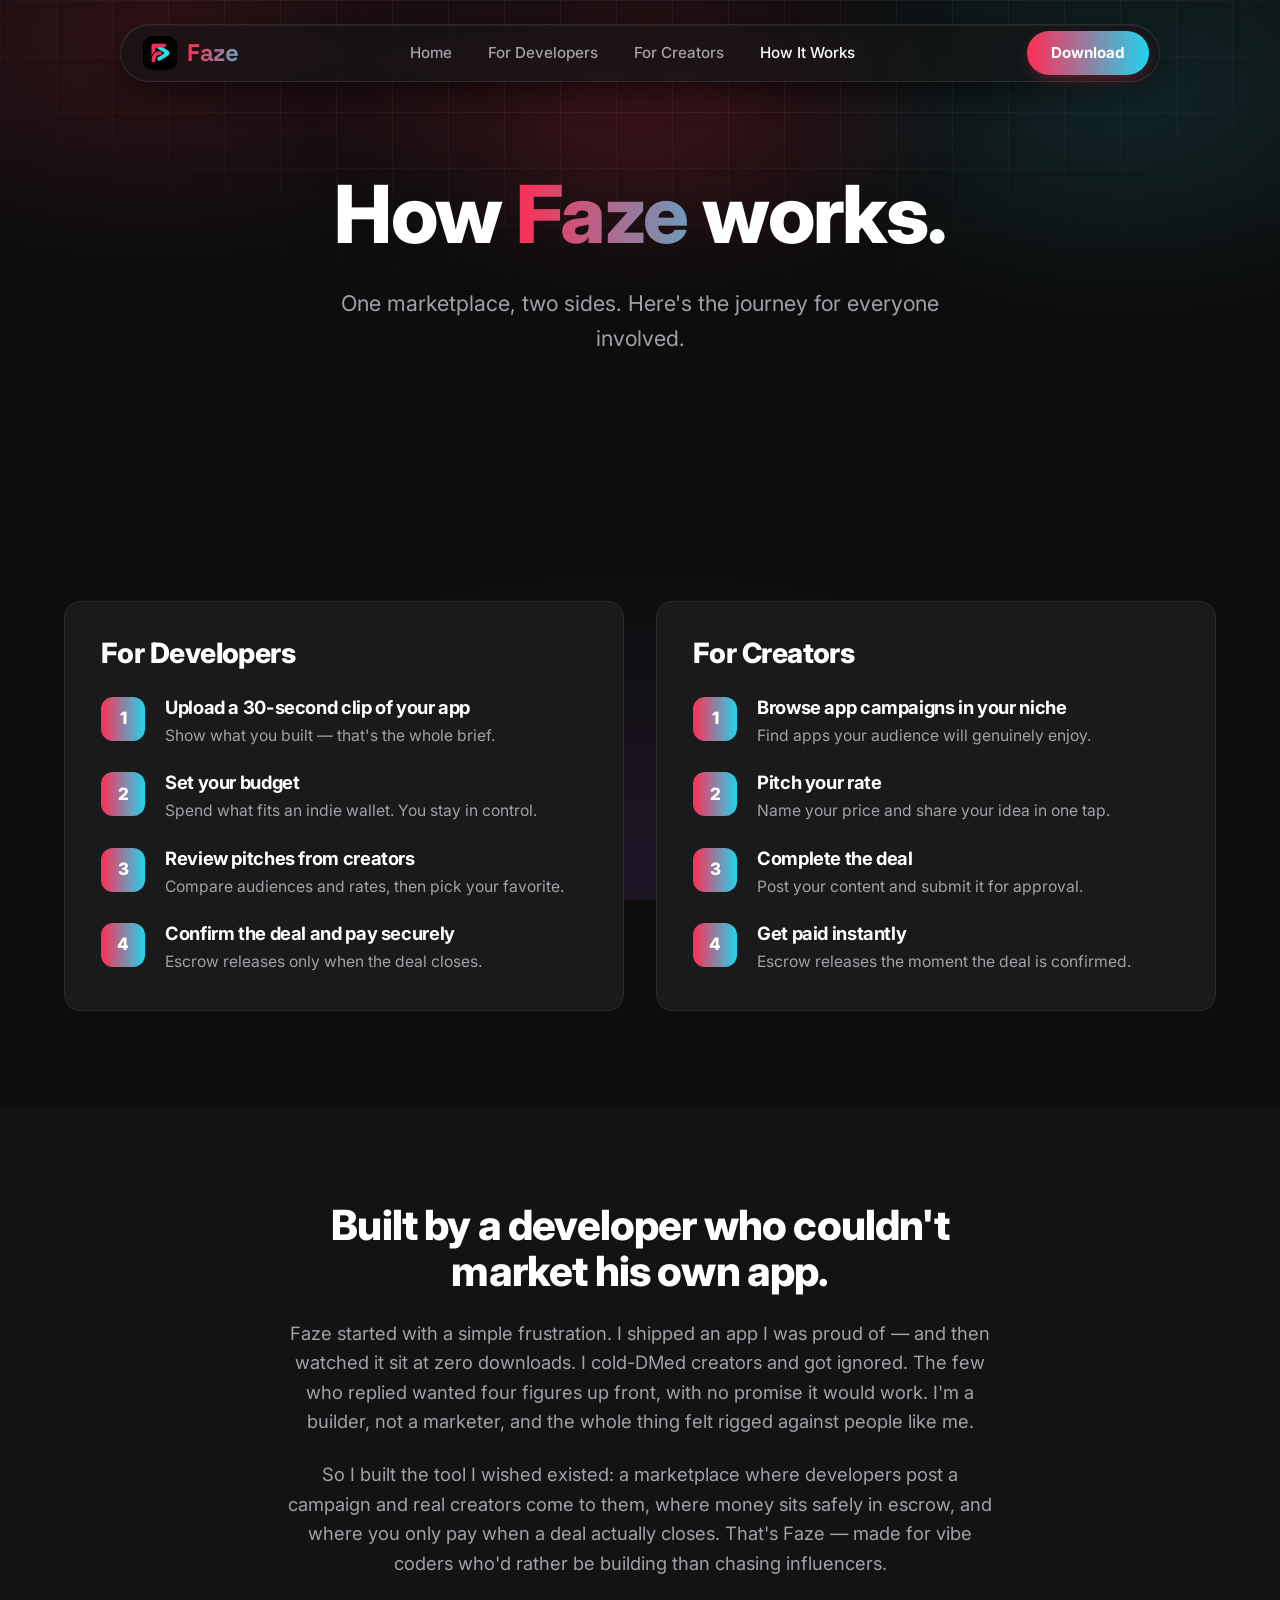
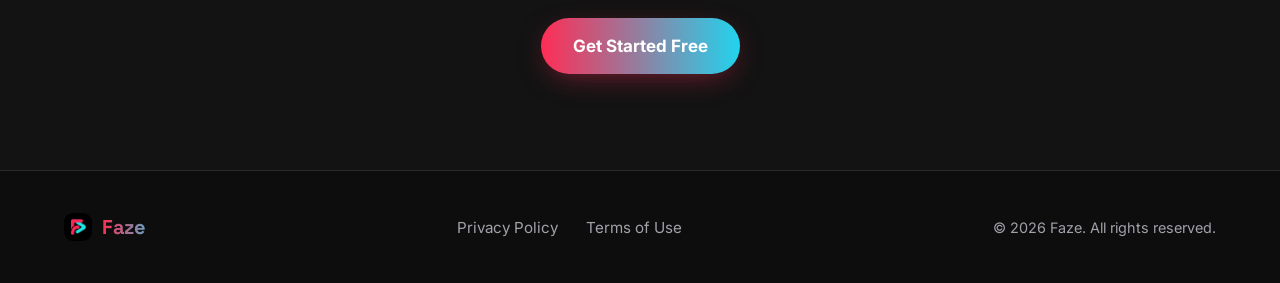
==== about.html @ 4c019688 "Link Download nav and App Store badges to the live iOS app. Send users directly to the Faze Marketin" ====
<!DOCTYPE html>
<html lang="en">
  <head>
    <meta charset="UTF-8" />
    <meta name="viewport" content="width=device-width, initial-scale=1" />
    <title>How Faze Works — For developers and creators</title>
    <meta
      name="description"
      content="See how Faze works for both sides of the marketplace, and read the story of why an indie developer built it."
    />
    <link rel="preconnect" href="https://fonts.googleapis.com" />
    <link rel="preconnect" href="https://fonts.gstatic.com" crossorigin />
    <link
      href="https://fonts.googleapis.com/css2?family=Inter:wght@400;500;600;700;800&family=Space+Grotesk:wght@500;600;700&display=swap"
      rel="stylesheet"
    />
    <link rel="icon" type="image/png" href="assets/logo.png" />
    <link rel="stylesheet" href="style.css" />
  </head>
  <body>
    <!-- ===== Nav ===== -->
    <header class="nav">
      <nav class="nav-inner" aria-label="Primary">
        <a href="index.html" class="logo"><img src="assets/logo.png" alt="Faze logo" class="logo-mark" /><span class="gradient-text">Faze</span></a>
        <ul class="nav-links">
          <li><a href="index.html">Home</a></li>
          <li><a href="for-developers.html">For Developers</a></li>
          <li><a href="for-creators.html">For Creators</a></li>
          <li><a href="about.html" class="active">How It Works</a></li>
        </ul>
        <div class="nav-right">
          <a href="https://apps.apple.com/us/app/faze-marketing/id6778672309" class="nav-cta" target="_blank" rel="noopener noreferrer">Download</a>
          <button
            class="hamburger"
            aria-label="Toggle navigation menu"
            aria-expanded="false"
          >
            <span></span><span></span><span></span>
          </button>
        </div>
      </nav>
    </header>

    <main>
      <!-- ===== Hero ===== -->
      <section class="hero">
        <div class="hero-grid" aria-hidden="true"></div>
        <div class="hero-glow" aria-hidden="true"></div>
        <div class="container">
          <h1 class="reveal">
            How <span class="gradient-text">Faze</span> works.
          </h1>
          <p class="sub reveal">
            One marketplace, two sides. Here's the journey for everyone
            involved.
          </p>
        </div>
      </section>

      <!-- ===== Two-column ===== -->
      <section>
        <div class="container">
          <div class="two-col">
            <!-- Developers -->
            <div class="col reveal">
              <h2>For Developers</h2>
              <div class="steps">
                <div class="step">
                  <span class="step-num">1</span>
                  <div>
                    <h3>Upload a 30-second clip of your app</h3>
                    <p>Show what you built — that's the whole brief.</p>
                  </div>
                </div>
                <div class="step">
                  <span class="step-num">2</span>
                  <div>
                    <h3>Set your budget</h3>
                    <p>Spend what fits an indie wallet. You stay in control.</p>
                  </div>
                </div>
                <div class="step">
                  <span class="step-num">3</span>
                  <div>
                    <h3>Review pitches from creators</h3>
                    <p>Compare audiences and rates, then pick your favorite.</p>
                  </div>
                </div>
                <div class="step">
                  <span class="step-num">4</span>
                  <div>
                    <h3>Confirm the deal and pay securely</h3>
                    <p>Escrow releases only when the deal closes.</p>
                  </div>
                </div>
              </div>
            </div>

            <!-- Creators -->
            <div class="col reveal">
              <h2>For Creators</h2>
              <div class="steps">
                <div class="step">
                  <span class="step-num">1</span>
                  <div>
                    <h3>Browse app campaigns in your niche</h3>
                    <p>Find apps your audience will genuinely enjoy.</p>
                  </div>
                </div>
                <div class="step">
                  <span class="step-num">2</span>
                  <div>
                    <h3>Pitch your rate</h3>
                    <p>Name your price and share your idea in one tap.</p>
                  </div>
                </div>
                <div class="step">
                  <span class="step-num">3</span>
                  <div>
                    <h3>Complete the deal</h3>
                    <p>Post your content and submit it for approval.</p>
                  </div>
                </div>
                <div class="step">
                  <span class="step-num">4</span>
                  <div>
                    <h3>Get paid instantly</h3>
                    <p>Escrow releases the moment the deal is confirmed.</p>
                  </div>
                </div>
              </div>
            </div>
          </div>
        </div>
      </section>

      <!-- ===== Origin story ===== -->
      <section style="background: var(--bg-elevated)">
        <div class="container origin reveal">
          <h2>Built by a developer who couldn't market his own app.</h2>
          <p>
            Faze started with a simple frustration. I shipped an app I was proud
            of — and then watched it sit at zero downloads. I cold-DMed
            creators and got ignored. The few who replied wanted four figures up
            front, with no promise it would work. I'm a builder, not a marketer,
            and the whole thing felt rigged against people like me.
          </p>
          <p>
            So I built the tool I wished existed: a marketplace where developers
            post a campaign and real creators come to them, where money sits
            safely in escrow, and where you only pay when a deal actually
            closes. That's Faze — made for vibe coders who'd rather be building
            than chasing influencers.
          </p>
          <div class="hero-actions">
            <a href="download.html" class="btn btn-primary">Get Started Free</a>
          </div>
        </div>
      </section>
    </main>

    <!-- ===== Footer ===== -->
    <footer class="footer">
      <div class="container footer-inner">
        <a href="index.html" class="logo"><img src="assets/logo.png" alt="Faze logo" class="logo-mark" /><span class="gradient-text">Faze</span></a>
        <ul class="footer-links">
          <li><a href="#">Privacy Policy</a></li>
          <li><a href="#">Terms of Use</a></li>
        </ul>
        <p class="footer-copy">© 2026 Faze. All rights reserved.</p>
      </div>
    </footer>

    <script src="script.js" defer></script>
  </body>
</html>
---- style.css ----
/* ============================================================
   Faze — shared styles
   Design system + MagicUI effects ported to vanilla CSS
   ============================================================ */

:root {
  /* Dark theme */
  --bg: #0d0d0d;
  /* translucent so the ambient body glow shows through elevated sections */
  --bg-elevated: rgba(255, 255, 255, 0.022);
  --card: #1a1a1a;
  --border: #2a2a2a;
  --text: #ffffff;
  --muted: #a1a1aa;
  --ring: #ffffff;
  --grad-from: #ff2d55;
  --grad-to: #22d3ee;
  /* gradient text endpoint — vivid cyan reads fine on dark */
  --grad-to-text: #22d3ee;
  --gradient: linear-gradient(90deg, #ff2d55, #22d3ee);
  /* soft shadows */
  --shadow-sm: 0 1px 2px 0 rgba(0, 0, 0, 0.4);
  --shadow: 0 1px 3px 0 rgba(0, 0, 0, 0.5);
  --shadow-lg: 0 20px 50px -25px rgba(0, 0, 0, 0.9);
  --shadow-xl: 0 30px 60px -20px rgba(0, 0, 0, 0.9);
  --maxw: 1200px;
  --nav-h: 72px;
  /* z-index scale */
  --z-nav: 50;
  --z-overlay: 40;
}

/* ---------- Reset ---------- */
*,
*::before,
*::after {
  box-sizing: border-box;
}

html {
  scroll-behavior: smooth;
  scroll-padding-top: calc(var(--nav-h) + 16px);
  -webkit-text-size-adjust: 100%;
}

body {
  margin: 0;
  background-color: var(--bg);
  /* ambient brand glows — keeps the dark theme but adds color depth */
  background-image: radial-gradient(
      ellipse 55% 45% at 12% 4%,
      rgba(255, 45, 85, 0.14),
      transparent 55%
    ),
    radial-gradient(
      ellipse 50% 45% at 88% 10%,
      rgba(34, 211, 238, 0.12),
      transparent 55%
    ),
    radial-gradient(
      ellipse 65% 50% at 50% 96%,
      rgba(168, 85, 247, 0.1),
      transparent 65%
    );
  background-attachment: fixed;
  color: var(--text);
  font-family: "Inter", system-ui, -apple-system, sans-serif;
  font-size: 17px;
  line-height: 1.6;
  -webkit-font-smoothing: antialiased;
  overflow-x: hidden;
}

img {
  max-width: 100%;
  display: block;
}

a {
  color: inherit;
  text-decoration: none;
}

h1,
h2,
h3 {
  line-height: 1.1;
  letter-spacing: -0.02em;
  margin: 0;
}

p {
  margin: 0;
}

/* ---------- Layout helpers ---------- */
.container {
  width: 100%;
  max-width: var(--maxw);
  margin-inline: auto;
  padding-inline: 24px;
}

section {
  padding-block: 96px;
}

.section-head {
  max-width: 680px;
  margin-inline: auto;
  text-align: center;
  margin-bottom: 56px;
}

.section-head h2 {
  font-size: clamp(2rem, 5vw, 3rem);
  font-weight: 800;
  letter-spacing: -0.03em;
}

.section-head p {
  margin-top: 16px;
  color: var(--muted);
  font-size: 1.125rem;
}

.eyebrow {
  display: inline-flex;
  align-items: center;
  gap: 8px;
  font-size: 0.72rem;
  font-weight: 600;
  letter-spacing: 0.1em;
  text-transform: uppercase;
  color: var(--muted);
  margin-bottom: 24px;
  padding: 7px 14px 7px 11px;
  border: 1px solid var(--border);
  border-radius: 999px;
  background: rgba(255, 255, 255, 0.025);
}

.eyebrow::before {
  content: "";
  width: 6px;
  height: 6px;
  border-radius: 999px;
  background: var(--gradient);
  flex: none;
}

/* ---------- Gradient text (MagicUI: animated-gradient-text) ---------- */
.gradient-text {
  background: linear-gradient(
    90deg,
    var(--grad-from),
    var(--grad-to-text),
    var(--grad-from)
  );
  background-size: 300% 100%;
  -webkit-background-clip: text;
  background-clip: text;
  -webkit-text-fill-color: transparent;
  color: transparent;
  animation: gradient-shift 6s linear infinite;
}

@keyframes gradient-shift {
  to {
    background-position: -300% 0;
  }
}

/* ---------- Buttons ---------- */
.btn {
  display: inline-flex;
  align-items: center;
  justify-content: center;
  gap: 10px;
  height: 56px;
  padding-inline: 32px;
  border-radius: 999px;
  font-weight: 700;
  font-size: 1.0625rem;
  font-family: inherit;
  cursor: pointer;
  border: none;
  white-space: nowrap;
  transition: transform 0.2s ease, box-shadow 0.25s ease, opacity 0.2s ease;
}

.btn:focus-visible {
  outline: 2px solid var(--ring);
  outline-offset: 3px;
}

/* Primary = gradient pill with MagicUI shimmer */
.btn-primary {
  position: relative;
  isolation: isolate;
  color: #fff;
  background: var(--gradient);
  overflow: hidden;
  box-shadow: 0 8px 30px -10px rgba(255, 45, 85, 0.55);
}

.btn-primary:hover {
  transform: translateY(-2px);
  box-shadow: 0 14px 40px -10px rgba(34, 211, 238, 0.6);
}

.btn-primary:active {
  transform: translateY(0);
}

/* Shimmer sweep (MagicUI: shimmer-button) */
.btn-primary::before {
  content: "";
  position: absolute;
  inset: 0;
  z-index: -1;
  background: linear-gradient(
    115deg,
    transparent 30%,
    rgba(255, 255, 255, 0.55) 50%,
    transparent 70%
  );
  transform: translateX(-100%);
  animation: shimmer-slide 3s linear infinite;
}

@keyframes shimmer-slide {
  to {
    transform: translateX(100%);
  }
}

/* Secondary = outlined pill */
.btn-secondary {
  color: var(--text);
  background: rgba(255, 255, 255, 0.04);
  border: 1px solid var(--border);
}

.btn-secondary:hover {
  background: rgba(255, 255, 255, 0.08);
  border-color: #3a3a3a;
  transform: translateY(-2px);
}

/* Liquid glass = frosted, light-bending pill (21st.dev liquid-glass-button) */
.btn-liquid-glass {
  position: relative;
  isolation: isolate;
  background: rgba(255, 255, 255, 0.03);
  color: var(--text);
  transition: transform 0.3s ease;
}

.btn-liquid-glass:hover {
  transform: scale(1.05);
}

.btn-liquid-glass:active {
  transform: scale(0.97);
}

.liquid-glass-shadow {
  position: absolute;
  inset: 0;
  z-index: 0;
  border-radius: inherit;
  pointer-events: none;
  box-shadow:
    0 0 8px rgba(0, 0, 0, 0.03),
    0 2px 6px rgba(0, 0, 0, 0.08),
    inset 3px 3px 0.5px -3.5px rgba(255, 255, 255, 0.09),
    inset -3px -3px 0.5px -3.5px rgba(255, 255, 255, 0.85),
    inset 1px 1px 1px -0.5px rgba(255, 255, 255, 0.6),
    inset -1px -1px 1px -0.5px rgba(255, 255, 255, 0.6),
    inset 0 0 6px 6px rgba(255, 255, 255, 0.12),
    inset 0 0 2px 2px rgba(255, 255, 255, 0.06),
    0 0 12px rgba(0, 0, 0, 0.15);
}

.liquid-glass-blur {
  position: absolute;
  inset: 0;
  z-index: -1;
  isolation: isolate;
  border-radius: inherit;
  overflow: hidden;
  backdrop-filter: url(#container-glass);
  -webkit-backdrop-filter: blur(6px);
}

@supports (backdrop-filter: url(#container-glass)) {
  .liquid-glass-blur {
    -webkit-backdrop-filter: url(#container-glass);
  }
}

.liquid-glass-label {
  position: relative;
  z-index: 1;
  pointer-events: none;
}

.btn-block {
  width: 100%;
}

/* App Store / Google Play download badge */
.store-badges {
  display: flex;
  flex-wrap: wrap;
  gap: 14px;
  justify-content: center;
  margin-top: 44px;
}

.store-badge {
  display: inline-flex;
  align-items: center;
  gap: 11px;
  height: 56px;
  padding: 0 22px;
  border-radius: 14px;
  background: #000000;
  color: #ffffff;
  border: 1px solid rgba(255, 255, 255, 0.2);
  transition: transform 0.2s ease, box-shadow 0.25s ease, background 0.2s ease;
}

.store-badge:hover {
  transform: translateY(-2px);
  background: #141414;
  box-shadow: 0 14px 34px -14px rgba(0, 0, 0, 0.8);
}

.store-badge--soon {
  cursor: default;
  opacity: 0.65;
}

.store-badge--soon:hover {
  transform: none;
  background: #000000;
  box-shadow: none;
}

.store-badge:focus-visible {
  outline: 2px solid var(--ring);
  outline-offset: 3px;
}

.store-badge svg {
  width: 27px;
  height: 27px;
  flex: none;
}

.store-badge small {
  display: block;
  font-size: 0.68rem;
  line-height: 1.1;
  opacity: 0.85;
  letter-spacing: 0.02em;
}

.store-badge strong {
  display: block;
  font-size: 1.15rem;
  line-height: 1.15;
  font-weight: 600;
  letter-spacing: 0.01em;
}

/* ---------- Navbar (floating glassmorphism pill) ---------- */
.nav {
  position: fixed;
  top: 0;
  left: 0;
  right: 0;
  z-index: var(--z-nav);
  padding: 24px 16px 0;
}

.nav-inner {
  width: 100%;
  max-width: 1040px;
  margin-inline: auto;
  height: 58px;
  padding: 0 10px 0 22px;
  display: flex;
  align-items: center;
  justify-content: space-between;
  gap: 24px;
  border-radius: 999px;
  background: rgba(22, 22, 22, 0.72);
  -webkit-backdrop-filter: saturate(160%) blur(14px);
  backdrop-filter: saturate(160%) blur(14px);
  border: 1px solid rgba(255, 255, 255, 0.1);
  box-shadow: 0 8px 30px rgba(0, 0, 0, 0.5),
    inset 0 1px 0 rgba(255, 255, 255, 0.06);
}

.logo {
  display: inline-flex;
  align-items: center;
  gap: 10px;
  font-family: "Space Grotesk", "Inter", system-ui, sans-serif;
  font-size: 1.5rem;
  font-weight: 700;
  letter-spacing: -0.02em;
}

.logo-mark {
  width: 34px;
  height: 34px;
  border-radius: 9px;
  flex: none;
}

.nav-links {
  display: flex;
  align-items: center;
  gap: 36px;
  list-style: none;
  margin: 0;
  padding: 0;
}

.nav-links a {
  font-size: 0.95rem;
  font-weight: 500;
  color: var(--muted);
  transition: color 0.2s ease;
}

.nav-links a:hover,
.nav-links a.active {
  color: var(--text);
}

.nav-cta {
  display: inline-flex;
  align-items: center;
  height: 44px;
  padding-inline: 24px;
  border-radius: 999px;
  font-weight: 700;
  font-size: 0.95rem;
  color: #fff;
  background: var(--gradient);
  box-shadow: 0 6px 20px -8px rgba(255, 45, 85, 0.6);
  transition: transform 0.2s ease, box-shadow 0.25s ease;
}

.nav-cta:hover {
  transform: translateY(-2px);
  box-shadow: 0 10px 26px -8px rgba(34, 211, 238, 0.6);
}

.nav-right {
  display: flex;
  align-items: center;
  gap: 16px;
}

/* Hamburger */
.hamburger {
  display: none;
  flex-direction: column;
  justify-content: center;
  gap: 5px;
  width: 44px;
  height: 44px;
  padding: 0;
  background: none;
  border: 1px solid var(--border);
  border-radius: 12px;
  cursor: pointer;
}

.hamburger span {
  display: block;
  width: 20px;
  height: 2px;
  margin-inline: auto;
  background: var(--text);
  border-radius: 2px;
  transition: transform 0.25s ease, opacity 0.25s ease;
}

.hamburger[aria-expanded="true"] span:nth-child(1) {
  transform: translateY(7px) rotate(45deg);
}

.hamburger[aria-expanded="true"] span:nth-child(2) {
  opacity: 0;
}

.hamburger[aria-expanded="true"] span:nth-child(3) {
  transform: translateY(-7px) rotate(-45deg);
}

/* ---------- Hero ---------- */
.hero {
  position: relative;
  padding: clamp(118px, 14vw, 170px) 0 clamp(80px, 13vw, 150px);
  text-align: center;
  overflow: hidden;
}

/* Animated grid backdrop (MagicUI: animated-grid-pattern) */
.hero-grid {
  position: absolute;
  inset: 0;
  z-index: 0;
  background-image: linear-gradient(
      to right,
      rgba(255, 255, 255, 0.05) 1px,
      transparent 1px
    ),
    linear-gradient(to bottom, rgba(255, 255, 255, 0.05) 1px, transparent 1px);
  background-size: 56px 56px;
  -webkit-mask-image: radial-gradient(
    ellipse 70% 60% at 50% 0%,
    #000 40%,
    transparent 100%
  );
  mask-image: radial-gradient(
    ellipse 70% 60% at 50% 0%,
    #000 40%,
    transparent 100%
  );
}

/* Soft gradient glow behind hero */
.hero-glow {
  position: absolute;
  top: -120px;
  left: 50%;
  transform: translateX(-50%);
  width: min(900px, 90vw);
  height: 460px;
  z-index: 0;
  background: radial-gradient(
    50% 50% at 50% 50%,
    rgba(255, 45, 85, 0.22),
    transparent 70%
  );
  filter: blur(40px);
  pointer-events: none;
}

.hero .container {
  position: relative;
  z-index: 1;
}

/* ---------- Video hero (full-bleed) ---------- */
.hero-video {
  display: flex;
  align-items: center;
  min-height: 100vh;
  padding-block: clamp(132px, 17vh, 200px);
}

.hero-video-bg {
  position: absolute;
  inset: 0;
  width: 100%;
  height: 100%;
  object-fit: cover;
  z-index: 0;
}

/* dark scrim for headline legibility */
.hero-scrim {
  position: absolute;
  inset: 0;
  z-index: 0;
  background: radial-gradient(
      ellipse 78% 70% at 50% 40%,
      rgba(10, 10, 10, 0.32),
      rgba(10, 10, 10, 0.62)
    ),
    linear-gradient(
      180deg,
      rgba(10, 10, 10, 0.5) 0%,
      rgba(10, 10, 10, 0.5) 55%,
      rgba(10, 10, 10, 0.45) 100%
    );
}

/* white text over the dark video */
.hero-video h1 {
  color: #ffffff;
}

.hero-video .sub {
  color: rgba(255, 255, 255, 0.85);
}

/* vivid gradient pops on the dark video */
.hero-video .gradient-text {
  background-image: linear-gradient(
    90deg,
    var(--grad-from),
    var(--grad-to),
    var(--grad-from)
  );
}

/* "Be the next…" block laid over the hero video */
.aspire-onhero {
  margin-top: clamp(72px, 11vh, 132px);
}

.aspire-onhero .aspire-headline {
  color: #ffffff;
}

.aspire-onhero p {
  max-width: 560px;
  margin: 22px auto 0;
  color: rgba(255, 255, 255, 0.85);
  font-size: 1.15rem;
}

.aspire-onhero .hero-actions {
  margin-top: 32px;
}

.hero h1 {
  font-size: clamp(2.6rem, 8vw, 5rem);
  font-weight: 800;
}

.hero .sub {
  max-width: 620px;
  margin: 28px auto 0;
  font-size: clamp(1.05rem, 2.5vw, 1.35rem);
  color: var(--muted);
}

.hero-actions {
  display: flex;
  flex-wrap: wrap;
  gap: 16px;
  justify-content: center;
  margin-top: 40px;
}

/* ---------- App showcase (phone mockup) ---------- */
.showcase {
  position: relative;
  text-align: center;
  overflow: hidden;
  padding-block: clamp(96px, 16vh, 200px);
}

.showcase .container {
  position: relative;
  z-index: 1;
}

/* Modern split layout: copy on the left, phones on the right */
.showcase-split {
  display: grid;
  grid-template-columns: 1.15fr 1fr;
  align-items: center;
  gap: clamp(32px, 5vw, 80px);
  text-align: left;
}

.showcase-split .showcase-frame {
  max-width: 420px;
  margin-left: auto;
}

.showcase-copy h2 {
  font-size: clamp(2.6rem, 5.2vw, 4.4rem);
  font-weight: 800;
  line-height: 1.04;
  letter-spacing: -0.02em;
  margin-top: 20px;
}

.showcase-copy p {
  max-width: 520px;
  margin: 26px 0 0;
  color: var(--muted);
  font-size: clamp(1.12rem, 1.4vw, 1.3rem);
  line-height: 1.6;
}

.showcase-copy .btn {
  margin-top: 38px;
}

/* warm glow behind the mockup that bleeds into the dark page */
.showcase-glow {
  position: absolute;
  top: 34%;
  left: 50%;
  transform: translateX(-50%);
  width: min(960px, 92vw);
  height: 540px;
  z-index: 0;
  background: radial-gradient(
    50% 50% at 50% 50%,
    rgba(255, 45, 85, 0.2),
    rgba(34, 211, 238, 0.12) 48%,
    transparent 72%
  );
  filter: blur(80px);
  pointer-events: none;
}

.showcase-frame {
  position: relative;
  max-width: 1040px;
  margin: 0 auto;
}

.showcase-frame img {
  width: 100%;
  display: block;
  filter: drop-shadow(0 40px 70px rgba(0, 0, 0, 0.55));
}

/* MagicUI: Dot Pattern — faint textured grid behind the mockup */
.showcase-dots {
  position: absolute;
  inset: 0;
  z-index: 0;
  pointer-events: none;
  background-image: radial-gradient(
    rgba(255, 255, 255, 0.11) 1px,
    transparent 1px
  );
  background-size: 22px 22px;
  -webkit-mask-image: radial-gradient(
    ellipse 58% 52% at 50% 46%,
    #000 28%,
    transparent 74%
  );
  mask-image: radial-gradient(
    ellipse 58% 52% at 50% 46%,
    #000 28%,
    transparent 74%
  );
}

/* MagicUI: Meteors — drifting streaks behind the mockup */
.showcase-meteors {
  position: absolute;
  inset: 0;
  z-index: 0;
  overflow: hidden;
  pointer-events: none;
}

.meteor {
  --angle: -215deg;
  position: absolute;
  top: -5%;
  width: 2px;
  height: 2px;
  border-radius: 9999px;
  background: #71717a;
  box-shadow: 0 0 0 1px rgba(255, 255, 255, 0.06);
  animation: meteor linear infinite;
}

/* meteor tail */
.meteor::before {
  content: "";
  position: absolute;
  top: 50%;
  transform: translateY(-50%);
  width: 50px;
  height: 1px;
  background: linear-gradient(90deg, #71717a, transparent);
}

@keyframes meteor {
  0% {
    transform: rotate(var(--angle)) translateX(0);
    opacity: 1;
  }
  70% {
    opacity: 1;
  }
  100% {
    transform: rotate(var(--angle)) translateX(-500px);
    opacity: 0;
  }
}

@media (prefers-reduced-motion: reduce) {
  .meteor {
    animation: none;
    opacity: 0;
  }
}

/* ---------- Cards / grids ---------- */
.grid {
  display: grid;
  gap: 24px;
}

.grid-3 {
  grid-template-columns: repeat(3, 1fr);
}

.grid-4 {
  grid-template-columns: repeat(4, 1fr);
}

.grid-2 {
  grid-template-columns: repeat(2, 1fr);
}

.card {
  position: relative;
  background: linear-gradient(180deg, #1c1c1e 0%, #161618 100%);
  border: 1px solid var(--border);
  border-radius: 18px;
  padding: 28px;
  overflow: hidden;
  transition: transform 0.3s cubic-bezier(0.4, 0, 0.2, 1),
    border-color 0.3s ease, box-shadow 0.3s ease;
}

/* subtle top highlight for depth */
.card::before {
  content: "";
  position: absolute;
  inset: 0;
  border-radius: inherit;
  background: linear-gradient(
    180deg,
    rgba(255, 255, 255, 0.05),
    transparent 38%
  );
  pointer-events: none;
}

.card > * {
  position: relative;
}

.card:hover {
  transform: translateY(-5px);
  border-color: rgba(255, 255, 255, 0.14);
  box-shadow: 0 24px 60px -28px rgba(0, 0, 0, 1);
}

/* Border beam (MagicUI: border-beam) — traveling highlight on hover */
.card-beam::after {
  content: "";
  position: absolute;
  inset: 0;
  border-radius: inherit;
  padding: 1px;
  background: conic-gradient(
    from var(--beam-angle, 0deg),
    transparent 0deg,
    var(--grad-from) 40deg,
    var(--grad-to) 80deg,
    transparent 120deg
  );
  -webkit-mask: linear-gradient(#000 0 0) content-box,
    linear-gradient(#000 0 0);
  -webkit-mask-composite: xor;
  mask: linear-gradient(#000 0 0) content-box, linear-gradient(#000 0 0);
  mask-composite: exclude;
  opacity: 0;
  transition: opacity 0.3s ease;
}

.card-beam:hover::after {
  opacity: 1;
  animation: beam-spin 4s linear infinite;
}

@property --beam-angle {
  syntax: "<angle>";
  inherits: false;
  initial-value: 0deg;
}

@keyframes beam-spin {
  to {
    --beam-angle: 360deg;
  }
}

.card-icon {
  display: inline-flex;
  align-items: center;
  justify-content: center;
  width: 46px;
  height: 46px;
  border-radius: 12px;
  background: linear-gradient(
    180deg,
    rgba(255, 255, 255, 0.08),
    rgba(255, 255, 255, 0.02)
  );
  border: 1px solid rgba(255, 255, 255, 0.08);
  box-shadow: inset 0 1px 0 rgba(255, 255, 255, 0.08);
  color: #fafafa;
  margin-bottom: 22px;
  transition: color 0.3s ease, border-color 0.3s ease;
}

/* brand reveal on hover */
.card:hover .card-icon {
  color: #ff6b8a;
  border-color: rgba(255, 45, 85, 0.35);
}

.card-icon svg {
  width: 22px;
  height: 22px;
}

.card h3 {
  font-size: 1.18rem;
  font-weight: 600;
  letter-spacing: -0.01em;
  margin-bottom: 9px;
}

.card p {
  color: var(--muted);
  font-size: 0.97rem;
  line-height: 1.65;
}

/* ---------- Section divider (between showcase & how-it-works) ---------- */
.section-divider {
  height: 1px;
  width: 100%;
  background: linear-gradient(
    90deg,
    transparent,
    rgba(255, 255, 255, 0.14) 50%,
    transparent
  );
}

/* ---------- Stats / social proof ---------- */
.stats {
  padding-block: clamp(72px, 12vh, 140px);
}

.stats-grid {
  display: grid;
  grid-template-columns: repeat(4, 1fr);
  gap: clamp(20px, 3vw, 40px);
}

.stat {
  text-align: center;
  padding: clamp(24px, 3vw, 36px) 20px;
  border: 1px solid var(--border);
  border-radius: 18px;
  background: var(--bg-elevated);
}

.stat-num {
  font-size: clamp(2.4rem, 4.5vw, 3.6rem);
  font-weight: 800;
  letter-spacing: -0.03em;
  line-height: 1;
}

.stat-label {
  margin-top: 12px;
  color: var(--muted);
  font-size: 1rem;
}

/* ---------- "How it works" — step carousel ---------- */
.hiw {
  overflow: hidden;
  padding-bottom: 80px;
}

.hiw-carousel {
  overflow-x: auto;
  scroll-snap-type: x mandatory;
  scroll-behavior: smooth;
  scrollbar-width: none;
  -ms-overflow-style: none;
}
.hiw-carousel::-webkit-scrollbar {
  display: none;
}

.hiw-track {
  display: flex;
}

.hiw-slide {
  flex: 0 0 100%;
  scroll-snap-align: center;
  display: grid;
  grid-template-columns: 1fr 1fr;
  align-items: center;
  gap: 56px;
  padding-block: 16px;
  padding-inline: max(24px, (100% - var(--maxw)) / 2);
}

/* alternate which side the phone sits on */
.hiw-slide--reverse .hiw-visual {
  order: 2;
}

/* ----- visual / phone ----- */
.hiw-visual {
  position: relative;
  display: flex;
  justify-content: center;
}

.hiw-glow {
  position: absolute;
  top: 50%;
  left: 50%;
  width: 340px;
  height: 340px;
  transform: translate(-50%, -50%);
  border-radius: 50%;
  background: radial-gradient(
    50% 50% at 50% 50%,
    rgba(255, 45, 85, 0.22),
    rgba(34, 211, 238, 0.12) 50%,
    transparent 72%
  );
  filter: blur(70px);
  z-index: 0;
  pointer-events: none;
}

.phone {
  position: relative;
  z-index: 1;
  width: 264px;
  height: 540px;
  padding: 12px;
  border-radius: 40px;
  background: #0c0c0e;
  border: 1px solid rgba(255, 255, 255, 0.12);
  box-shadow: 0 40px 80px -30px rgba(0, 0, 0, 0.9),
    inset 0 1px 0 rgba(255, 255, 255, 0.06);
}

.phone-notch {
  position: absolute;
  top: 14px;
  left: 50%;
  transform: translateX(-50%);
  width: 104px;
  height: 24px;
  border-radius: 14px;
  background: #000;
  z-index: 2;
}

.phone-screen {
  height: 100%;
  padding: 42px 18px 18px;
  border-radius: 30px;
  background: linear-gradient(180deg, #18181b, #0f0f11);
  border: 1px solid rgba(255, 255, 255, 0.05);
  display: flex;
  flex-direction: column;
  gap: 12px;
  overflow: hidden;
}

/* screen UI primitives */
.scr-head {
  font-size: 0.9rem;
  font-weight: 600;
  color: #fff;
}
.scr-media {
  height: 132px;
  border-radius: 14px;
  display: flex;
  align-items: center;
  justify-content: center;
  color: rgba(255, 255, 255, 0.92);
  background: linear-gradient(140deg, rgba(255, 45, 85, 0.45), rgba(34, 211, 238, 0.32));
}
.scr-media svg {
  width: 34px;
  height: 34px;
}
.scr-row {
  display: flex;
  align-items: center;
  justify-content: space-between;
}
.scr-label {
  font-size: 0.82rem;
  color: var(--muted);
}
.scr-pill {
  font-size: 0.8rem;
  font-weight: 600;
  color: #fff;
  padding: 4px 11px;
  border-radius: 999px;
  background: rgba(255, 255, 255, 0.08);
  border: 1px solid rgba(255, 255, 255, 0.1);
}
.scr-line {
  display: block;
  height: 9px;
  border-radius: 5px;
  background: rgba(255, 255, 255, 0.09);
}
.scr-line.short {
  width: 58%;
}
.scr-btn {
  margin-top: auto;
  padding: 12px;
  text-align: center;
  font-size: 0.85rem;
  font-weight: 600;
  color: #fff;
  border-radius: 12px;
  background: var(--gradient);
}

/* creator rows (step 02) */
.scr-creator {
  display: flex;
  align-items: center;
  gap: 10px;
  padding: 10px;
  border-radius: 12px;
  background: rgba(255, 255, 255, 0.03);
  border: 1px solid rgba(255, 255, 255, 0.05);
}
.scr-creator.is-active {
  border-color: rgba(255, 45, 85, 0.5);
  background: rgba(255, 45, 85, 0.08);
}
.scr-avatar {
  flex: none;
  width: 34px;
  height: 34px;
  border-radius: 50%;
  background: linear-gradient(140deg, #ff2d55, #22d3ee);
}
.scr-stack {
  flex: 1;
  display: flex;
  flex-direction: column;
  gap: 6px;
}
.scr-creator .scr-line {
  height: 8px;
}

/* payment confirm (step 03) */
.scr-center {
  align-items: center;
  justify-content: center;
  text-align: center;
  gap: 14px;
}
.scr-check {
  display: inline-flex;
  align-items: center;
  justify-content: center;
  width: 64px;
  height: 64px;
  border-radius: 50%;
  color: #fff;
  background: linear-gradient(140deg, #ff2d55, #22d3ee);
  box-shadow: 0 12px 30px -8px rgba(255, 45, 85, 0.6);
}
.scr-check svg {
  width: 30px;
  height: 30px;
}
.scr-amount {
  font-size: 1.7rem;
  font-weight: 800;
  letter-spacing: -0.02em;
  color: #fff;
}
.scr-sub {
  font-size: 0.82rem;
  color: var(--muted);
}
.scr-center .scr-btn {
  margin-top: 6px;
  width: 100%;
}

/* ----- text content ----- */
.hiw-content {
  position: relative;
  max-width: 30rem;
}
.hiw-num {
  display: block;
  font-size: clamp(4.5rem, 8vw, 7rem);
  font-weight: 800;
  line-height: 0.9;
  letter-spacing: -0.04em;
  margin-bottom: 0.08em;
  background: linear-gradient(
    180deg,
    rgba(255, 255, 255, 0.18),
    rgba(255, 255, 255, 0.03)
  );
  -webkit-background-clip: text;
  background-clip: text;
  color: transparent;
}
.hiw-content h3 {
  font-size: clamp(1.6rem, 3vw, 2.3rem);
  font-weight: 700;
  letter-spacing: -0.02em;
  line-height: 1.1;
  margin-bottom: 14px;
}
.hiw-content p {
  margin: 0;
  font-size: 1.02rem;
  line-height: 1.7;
  color: var(--muted);
}

/* ----- pagination dots ----- */
.hiw-dots {
  display: flex;
  justify-content: center;
  gap: 10px;
  margin-top: 36px;
}
.hiw-dot {
  width: 9px;
  height: 9px;
  padding: 0;
  border: none;
  border-radius: 999px;
  background: rgba(255, 255, 255, 0.2);
  cursor: pointer;
  transition: width 0.3s ease, background 0.3s ease;
}
.hiw-dot.is-active {
  width: 28px;
  background: var(--gradient);
}

@media (max-width: 820px) {
  .hiw-slide {
    grid-template-columns: 1fr;
    gap: 30px;
    justify-items: center;
    text-align: center;
  }
  .hiw-slide--reverse .hiw-visual {
    order: 0;
  }
  .hiw-content {
    margin-inline: auto;
  }
}

/* Numbered step cards */
.step {
  display: flex;
  gap: 20px;
  align-items: flex-start;
}

.step-num {
  flex: none;
  display: inline-flex;
  align-items: center;
  justify-content: center;
  width: 44px;
  height: 44px;
  border-radius: 12px;
  font-weight: 800;
  color: #fff;
  background: var(--gradient);
}

.step h3 {
  font-size: 1.15rem;
  font-weight: 700;
  margin-bottom: 6px;
}

.step p {
  color: var(--muted);
  font-size: 0.98rem;
}

.steps {
  display: grid;
  gap: 28px;
  max-width: 760px;
  margin-inline: auto;
}

/* ---------- Marquee (MagicUI: marquee) ---------- */
.marquee {
  display: flex;
  overflow: hidden;
  user-select: none;
  gap: 0;
  background: var(--bg-elevated);
  border-block: 1px solid var(--border);
  padding-block: 22px;
}

.marquee:hover .marquee-track {
  animation-play-state: paused;
}

.marquee-track {
  flex-shrink: 0;
  display: flex;
  align-items: center;
  gap: 0;
  min-width: 100%;
  animation: marquee 28s linear infinite;
}

.marquee-track span {
  padding-inline: 28px;
  font-size: 1.1rem;
  font-weight: 700;
  white-space: nowrap;
}

@keyframes marquee {
  to {
    transform: translateX(-100%);
  }
}

/* ---------- Pricing ---------- */
.pricing {
  text-align: center;
}

.pricing .price {
  font-size: clamp(5rem, 18vw, 9rem);
  font-weight: 800;
  line-height: 1;
}

.pricing p {
  max-width: 480px;
  margin: 20px auto 0;
  font-size: 1.15rem;
  color: var(--muted);
}

/* "Powered by Stripe" badge */
.stripe-badge {
  display: inline-flex;
  align-items: center;
  gap: 9px;
  margin-top: 26px;
  padding: 9px 16px;
  border-radius: 999px;
  font-size: 0.82rem;
  font-weight: 500;
  color: var(--muted);
  background: rgba(255, 255, 255, 0.04);
  border: 1px solid rgba(255, 255, 255, 0.1);
}

.stripe-badge::before {
  content: "Powered by";
}

.stripe-badge svg {
  height: 22px;
  width: auto;
  color: #fff;
}

/* ---------- Two-column (about) ---------- */
.two-col {
  display: grid;
  grid-template-columns: 1fr 1fr;
  gap: 32px;
}

.col {
  background: var(--card);
  border: 1px solid var(--border);
  border-radius: 16px;
  padding: 36px;
}

.col > h2 {
  font-size: 1.75rem;
  font-weight: 800;
  margin-bottom: 28px;
}

.col .steps {
  gap: 24px;
}

/* ---------- Origin story ---------- */
.origin {
  max-width: 760px;
  margin-inline: auto;
  text-align: center;
}

.origin h2 {
  font-size: clamp(1.8rem, 4.5vw, 2.6rem);
  font-weight: 800;
}

.origin p {
  margin-top: 24px;
  color: var(--muted);
  font-size: 1.15rem;
}

/* ---------- CTA band ---------- */
.cta-band {
  text-align: center;
}

.cta-band h2 {
  font-size: clamp(2rem, 5vw, 3.25rem);
  font-weight: 800;
  margin-bottom: 32px;
}

/* ---------- Aspire rotator (MagicUI: word-rotate) ---------- */
.aspire {
  text-align: center;
  background: var(--bg-elevated);
}

.aspire .eyebrow {
  margin-bottom: 24px;
}

.aspire-headline {
  display: flex;
  flex-wrap: wrap;
  align-items: center;
  justify-content: center;
  gap: 0.2em 0.35em;
  font-size: clamp(2rem, 6vw, 3.75rem);
  font-weight: 800;
  letter-spacing: -0.02em;
}

.aspire-rotator {
  display: inline-flex;
  align-items: center;
  gap: 0.3em;
}

.aspire-avatar {
  display: inline-flex;
  align-items: center;
  justify-content: center;
  width: 1.1em;
  height: 1.1em;
  border-radius: 999px;
  overflow: hidden;
  flex: none;
  box-shadow: 0 0 0 4px rgba(255, 45, 85, 0.08);
  transition: opacity 0.4s ease, transform 0.4s ease;
}

.aspire-avatar .aspire-logo {
  width: 100%;
  height: 100%;
  object-fit: cover;
  display: block;
}

.aspire-name {
  transition: opacity 0.4s ease, transform 0.4s ease;
}

.aspire-rotator.swap .aspire-avatar,
.aspire-rotator.swap .aspire-name {
  opacity: 0;
  transform: translateY(-12px);
}

.aspire p {
  max-width: 560px;
  margin: 24px auto 0;
  color: var(--muted);
  font-size: 1.15rem;
}

.aspire .hero-actions {
  margin-top: 36px;
}

/* ---------- Download page ---------- */
.email-capture {
  display: flex;
  gap: 12px;
  max-width: 480px;
  margin: 40px auto 0;
}

.email-capture input {
  flex: 1;
  height: 56px;
  padding-inline: 20px;
  border-radius: 999px;
  border: 1px solid var(--border);
  background: var(--card);
  color: var(--text);
  font-family: inherit;
  font-size: 1rem;
  box-shadow: var(--shadow-sm);
}

.email-capture input::placeholder {
  color: var(--muted);
}

.email-capture input:focus {
  outline: none;
  border-color: var(--grad-to);
}

.visually-hidden {
  position: absolute;
  width: 1px;
  height: 1px;
  padding: 0;
  margin: -1px;
  overflow: hidden;
  clip: rect(0, 0, 0, 0);
  white-space: nowrap;
  border: 0;
}

/* ---------- Footer ---------- */
.footer {
  border-top: 1px solid var(--border);
  padding-block: 40px;
}

.footer-inner {
  display: flex;
  align-items: center;
  justify-content: space-between;
  flex-wrap: wrap;
  gap: 16px;
}

.footer .logo {
  font-size: 1.25rem;
}

.footer .logo-mark {
  width: 28px;
  height: 28px;
}

.footer-links {
  display: flex;
  gap: 28px;
  list-style: none;
  margin: 0;
  padding: 0;
}

.footer-links a {
  color: var(--muted);
  font-size: 0.95rem;
  transition: color 0.2s ease;
}

.footer-links a:hover {
  color: var(--text);
}

.footer-copy {
  color: var(--muted);
  font-size: 0.9rem;
}

/* ---------- Scroll reveal (MagicUI: blur-fade) ---------- */
.reveal {
  opacity: 0;
  transform: translateY(24px);
  filter: blur(6px);
  transition: opacity 0.6s ease, transform 0.6s ease, filter 0.6s ease;
}

.reveal.is-visible {
  opacity: 1;
  transform: none;
  filter: blur(0);
}

/* ---------- Responsive ---------- */
@media (max-width: 900px) {
  .grid-3,
  .grid-4 {
    grid-template-columns: repeat(2, 1fr);
  }

  .stats-grid {
    grid-template-columns: repeat(2, 1fr);
  }

  .two-col {
    grid-template-columns: 1fr;
  }

  .showcase-split {
    grid-template-columns: 1fr;
    text-align: center;
    gap: 40px;
  }

  .showcase-copy p {
    margin-left: auto;
    margin-right: auto;
  }

  .showcase-split .showcase-frame {
    max-width: 460px;
    transform: none;
    margin-inline: auto;
  }
}

@media (max-width: 720px) {
  body {
    font-size: 16px;
  }

  section {
    padding-block: 72px;
  }

  .stats-grid {
    grid-template-columns: 1fr;
  }

  .hamburger {
    display: flex;
  }

  .nav-links {
    position: fixed;
    top: 94px;
    left: 16px;
    right: 16px;
    flex-direction: column;
    align-items: stretch;
    gap: 2px;
    padding: 10px;
    border-radius: 22px;
    background: rgba(18, 18, 18, 0.92);
    -webkit-backdrop-filter: saturate(160%) blur(16px);
    backdrop-filter: saturate(160%) blur(16px);
    border: 1px solid rgba(255, 255, 255, 0.1);
    box-shadow: 0 16px 40px rgba(0, 0, 0, 0.55);
    transform: translateY(-12px) scale(0.98);
    transform-origin: top center;
    opacity: 0;
    pointer-events: none;
    transition: opacity 0.25s ease, transform 0.25s ease;
    z-index: var(--z-overlay);
  }

  .nav-links.open {
    transform: none;
    opacity: 1;
    pointer-events: auto;
  }

  .nav-links a {
    padding: 14px 16px;
    font-size: 1.05rem;
    border-radius: 14px;
    transition: background 0.2s ease, color 0.2s ease;
  }

  .nav-links a:hover,
  .nav-links a.active {
    background: rgba(255, 255, 255, 0.06);
  }

  .grid-3,
  .grid-4 {
    grid-template-columns: 1fr;
  }

  .hero-actions,
  .store-badges,
  .email-capture {
    flex-direction: column;
  }

  .email-capture {
    width: 100%;
  }

  .footer-inner {
    flex-direction: column;
    text-align: center;
  }
}

/* ---------- Reduced motion ---------- */
@media (prefers-reduced-motion: reduce) {
  *,
  *::before,
  *::after {
    animation-duration: 0.001ms !important;
    animation-iteration-count: 1 !important;
    transition-duration: 0.001ms !important;
    scroll-behavior: auto !important;
  }

  .gradient-text {
    background-position: 0 0;
  }

  .reveal {
    opacity: 1;
    transform: none;
    filter: none;
  }
}
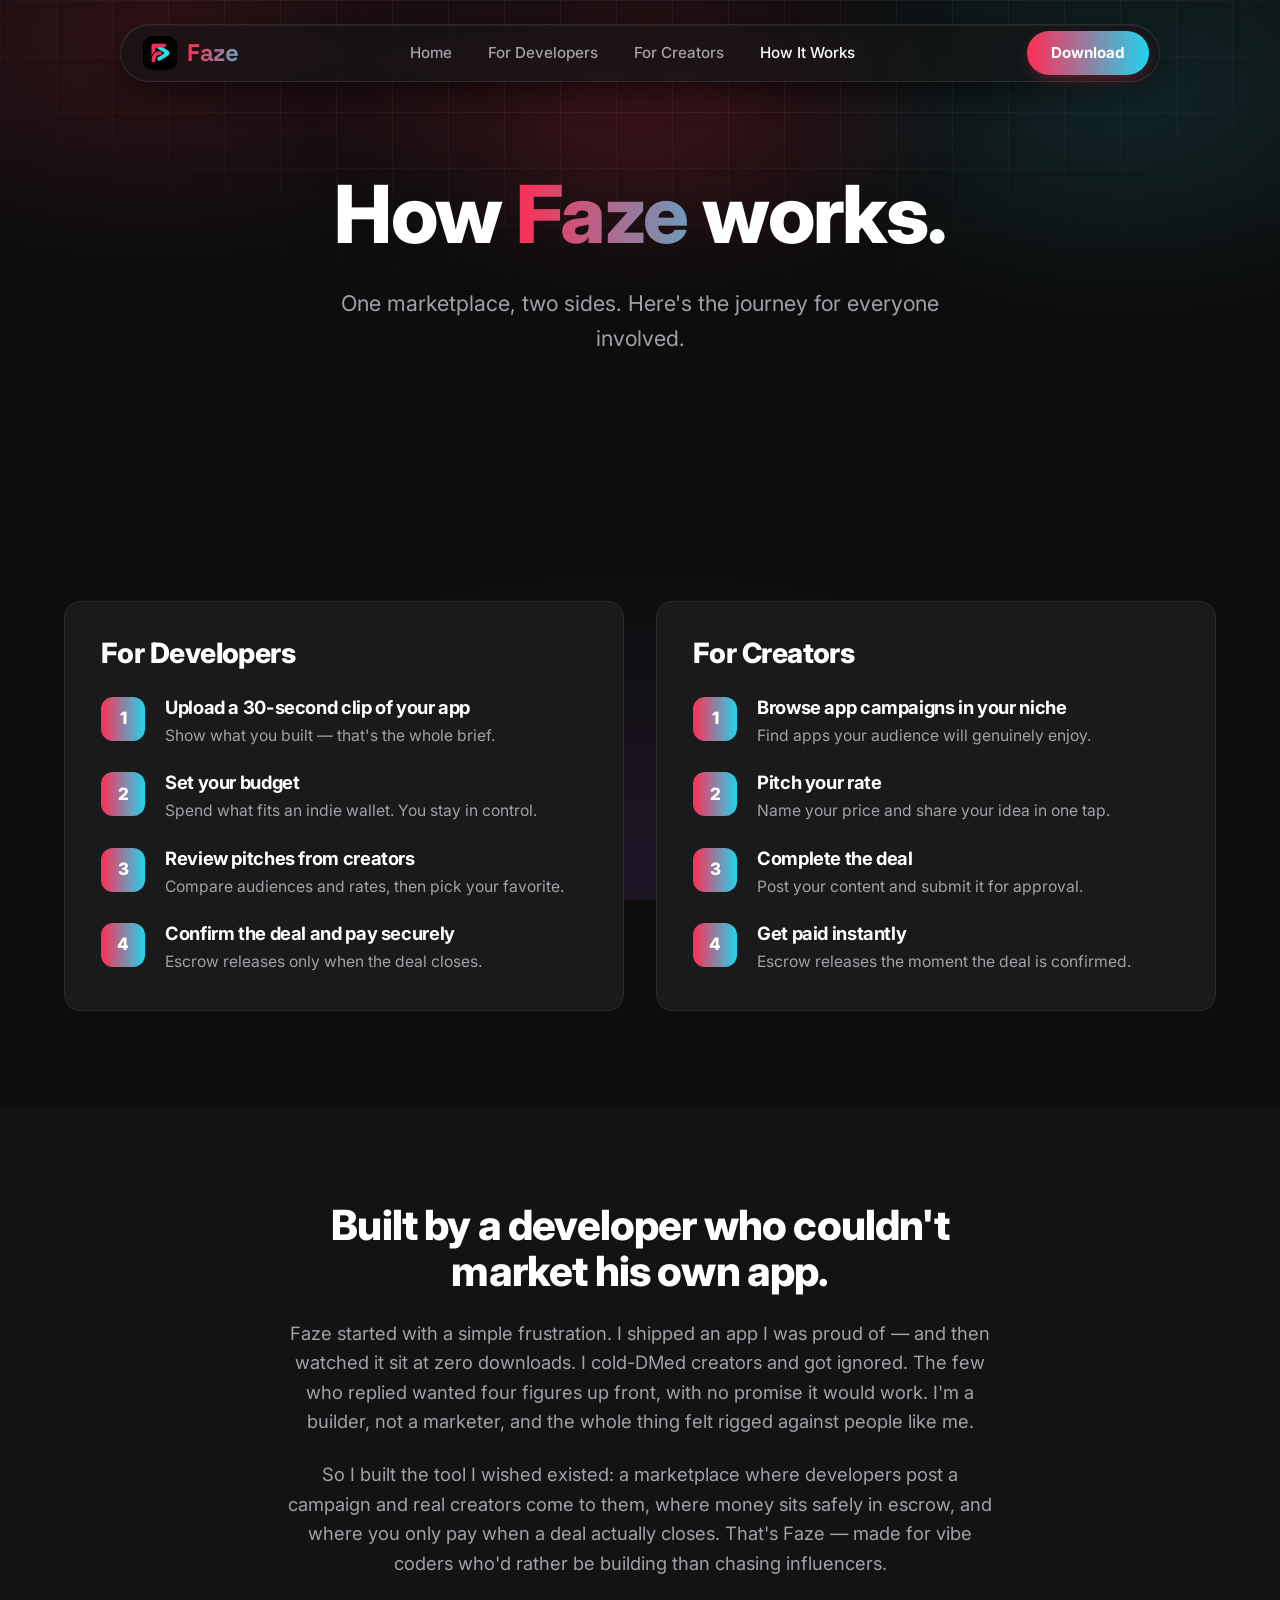
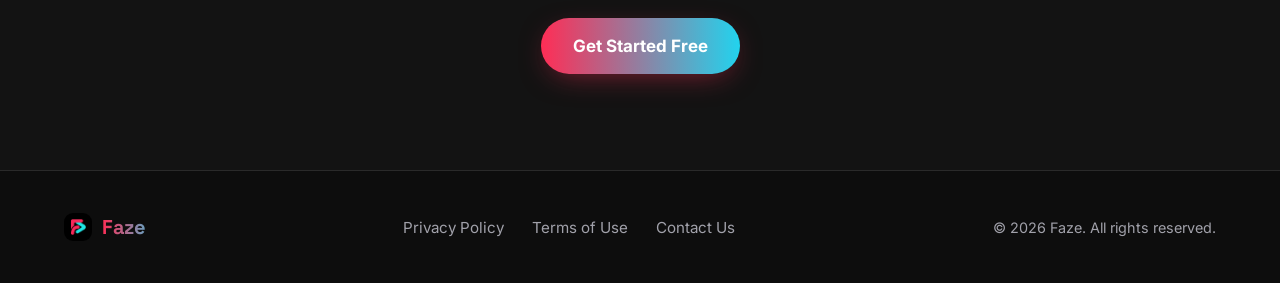
==== commit ac336d93: "Remove stats/marquee and add Contact Us across the site. Add mailto contact button on homepage and f" ====
--- a/about.html
+++ b/about.html
@@ -166,6 +166,7 @@
         <ul class="footer-links">
           <li><a href="#">Privacy Policy</a></li>
           <li><a href="#">Terms of Use</a></li>
+          <li><a href="mailto:fazeappmarketing@gmail.com">Contact Us</a></li>
         </ul>
         <p class="footer-copy">© 2026 Faze. All rights reserved.</p>
       </div>
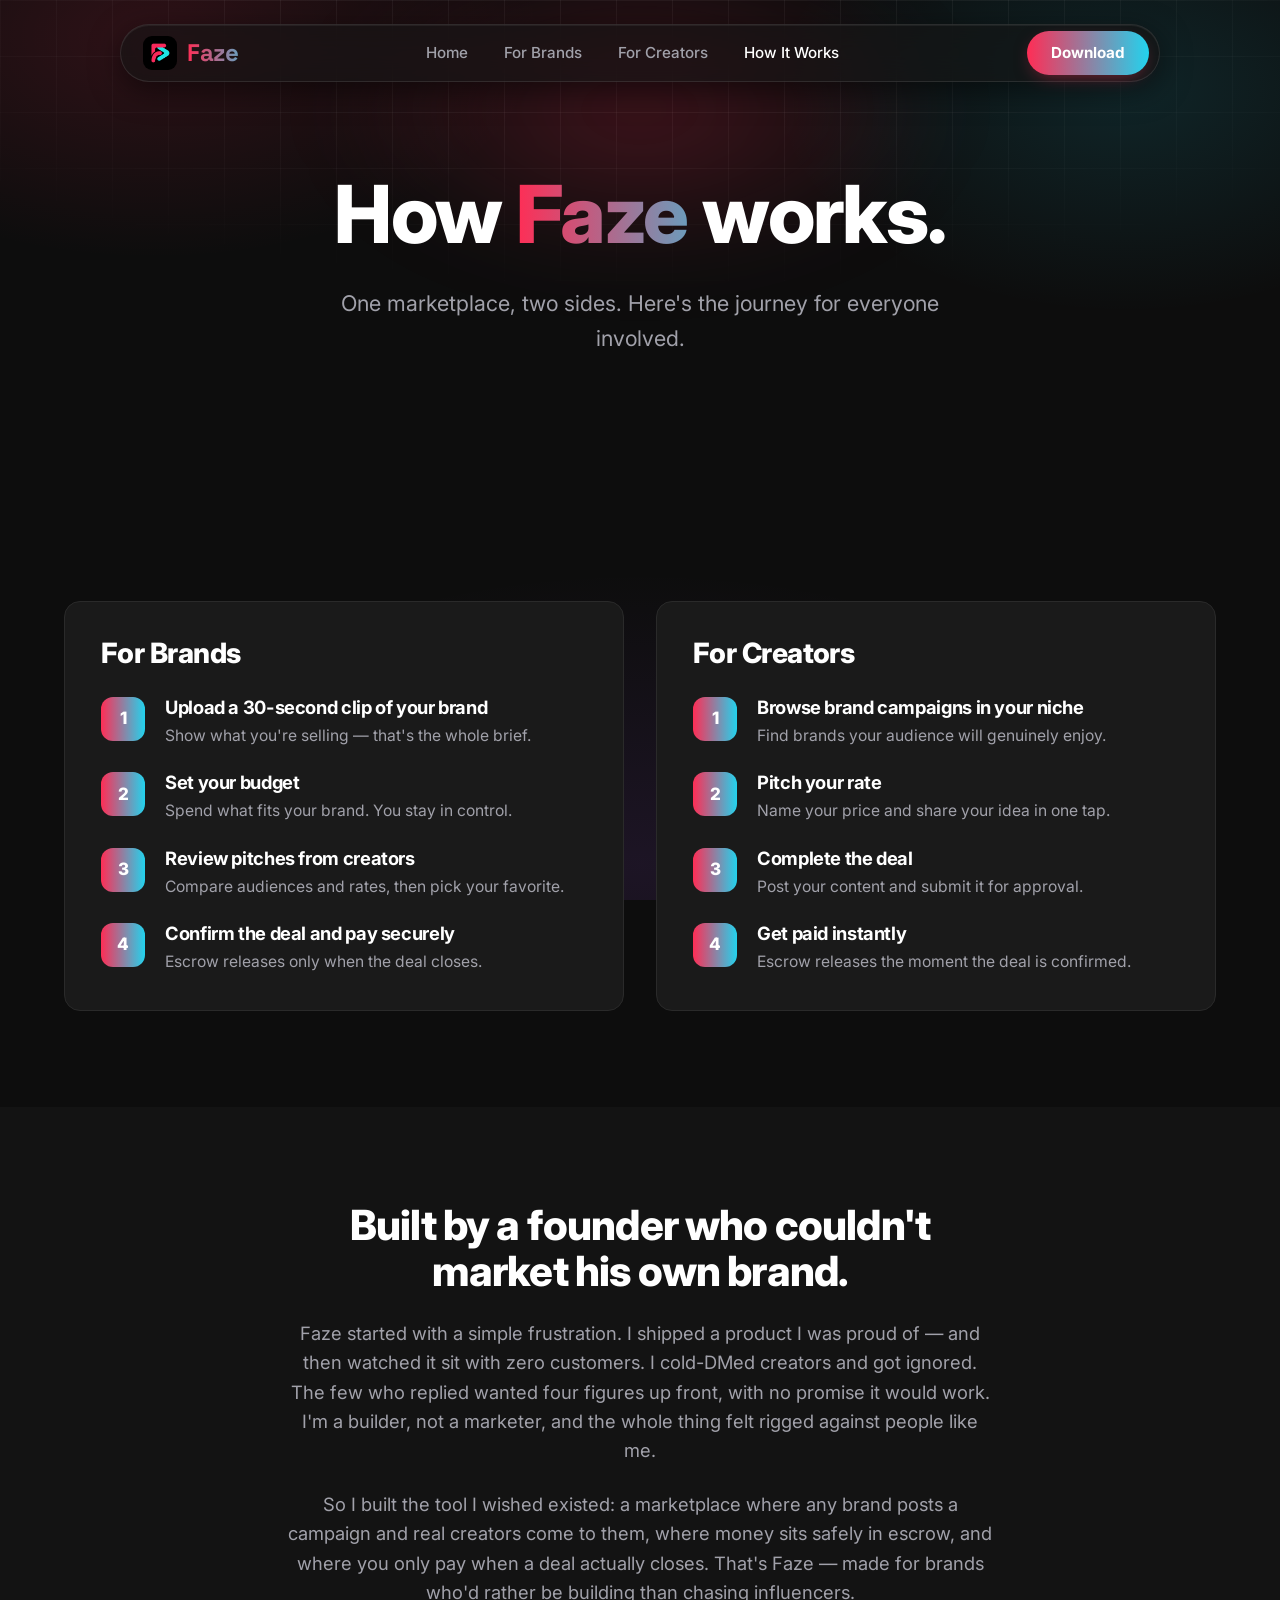
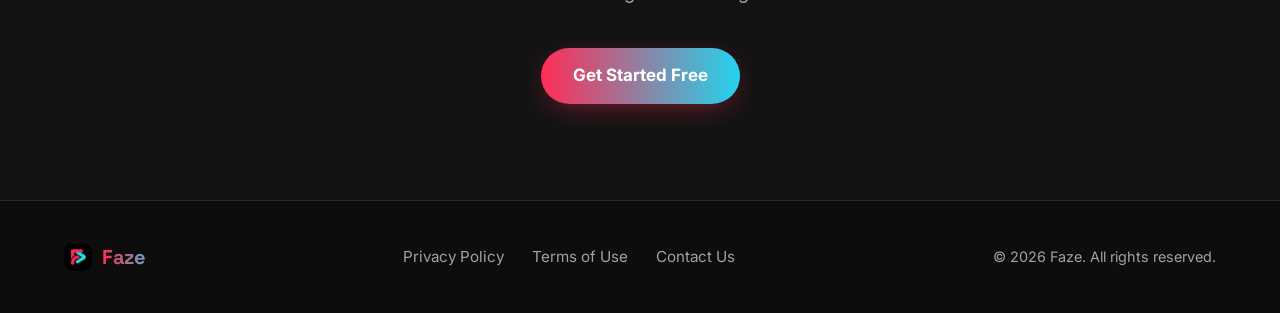
==== commit 03bcec91: "Reposition Faze as a marketplace for any brand, not just apps. Update hero, nav, and page copy so br" ====
--- a/about.html
+++ b/about.html
@@ -3,10 +3,10 @@
   <head>
     <meta charset="UTF-8" />
     <meta name="viewport" content="width=device-width, initial-scale=1" />
-    <title>How Faze Works — For developers and creators</title>
+    <title>How Faze Works — For brands and creators</title>
     <meta
       name="description"
-      content="See how Faze works for both sides of the marketplace, and read the story of why an indie developer built it."
+      content="See how Faze works for both sides of the marketplace, and read the story of why it was built for brands of every kind."
     />
     <link rel="preconnect" href="https://fonts.googleapis.com" />
     <link rel="preconnect" href="https://fonts.gstatic.com" crossorigin />
@@ -24,7 +24,7 @@
         <a href="index.html" class="logo"><img src="assets/logo.png" alt="Faze logo" class="logo-mark" /><span class="gradient-text">Faze</span></a>
         <ul class="nav-links">
           <li><a href="index.html">Home</a></li>
-          <li><a href="for-developers.html">For Developers</a></li>
+          <li><a href="for-developers.html">For Brands</a></li>
           <li><a href="for-creators.html">For Creators</a></li>
           <li><a href="about.html" class="active">How It Works</a></li>
         </ul>
@@ -61,22 +61,22 @@
       <section>
         <div class="container">
           <div class="two-col">
-            <!-- Developers -->
+            <!-- Brands -->
             <div class="col reveal">
-              <h2>For Developers</h2>
+              <h2>For Brands</h2>
               <div class="steps">
                 <div class="step">
                   <span class="step-num">1</span>
                   <div>
-                    <h3>Upload a 30-second clip of your app</h3>
-                    <p>Show what you built — that's the whole brief.</p>
+                    <h3>Upload a 30-second clip of your brand</h3>
+                    <p>Show what you're selling — that's the whole brief.</p>
                   </div>
                 </div>
                 <div class="step">
                   <span class="step-num">2</span>
                   <div>
                     <h3>Set your budget</h3>
-                    <p>Spend what fits an indie wallet. You stay in control.</p>
+                    <p>Spend what fits your brand. You stay in control.</p>
                   </div>
                 </div>
                 <div class="step">
@@ -103,8 +103,8 @@
                 <div class="step">
                   <span class="step-num">1</span>
                   <div>
-                    <h3>Browse app campaigns in your niche</h3>
-                    <p>Find apps your audience will genuinely enjoy.</p>
+                    <h3>Browse brand campaigns in your niche</h3>
+                    <p>Find brands your audience will genuinely enjoy.</p>
                   </div>
                 </div>
                 <div class="step">
@@ -137,19 +137,19 @@
       <!-- ===== Origin story ===== -->
       <section style="background: var(--bg-elevated)">
         <div class="container origin reveal">
-          <h2>Built by a developer who couldn't market his own app.</h2>
+          <h2>Built by a founder who couldn't market his own brand.</h2>
           <p>
-            Faze started with a simple frustration. I shipped an app I was proud
-            of — and then watched it sit at zero downloads. I cold-DMed
+            Faze started with a simple frustration. I shipped a product I was proud
+            of — and then watched it sit with zero customers. I cold-DMed
             creators and got ignored. The few who replied wanted four figures up
             front, with no promise it would work. I'm a builder, not a marketer,
             and the whole thing felt rigged against people like me.
           </p>
           <p>
-            So I built the tool I wished existed: a marketplace where developers
-            post a campaign and real creators come to them, where money sits
+            So I built the tool I wished existed: a marketplace where any brand
+            posts a campaign and real creators come to them, where money sits
             safely in escrow, and where you only pay when a deal actually
-            closes. That's Faze — made for vibe coders who'd rather be building
+            closes. That's Faze — made for brands who'd rather be building
             than chasing influencers.
           </p>
           <div class="hero-actions">
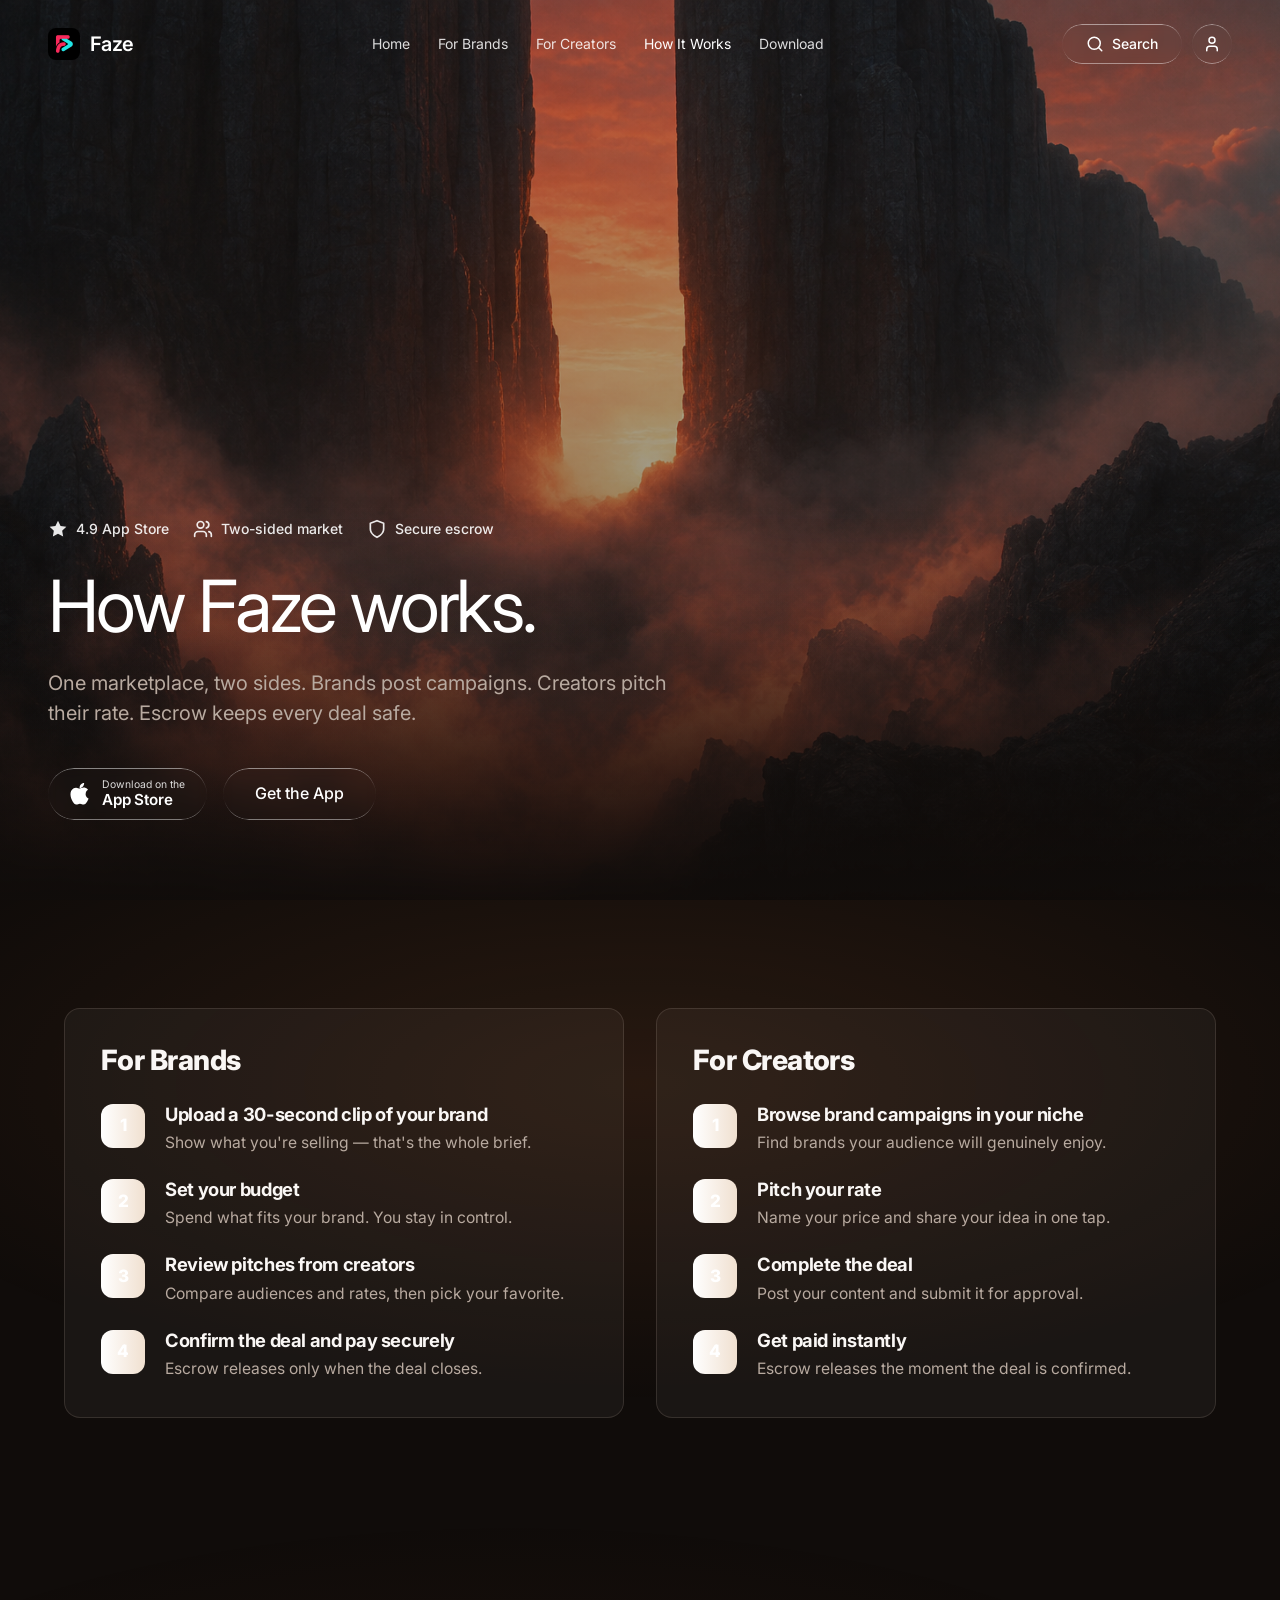
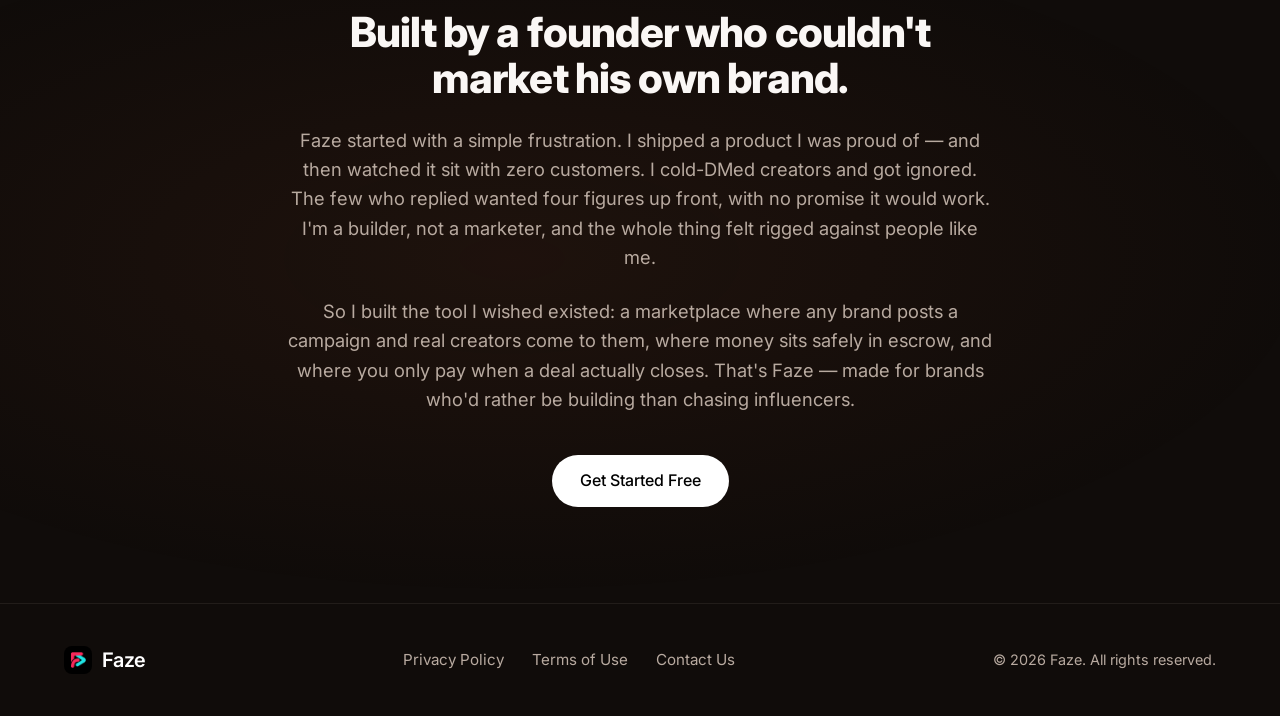
==== commit b150dbe6: "Restyle the site with a cinematic liquid-glass hero and continuous atmosphere. Bring every page onto" ====
--- a/about.html
+++ b/about.html
@@ -11,54 +11,100 @@
     <link rel="preconnect" href="https://fonts.googleapis.com" />
     <link rel="preconnect" href="https://fonts.gstatic.com" crossorigin />
     <link
-      href="https://fonts.googleapis.com/css2?family=Inter:wght@400;500;600;700;800&family=Space+Grotesk:wght@500;600;700&display=swap"
+      href="https://fonts.googleapis.com/css2?family=Inter:wght@300;400;500;600;700&display=swap"
       rel="stylesheet"
     />
     <link rel="icon" type="image/png" href="assets/logo.png" />
     <link rel="stylesheet" href="style.css" />
   </head>
   <body>
-    <!-- ===== Nav ===== -->
-    <header class="nav">
-      <nav class="nav-inner" aria-label="Primary">
-        <a href="index.html" class="logo"><img src="assets/logo.png" alt="Faze logo" class="logo-mark" /><span class="gradient-text">Faze</span></a>
-        <ul class="nav-links">
-          <li><a href="index.html">Home</a></li>
-          <li><a href="for-developers.html">For Brands</a></li>
-          <li><a href="for-creators.html">For Creators</a></li>
-          <li><a href="about.html" class="active">How It Works</a></li>
+    <!-- ===== Cinematic hero ===== -->
+    <div class="cine-hero">
+      <video class="cine-video" autoplay muted loop playsinline aria-hidden="true">
+        <source src="https://d8j0ntlcm91z4.cloudfront.net/user_38xzZboKViGWJOttwIXH07lWA1P/hf_20260406_094145_4a271a6c-3869-4f1c-8aa7-aeb0cb227994.mp4" type="video/mp4" />
+      </video>
+      <div class="cine-blur-mask" aria-hidden="true"></div>
+
+      <header class="cine-nav">
+        <a href="index.html" class="cine-logo animate-blur-fade-up" style="animation-delay: 0ms">
+          <img src="assets/logo.png" alt="" class="cine-logo-mark" />
+          <span>Faze</span>
+        </a>
+
+        <ul class="nav-links cine-nav-links" id="nav-links">
+          <li><a href="index.html" class="animate-blur-fade-up" style="animation-delay: 100ms">Home</a></li>
+          <li><a href="for-developers.html" class="animate-blur-fade-up" style="animation-delay: 150ms">For Brands</a></li>
+          <li><a href="for-creators.html" class="animate-blur-fade-up" style="animation-delay: 200ms">For Creators</a></li>
+          <li><a href="about.html" class="active animate-blur-fade-up" style="animation-delay: 250ms">How It Works</a></li>
+          <li><a href="download.html" class="animate-blur-fade-up" style="animation-delay: 300ms">Download</a></li>
+          <li class="cine-mobile-tools">
+            <a href="download.html" class="liquid-glass cine-pill">Search</a>
+            <a href="https://apps.apple.com/us/app/faze-marketing/id6778672309" class="liquid-glass cine-icon-btn" target="_blank" rel="noopener noreferrer" aria-label="Get the app">
+              <svg width="18" height="18" viewBox="0 0 24 24" fill="none" stroke="currentColor" stroke-width="2" stroke-linecap="round" stroke-linejoin="round" aria-hidden="true"><path d="M19 21v-2a4 4 0 0 0-4-4H9a4 4 0 0 0-4 4v2"/><circle cx="12" cy="7" r="4"/></svg>
+            </a>
+          </li>
         </ul>
-        <div class="nav-right">
-          <a href="https://apps.apple.com/us/app/faze-marketing/id6778672309" class="nav-cta" target="_blank" rel="noopener noreferrer">Download</a>
-          <button
-            class="hamburger"
-            aria-label="Toggle navigation menu"
-            aria-expanded="false"
-          >
+
+        <div class="cine-nav-right">
+          <a href="download.html" class="liquid-glass cine-pill animate-blur-fade-up" style="animation-delay: 350ms">
+            <svg width="18" height="18" viewBox="0 0 24 24" fill="none" stroke="currentColor" stroke-width="2" stroke-linecap="round" stroke-linejoin="round" aria-hidden="true"><circle cx="11" cy="11" r="8"/><path d="m21 21-4.3-4.3"/></svg>
+            Search
+          </a>
+          <a href="https://apps.apple.com/us/app/faze-marketing/id6778672309" class="liquid-glass cine-icon-btn animate-blur-fade-up" style="animation-delay: 400ms" target="_blank" rel="noopener noreferrer" aria-label="Get the app">
+            <svg width="18" height="18" viewBox="0 0 24 24" fill="none" stroke="currentColor" stroke-width="2" stroke-linecap="round" stroke-linejoin="round" aria-hidden="true"><path d="M19 21v-2a4 4 0 0 0-4-4H9a4 4 0 0 0-4 4v2"/><circle cx="12" cy="7" r="4"/></svg>
+          </a>
+          <button class="liquid-glass cine-icon-btn hamburger animate-blur-fade-up" style="animation-delay: 350ms" aria-label="Toggle navigation menu" aria-expanded="false" aria-controls="nav-links">
             <span></span><span></span><span></span>
           </button>
         </div>
-      </nav>
-    </header>
+      </header>
+
+      <div class="cine-content">
+        <div class="cine-content-inner">
+          <div class="cine-copy">
+            <div class="cine-meta animate-blur-fade-up" style="animation-delay: 300ms">
+              <span class="cine-meta-item">
+                <svg width="16" height="16" viewBox="0 0 24 24" fill="currentColor" aria-hidden="true"><path d="M12 2l3.09 6.26L22 9.27l-5 4.87 1.18 6.88L12 17.77l-6.18 3.25L7 14.14 2 9.27l6.91-1.01L12 2z"/></svg>
+                <span>4.9 App Store</span>
+              </span>
+              <span class="cine-meta-item">
+                <svg width="16" height="16" viewBox="0 0 24 24" fill="none" stroke="currentColor" stroke-width="2" stroke-linecap="round" stroke-linejoin="round" aria-hidden="true"><path d="M16 21v-2a4 4 0 0 0-4-4H6a4 4 0 0 0-4 4v2"/><circle cx="9" cy="7" r="4"/><path d="M22 21v-2a4 4 0 0 0-3-3.87"/><path d="M16 3.13a4 4 0 0 1 0 7.75"/></svg>
+                <span>Two-sided market</span>
+              </span>
+              <span class="cine-meta-item">
+                <svg width="16" height="16" viewBox="0 0 24 24" fill="none" stroke="currentColor" stroke-width="2" stroke-linecap="round" stroke-linejoin="round" aria-hidden="true"><path d="M12 22s8-4 8-10V5l-8-3-8 3v7c0 6 8 10 8 10z"/></svg>
+                <span>Secure escrow</span>
+              </span>
+            </div>
+
+            <h1 class="cine-title animate-blur-fade-up" style="animation-delay: 400ms">
+              How Faze works.
+            </h1>
+
+            <p class="cine-desc animate-blur-fade-up" style="animation-delay: 500ms">
+              One marketplace, two sides. Brands post campaigns. Creators pitch their rate. Escrow keeps every deal safe.
+            </p>
+
+            <div class="cine-actions">
+              <a href="https://apps.apple.com/us/app/faze-marketing/id6778672309" class="liquid-glass cine-btn-glass store-badge--glass animate-blur-fade-up" style="animation-delay: 600ms" target="_blank" rel="noopener noreferrer" aria-label="Download on the App Store">
+                <svg viewBox="0 0 24 24" fill="currentColor" aria-hidden="true"><path d="M17.05 12.04c-.03-3.07 2.5-4.54 2.62-4.62-1.43-2.09-3.65-2.38-4.44-2.41-1.89-.19-3.69 1.11-4.65 1.11-.96 0-2.44-1.08-4.02-1.05-2.07.03-3.98 1.2-5.04 3.06-2.15 3.73-.55 9.25 1.54 12.28 1.02 1.48 2.24 3.15 3.83 3.09 1.54-.06 2.12-.99 3.98-.99 1.86 0 2.38.99 4.01.96 1.66-.03 2.71-1.51 3.72-3 1.17-1.72 1.66-3.39 1.68-3.48-.04-.02-3.22-1.24-3.26-4.9zM14.13 3.78c.85-1.03 1.42-2.46 1.26-3.88-1.22.05-2.7.81-3.58 1.84-.79.91-1.48 2.37-1.29 3.76 1.36.11 2.75-.69 3.61-1.72z"/></svg>
+                <span>
+                  <small>Download on the</small>
+                  <strong>App Store</strong>
+                </span>
+              </a>
+              <a href="download.html" class="liquid-glass cine-btn-glass animate-blur-fade-up" style="animation-delay: 700ms">
+                Get the App
+              </a>
+            </div>
+          </div>
+        </div>
+      </div>
+    </div>
 
     <main>
-      <!-- ===== Hero ===== -->
-      <section class="hero">
-        <div class="hero-grid" aria-hidden="true"></div>
-        <div class="hero-glow" aria-hidden="true"></div>
-        <div class="container">
-          <h1 class="reveal">
-            How <span class="gradient-text">Faze</span> works.
-          </h1>
-          <p class="sub reveal">
-            One marketplace, two sides. Here's the journey for everyone
-            involved.
-          </p>
-        </div>
-      </section>
-
       <!-- ===== Two-column ===== -->
-      <section>
+      <section class="scene-bg scene-bg--mist">
         <div class="container">
           <div class="two-col">
             <!-- Brands -->
@@ -135,7 +181,7 @@
       </section>
 
       <!-- ===== Origin story ===== -->
-      <section style="background: var(--bg-elevated)">
+      <section class="section-surface scene-bg scene-bg--canyon">
         <div class="container origin reveal">
           <h2>Built by a founder who couldn't market his own brand.</h2>
           <p>
@@ -162,7 +208,7 @@
     <!-- ===== Footer ===== -->
     <footer class="footer">
       <div class="container footer-inner">
-        <a href="index.html" class="logo"><img src="assets/logo.png" alt="Faze logo" class="logo-mark" /><span class="gradient-text">Faze</span></a>
+        <a href="index.html" class="logo"><img src="assets/logo.png" alt="Faze logo" class="logo-mark" /><span>Faze</span></a>
         <ul class="footer-links">
           <li><a href="#">Privacy Policy</a></li>
           <li><a href="#">Terms of Use</a></li>
--- a/style.css
+++ b/style.css
@@ -1,33 +1,30 @@
 /* ============================================================
    Faze — shared styles
-   Design system + MagicUI effects ported to vanilla CSS
+   Cinematic black + liquid glass theme
    ============================================================ */
 
 :root {
-  /* Dark theme */
-  --bg: #0d0d0d;
-  /* translucent so the ambient body glow shows through elevated sections */
-  --bg-elevated: rgba(255, 255, 255, 0.022);
-  --card: #1a1a1a;
-  --border: #2a2a2a;
-  --text: #ffffff;
-  --muted: #a1a1aa;
-  --ring: #ffffff;
-  --grad-from: #ff2d55;
-  --grad-to: #22d3ee;
-  /* gradient text endpoint — vivid cyan reads fine on dark */
-  --grad-to-text: #22d3ee;
-  --gradient: linear-gradient(90deg, #ff2d55, #22d3ee);
-  /* soft shadows */
-  --shadow-sm: 0 1px 2px 0 rgba(0, 0, 0, 0.4);
-  --shadow: 0 1px 3px 0 rgba(0, 0, 0, 0.5);
-  --shadow-lg: 0 20px 50px -25px rgba(0, 0, 0, 0.9);
-  --shadow-xl: 0 30px 60px -20px rgba(0, 0, 0, 0.9);
+  /* Warm dusk — softer than pure black */
+  --bg: #1c1714;
+  --bg-elevated: #241e1a;
+  --card: rgba(255, 245, 235, 0.045);
+  --border: rgba(255, 230, 210, 0.12);
+  --text: #faf7f5;
+  --muted: #b8aaa0;
+  --ring: #f5e6d8;
+  --grad-from: #ffffff;
+  --grad-to: #f0e0d0;
+  --grad-to-text: #ffffff;
+  --gradient: linear-gradient(90deg, #fff, #f0e0d0);
+  --shadow-sm: 0 1px 2px 0 rgba(0, 0, 0, 0.25);
+  --shadow: 0 1px 3px 0 rgba(0, 0, 0, 0.3);
+  --shadow-lg: 0 20px 50px -25px rgba(40, 20, 10, 0.5);
+  --shadow-xl: 0 30px 60px -20px rgba(40, 20, 10, 0.55);
   --maxw: 1200px;
-  --nav-h: 72px;
-  /* z-index scale */
+  --nav-h: 80px;
   --z-nav: 50;
   --z-overlay: 40;
+  --glow: rgba(255, 130, 60, 0.16);
 }
 
 /* ---------- Reset ---------- */
@@ -45,30 +42,37 @@
 
 body {
   margin: 0;
-  background-color: var(--bg);
-  /* ambient brand glows — keeps the dark theme but adds color depth */
-  background-image: radial-gradient(
-      ellipse 55% 45% at 12% 4%,
-      rgba(255, 45, 85, 0.14),
-      transparent 55%
-    ),
-    radial-gradient(
-      ellipse 50% 45% at 88% 10%,
-      rgba(34, 211, 238, 0.12),
-      transparent 55%
-    ),
-    radial-gradient(
-      ellipse 65% 50% at 50% 96%,
-      rgba(168, 85, 247, 0.1),
-      transparent 65%
-    );
-  background-attachment: fixed;
+  background-color: #100c0a;
+  background-image: none;
   color: var(--text);
   font-family: "Inter", system-ui, -apple-system, sans-serif;
   font-size: 17px;
   line-height: 1.6;
+  font-weight: 400;
   -webkit-font-smoothing: antialiased;
   overflow-x: hidden;
+  position: relative;
+}
+
+/* One continuous cinematic sky behind the whole site — no section seams */
+body::before {
+  content: "";
+  position: fixed;
+  inset: 0;
+  z-index: -1;
+  pointer-events: none;
+  background-color: #100c0a;
+  background-image:
+    linear-gradient(
+      180deg,
+      rgba(16, 12, 10, 0.25) 0%,
+      rgba(16, 12, 10, 0.35) 40%,
+      rgba(16, 12, 10, 0.55) 100%
+    ),
+    url("assets/section-bg-mist.png");
+  background-size: cover;
+  background-position: center top;
+  background-repeat: no-repeat;
 }
 
 img {
@@ -149,20 +153,14 @@
   flex: none;
 }
 
-/* ---------- Gradient text (MagicUI: animated-gradient-text) ---------- */
+/* ---------- Gradient text (subtle white now) ---------- */
 .gradient-text {
-  background: linear-gradient(
-    90deg,
-    var(--grad-from),
-    var(--grad-to-text),
-    var(--grad-from)
-  );
-  background-size: 300% 100%;
-  -webkit-background-clip: text;
-  background-clip: text;
-  -webkit-text-fill-color: transparent;
-  color: transparent;
-  animation: gradient-shift 6s linear infinite;
+  background: none;
+  -webkit-background-clip: unset;
+  background-clip: unset;
+  -webkit-text-fill-color: unset;
+  color: var(--text);
+  animation: none;
 }
 
 @keyframes gradient-shift {
@@ -171,22 +169,83 @@
   }
 }
 
+/* ---------- Liquid glass ---------- */
+.liquid-glass {
+  position: relative;
+  overflow: hidden;
+  background: rgba(255, 255, 255, 0.01);
+  background-blend-mode: luminosity;
+  -webkit-backdrop-filter: blur(4px);
+  backdrop-filter: blur(4px);
+  border: none;
+  box-shadow: inset 0 1px 1px rgba(255, 255, 255, 0.1);
+  color: #fff;
+}
+
+.liquid-glass::before {
+  content: "";
+  position: absolute;
+  inset: 0;
+  border-radius: inherit;
+  padding: 1.4px;
+  background: linear-gradient(
+    180deg,
+    rgba(255, 255, 255, 0.45) 0%,
+    rgba(255, 255, 255, 0.15) 20%,
+    rgba(255, 255, 255, 0) 40%,
+    rgba(255, 255, 255, 0) 60%,
+    rgba(255, 255, 255, 0.15) 80%,
+    rgba(255, 255, 255, 0.45) 100%
+  );
+  -webkit-mask: linear-gradient(#fff 0 0) content-box, linear-gradient(#fff 0 0);
+  -webkit-mask-composite: xor;
+  mask: linear-gradient(#fff 0 0) content-box, linear-gradient(#fff 0 0);
+  mask-composite: exclude;
+  pointer-events: none;
+}
+
+/* ---------- Blur fade up ---------- */
+/* No filter:blur — Safari leaves residual blur on text/nav */
+@keyframes blurFadeUp {
+  from {
+    opacity: 0;
+    transform: translateY(28px);
+  }
+  to {
+    opacity: 1;
+    transform: translateY(0);
+  }
+}
+
+.animate-blur-fade-up {
+  opacity: 0;
+  animation: blurFadeUp 0.9s ease-out forwards;
+}
+
+@media (prefers-reduced-motion: reduce) {
+  .animate-blur-fade-up {
+    opacity: 1;
+    animation: none;
+    transform: none;
+  }
+}
+
 /* ---------- Buttons ---------- */
 .btn {
   display: inline-flex;
   align-items: center;
   justify-content: center;
   gap: 10px;
-  height: 56px;
-  padding-inline: 32px;
+  height: 52px;
+  padding-inline: 28px;
   border-radius: 999px;
-  font-weight: 700;
-  font-size: 1.0625rem;
+  font-weight: 500;
+  font-size: 1rem;
   font-family: inherit;
   cursor: pointer;
   border: none;
   white-space: nowrap;
-  transition: transform 0.2s ease, box-shadow 0.25s ease, opacity 0.2s ease;
+  transition: background 0.2s ease, transform 0.2s ease, opacity 0.2s ease;
 }
 
 .btn:focus-visible {
@@ -194,71 +253,62 @@
   outline-offset: 3px;
 }
 
-/* Primary = gradient pill with MagicUI shimmer */
-.btn-primary {
-  position: relative;
-  isolation: isolate;
-  color: #fff;
-  background: var(--gradient);
-  overflow: hidden;
-  box-shadow: 0 8px 30px -10px rgba(255, 45, 85, 0.55);
-}
-
-.btn-primary:hover {
-  transform: translateY(-2px);
-  box-shadow: 0 14px 40px -10px rgba(34, 211, 238, 0.6);
-}
-
-.btn-primary:active {
-  transform: translateY(0);
-}
-
-/* Shimmer sweep (MagicUI: shimmer-button) */
+.btn-primary,
+.cine-btn-solid {
+  color: #000;
+  background: #fff;
+  box-shadow: none;
+}
+
+.btn-primary:hover,
+.cine-btn-solid:hover {
+  background: #e5e5e5;
+  transform: none;
+  box-shadow: none;
+}
+
 .btn-primary::before {
-  content: "";
-  position: absolute;
-  inset: 0;
-  z-index: -1;
-  background: linear-gradient(
-    115deg,
-    transparent 30%,
-    rgba(255, 255, 255, 0.55) 50%,
-    transparent 70%
-  );
-  transform: translateX(-100%);
-  animation: shimmer-slide 3s linear infinite;
-}
-
-@keyframes shimmer-slide {
-  to {
-    transform: translateX(100%);
-  }
-}
-
-/* Secondary = outlined pill */
+  display: none;
+}
+
 .btn-secondary {
   color: var(--text);
-  background: rgba(255, 255, 255, 0.04);
-  border: 1px solid var(--border);
+  background: rgba(255, 255, 255, 0.01);
+  border: none;
+  box-shadow: inset 0 1px 1px rgba(255, 255, 255, 0.1);
+  -webkit-backdrop-filter: blur(4px);
+  backdrop-filter: blur(4px);
 }
 
 .btn-secondary:hover {
-  background: rgba(255, 255, 255, 0.08);
-  border-color: #3a3a3a;
-  transform: translateY(-2px);
-}
-
-/* Liquid glass = frosted, light-bending pill (21st.dev liquid-glass-button) */
+  background: rgba(255, 255, 255, 0.06);
+  transform: none;
+}
+
+.cine-btn-solid {
+  display: inline-flex;
+  align-items: center;
+  justify-content: center;
+  gap: 10px;
+  height: auto;
+  padding: 12px 32px;
+  border-radius: 999px;
+  font-weight: 500;
+  font-size: 1rem;
+  text-decoration: none;
+}
+
+/* Liquid glass = frosted pill (legacy class kept) */
 .btn-liquid-glass {
   position: relative;
   isolation: isolate;
-  background: rgba(255, 255, 255, 0.03);
+  background: rgba(255, 255, 255, 0.01);
   color: var(--text);
   transition: transform 0.3s ease;
 }
 
 .btn-liquid-glass:hover {
-  transform: scale(1.05);
+  transform: scale(1.02);
 }
 
 .btn-liquid-glass:active {
@@ -271,33 +321,17 @@
   z-index: 0;
   border-radius: inherit;
   pointer-events: none;
-  box-shadow:
-    0 0 8px rgba(0, 0, 0, 0.03),
-    0 2px 6px rgba(0, 0, 0, 0.08),
-    inset 3px 3px 0.5px -3.5px rgba(255, 255, 255, 0.09),
-    inset -3px -3px 0.5px -3.5px rgba(255, 255, 255, 0.85),
-    inset 1px 1px 1px -0.5px rgba(255, 255, 255, 0.6),
-    inset -1px -1px 1px -0.5px rgba(255, 255, 255, 0.6),
-    inset 0 0 6px 6px rgba(255, 255, 255, 0.12),
-    inset 0 0 2px 2px rgba(255, 255, 255, 0.06),
-    0 0 12px rgba(0, 0, 0, 0.15);
+  box-shadow: inset 0 1px 1px rgba(255, 255, 255, 0.1);
 }
 
 .liquid-glass-blur {
   position: absolute;
   inset: 0;
   z-index: -1;
-  isolation: isolate;
   border-radius: inherit;
   overflow: hidden;
-  backdrop-filter: url(#container-glass);
-  -webkit-backdrop-filter: blur(6px);
-}
-
-@supports (backdrop-filter: url(#container-glass)) {
-  .liquid-glass-blur {
-    -webkit-backdrop-filter: url(#container-glass);
-  }
+  -webkit-backdrop-filter: blur(4px);
+  backdrop-filter: blur(4px);
 }
 
 .liquid-glass-label {
@@ -376,90 +410,92 @@
   letter-spacing: 0.01em;
 }
 
-/* ---------- Navbar (floating glassmorphism pill) ---------- */
+/* ---------- Navbar (inner pages — cinematic flat bar) ---------- */
 .nav {
   position: fixed;
   top: 0;
   left: 0;
   right: 0;
   z-index: var(--z-nav);
-  padding: 24px 16px 0;
+  padding: 16px 16px 0;
 }
 
 .nav-inner {
   width: 100%;
-  max-width: 1040px;
+  max-width: 1200px;
   margin-inline: auto;
-  height: 58px;
-  padding: 0 10px 0 22px;
+  height: 56px;
+  padding: 0 8px 0 16px;
   display: flex;
   align-items: center;
   justify-content: space-between;
   gap: 24px;
   border-radius: 999px;
-  background: rgba(22, 22, 22, 0.72);
-  -webkit-backdrop-filter: saturate(160%) blur(14px);
-  backdrop-filter: saturate(160%) blur(14px);
-  border: 1px solid rgba(255, 255, 255, 0.1);
-  box-shadow: 0 8px 30px rgba(0, 0, 0, 0.5),
-    inset 0 1px 0 rgba(255, 255, 255, 0.06);
+  background: rgba(255, 255, 255, 0.01);
+  background-blend-mode: luminosity;
+  -webkit-backdrop-filter: blur(8px);
+  backdrop-filter: blur(8px);
+  border: 1px solid rgba(255, 255, 255, 0.08);
+  box-shadow: inset 0 1px 1px rgba(255, 255, 255, 0.08);
 }
 
 .logo {
   display: inline-flex;
   align-items: center;
   gap: 10px;
-  font-family: "Space Grotesk", "Inter", system-ui, sans-serif;
-  font-size: 1.5rem;
-  font-weight: 700;
-  letter-spacing: -0.02em;
+  font-family: "Inter", system-ui, sans-serif;
+  font-size: 1.25rem;
+  font-weight: 600;
+  letter-spacing: -0.03em;
+  color: #fff;
 }
 
 .logo-mark {
-  width: 34px;
-  height: 34px;
-  border-radius: 9px;
+  width: 28px;
+  height: 28px;
+  border-radius: 8px;
   flex: none;
 }
 
 .nav-links {
   display: flex;
   align-items: center;
-  gap: 36px;
+  gap: 28px;
   list-style: none;
   margin: 0;
   padding: 0;
 }
 
 .nav-links a {
-  font-size: 0.95rem;
-  font-weight: 500;
-  color: var(--muted);
+  font-size: 0.875rem;
+  font-weight: 400;
+  color: rgba(255, 255, 255, 0.7);
   transition: color 0.2s ease;
 }
 
 .nav-links a:hover,
 .nav-links a.active {
-  color: var(--text);
+  color: #fff;
 }
 
 .nav-cta {
   display: inline-flex;
   align-items: center;
-  height: 44px;
-  padding-inline: 24px;
+  height: 40px;
+  padding-inline: 20px;
   border-radius: 999px;
-  font-weight: 700;
-  font-size: 0.95rem;
-  color: #fff;
-  background: var(--gradient);
-  box-shadow: 0 6px 20px -8px rgba(255, 45, 85, 0.6);
-  transition: transform 0.2s ease, box-shadow 0.25s ease;
+  font-weight: 500;
+  font-size: 0.875rem;
+  color: #000;
+  background: #fff;
+  box-shadow: none;
+  transition: background 0.2s ease;
 }
 
 .nav-cta:hover {
-  transform: translateY(-2px);
-  box-shadow: 0 10px 26px -8px rgba(34, 211, 238, 0.6);
+  transform: none;
+  background: #e5e5e5;
+  box-shadow: none;
 }
 
 .nav-right {
@@ -922,7 +958,7 @@
 
 /* brand reveal on hover */
 .card:hover .card-icon {
-  color: #ff6b8a;
+  color: #fff;
   border-color: rgba(255, 45, 85, 0.35);
 }
 
@@ -1101,7 +1137,7 @@
   align-items: center;
   justify-content: center;
   color: rgba(255, 255, 255, 0.92);
-  background: linear-gradient(140deg, rgba(255, 45, 85, 0.45), rgba(34, 211, 238, 0.32));
+  background: linear-gradient(140deg, rgba(255, 255, 255, 0.18), rgba(255, 255, 255, 0.04));
 }
 .scr-media svg {
   width: 34px;
@@ -1156,15 +1192,15 @@
   border: 1px solid rgba(255, 255, 255, 0.05);
 }
 .scr-creator.is-active {
-  border-color: rgba(255, 45, 85, 0.5);
-  background: rgba(255, 45, 85, 0.08);
+  border-color: rgba(255, 255, 255, 0.28);
+  background: rgba(255, 255, 255, 0.08);
 }
 .scr-avatar {
   flex: none;
   width: 34px;
   height: 34px;
   border-radius: 50%;
-  background: linear-gradient(140deg, #ff2d55, #22d3ee);
+  background: linear-gradient(140deg, rgba(255, 255, 255, 0.35), rgba(255, 255, 255, 0.08));
 }
 .scr-stack {
   flex: 1;
@@ -1190,9 +1226,9 @@
   width: 64px;
   height: 64px;
   border-radius: 50%;
-  color: #fff;
-  background: linear-gradient(140deg, #ff2d55, #22d3ee);
-  box-shadow: 0 12px 30px -8px rgba(255, 45, 85, 0.6);
+  color: #000;
+  background: #fff;
+  box-shadow: 0 12px 30px -8px rgba(255, 255, 255, 0.25);
 }
 .scr-check svg {
   width: 30px;
@@ -1612,18 +1648,16 @@
   font-size: 0.9rem;
 }
 
-/* ---------- Scroll reveal (MagicUI: blur-fade) ---------- */
+/* ---------- Scroll reveal (no filter blur — Safari-safe) ---------- */
 .reveal {
   opacity: 0;
-  transform: translateY(24px);
-  filter: blur(6px);
-  transition: opacity 0.6s ease, transform 0.6s ease, filter 0.6s ease;
+  transform: translateY(20px);
+  transition: opacity 0.6s ease, transform 0.6s ease;
 }
 
 .reveal.is-visible {
   opacity: 1;
   transform: none;
-  filter: blur(0);
 }
 
 /* ---------- Responsive ---------- */
@@ -1672,11 +1706,11 @@
     grid-template-columns: 1fr;
   }
 
-  .hamburger {
+  .hamburger:not(.cine-icon-btn) {
     display: flex;
   }
 
-  .nav-links {
+  .nav-links:not(.cine-nav-links) {
     position: fixed;
     top: 94px;
     left: 16px;
@@ -1699,21 +1733,21 @@
     z-index: var(--z-overlay);
   }
 
-  .nav-links.open {
+  .nav-links:not(.cine-nav-links).open {
     transform: none;
     opacity: 1;
     pointer-events: auto;
   }
 
-  .nav-links a {
+  .nav-links:not(.cine-nav-links) a {
     padding: 14px 16px;
     font-size: 1.05rem;
     border-radius: 14px;
     transition: background 0.2s ease, color 0.2s ease;
   }
 
-  .nav-links a:hover,
-  .nav-links a.active {
+  .nav-links:not(.cine-nav-links) a:hover,
+  .nav-links:not(.cine-nav-links) a.active {
     background: rgba(255, 255, 255, 0.06);
   }
 
@@ -1758,4 +1792,734 @@
     transform: none;
     filter: none;
   }
-}
+
+  .animate-blur-fade-up {
+    opacity: 1 !important;
+    filter: none !important;
+    transform: none !important;
+    animation: none !important;
+  }
+}
+
+/* ============================================================
+   Cinematic homepage hero
+   ============================================================ */
+
+.cine-hero {
+  position: relative;
+  z-index: 2;
+  width: 100%;
+  height: 100svh;
+  height: 100dvh;
+  min-height: 100svh;
+  min-height: 100dvh;
+  display: flex;
+  flex-direction: column;
+  background: transparent;
+  overflow: hidden;
+  border-radius: 0;
+}
+
+/* Dissolve hero into the shared page atmosphere (no hard cut) */
+.cine-hero::after {
+  content: "";
+  position: absolute;
+  left: 0;
+  right: 0;
+  bottom: 0;
+  height: 45%;
+  z-index: 2;
+  pointer-events: none;
+  background: linear-gradient(
+    to bottom,
+    rgba(16, 12, 10, 0) 0%,
+    rgba(16, 12, 10, 0.15) 35%,
+    rgba(16, 12, 10, 0.55) 70%,
+    rgba(16, 12, 10, 0.92) 100%
+  );
+}
+
+.cine-video {
+  position: absolute;
+  inset: 0;
+  z-index: 0;
+  width: 100%;
+  height: 100%;
+  object-fit: cover;
+  pointer-events: none;
+  -webkit-mask-image: linear-gradient(
+    to bottom,
+    #000 0%,
+    #000 50%,
+    rgba(0, 0, 0, 0.85) 68%,
+    rgba(0, 0, 0, 0.4) 85%,
+    transparent 100%
+  );
+  mask-image: linear-gradient(
+    to bottom,
+    #000 0%,
+    #000 50%,
+    rgba(0, 0, 0, 0.85) 68%,
+    rgba(0, 0, 0, 0.4) 85%,
+    transparent 100%
+  );
+}
+
+/* Soft mist wash only — kept behind UI (z below content) */
+.cine-blur-mask {
+  position: absolute;
+  left: 0;
+  right: 0;
+  bottom: 0;
+  height: 36%;
+  z-index: 1;
+  pointer-events: none;
+  background: linear-gradient(
+    to top,
+    rgba(16, 12, 10, 0.35) 0%,
+    rgba(16, 12, 10, 0.1) 55%,
+    transparent 100%
+  );
+}
+
+.cine-nav {
+  position: relative;
+  z-index: 50;
+  isolation: isolate;
+  display: flex;
+  align-items: center;
+  justify-content: space-between;
+  gap: 24px;
+  padding: 16px 16px;
+}
+
+@media (min-width: 640px) {
+  .cine-nav {
+    padding: 20px 24px;
+  }
+}
+
+@media (min-width: 768px) {
+  .cine-nav {
+    padding: 24px 48px;
+  }
+}
+
+.cine-logo {
+  display: inline-flex;
+  align-items: center;
+  gap: 10px;
+  height: 40px;
+  font-size: 1.25rem;
+  font-weight: 600;
+  letter-spacing: -0.03em;
+  color: #fff;
+  text-decoration: none;
+}
+
+.cine-logo-mark {
+  width: 32px;
+  height: 32px;
+  border-radius: 8px;
+}
+
+.cine-nav-links {
+  display: none;
+  align-items: center;
+  gap: 28px;
+  list-style: none;
+  margin: 0;
+  padding: 0;
+}
+
+@media (min-width: 1024px) {
+  .cine-nav-links {
+    display: flex;
+  }
+}
+
+.cine-nav-links a {
+  font-size: 0.875rem;
+  color: rgba(255, 255, 255, 0.85);
+  transition: color 0.2s ease;
+}
+
+.cine-nav-links a:hover,
+.cine-nav-links a.active {
+  color: #fff;
+}
+
+.cine-nav-right {
+  display: flex;
+  align-items: center;
+  gap: 10px;
+}
+
+.cine-pill {
+  display: none;
+  align-items: center;
+  gap: 8px;
+  height: 40px;
+  padding: 0 16px;
+  border-radius: 999px;
+  font-size: 0.875rem;
+  font-weight: 500;
+  text-decoration: none;
+  color: #fff;
+}
+
+@media (min-width: 640px) {
+  .cine-pill {
+    display: inline-flex;
+    padding: 0 24px;
+  }
+}
+
+.cine-icon-btn {
+  display: none;
+  width: 40px;
+  height: 40px;
+  border-radius: 999px;
+  align-items: center;
+  justify-content: center;
+  color: #fff;
+  text-decoration: none;
+  border: none;
+  cursor: pointer;
+  padding: 0;
+  flex: none;
+}
+
+@media (min-width: 640px) {
+  .cine-icon-btn:not(.hamburger) {
+    display: inline-flex;
+  }
+}
+
+.cine-icon-btn.hamburger {
+  display: inline-flex;
+  position: relative;
+}
+
+@media (min-width: 1024px) {
+  .cine-icon-btn.hamburger {
+    display: none;
+  }
+}
+
+.cine-icon-btn.hamburger span {
+  display: block;
+  width: 16px;
+  height: 1.5px;
+  background: #fff;
+  border-radius: 2px;
+  position: absolute;
+  left: 50%;
+  margin-left: -8px;
+  transition: transform 0.35s ease, opacity 0.35s ease;
+}
+
+.cine-icon-btn.hamburger span:nth-child(1) {
+  transform: translateY(-5px);
+}
+.cine-icon-btn.hamburger span:nth-child(3) {
+  transform: translateY(5px);
+}
+
+.cine-icon-btn.hamburger[aria-expanded="true"] span:nth-child(1) {
+  transform: rotate(45deg);
+}
+.cine-icon-btn.hamburger[aria-expanded="true"] span:nth-child(2) {
+  opacity: 0;
+}
+.cine-icon-btn.hamburger[aria-expanded="true"] span:nth-child(3) {
+  transform: rotate(-45deg);
+}
+
+.cine-mobile-tools {
+  display: none;
+}
+
+/* Mobile menu for cine nav */
+@media (max-width: 1023px) {
+  .cine-nav-links {
+    position: absolute;
+    top: 72px;
+    left: 16px;
+    right: 16px;
+    z-index: 40;
+    display: flex;
+    flex-direction: column;
+    align-items: stretch;
+    gap: 4px;
+    padding: 16px;
+    border-radius: 16px;
+    background: rgba(17, 17, 17, 0.95);
+    -webkit-backdrop-filter: blur(16px);
+    backdrop-filter: blur(16px);
+    border: 1px solid rgba(255, 255, 255, 0.08);
+    box-shadow: 0 24px 48px rgba(0, 0, 0, 0.5);
+    opacity: 0;
+    transform: translateY(-12px);
+    pointer-events: none;
+    transition: opacity 0.4s ease, transform 0.4s ease;
+  }
+
+  .cine-nav-links.open {
+    opacity: 1;
+    transform: translateY(0);
+    pointer-events: auto;
+  }
+
+  .cine-nav-links a {
+    display: block;
+    padding: 12px;
+    border-radius: 10px;
+  }
+
+  .cine-nav-links a:hover {
+    background: rgba(255, 255, 255, 0.06);
+  }
+
+  .cine-mobile-tools {
+    display: flex;
+    align-items: center;
+    gap: 10px;
+    margin-top: 8px;
+    padding-top: 14px;
+    border-top: 1px solid rgba(255, 255, 255, 0.08);
+  }
+
+  .cine-mobile-tools .cine-pill,
+  .cine-mobile-tools .cine-icon-btn {
+    display: inline-flex !important;
+  }
+}
+
+@media (min-width: 640px) and (max-width: 1023px) {
+  .cine-mobile-tools {
+    display: none;
+  }
+}
+
+@media (min-width: 1024px) {
+  .cine-mobile-tools {
+    display: none;
+  }
+}
+
+.cine-content {
+  position: relative;
+  z-index: 10;
+  isolation: isolate;
+  flex: 1;
+  display: flex;
+  flex-direction: column;
+  justify-content: flex-end;
+  padding: 32px 16px 64px;
+}
+
+@media (min-width: 640px) {
+  .cine-content {
+    padding: 32px 24px 72px;
+  }
+}
+
+@media (min-width: 768px) {
+  .cine-content {
+    padding: 32px 48px 80px;
+  }
+}
+
+.cine-content-inner {
+  width: 100%;
+  max-width: 1200px;
+  margin-inline: auto;
+}
+
+.cine-copy {
+  flex: 1;
+  min-width: 0;
+}
+
+.cine-meta {
+  display: flex;
+  flex-wrap: wrap;
+  align-items: center;
+  gap: 12px;
+  margin-bottom: 24px;
+  font-size: 0.75rem;
+  font-weight: 500;
+  color: rgba(255, 255, 255, 0.9);
+}
+
+@media (min-width: 640px) {
+  .cine-meta {
+    gap: 24px;
+    margin-bottom: 28px;
+    font-size: 0.875rem;
+  }
+}
+
+.cine-meta-item {
+  display: inline-flex;
+  align-items: center;
+  gap: 8px;
+}
+
+.cine-meta-item svg {
+  flex: none;
+  width: 16px;
+  height: 16px;
+}
+
+@media (min-width: 640px) {
+  .cine-meta-item svg {
+    width: 20px;
+    height: 20px;
+  }
+}
+
+.cine-title {
+  margin: 0 0 16px;
+  font-size: clamp(1.875rem, 6vw, 4.5rem);
+  font-weight: 400;
+  letter-spacing: -0.04em;
+  line-height: 1.05;
+  color: #fff;
+}
+
+@media (min-width: 768px) {
+  .cine-title {
+    margin-bottom: 24px;
+  }
+}
+
+.cine-desc {
+  margin: 0 0 28px;
+  max-width: 40rem;
+  font-size: clamp(1rem, 2vw, 1.25rem);
+  font-weight: 400;
+  line-height: 1.5;
+  color: var(--muted);
+}
+
+@media (min-width: 768px) {
+  .cine-desc {
+    margin-bottom: 40px;
+  }
+}
+
+.cine-actions {
+  display: flex;
+  flex-wrap: wrap;
+  gap: 12px;
+}
+
+@media (min-width: 640px) {
+  .cine-actions {
+    gap: 16px;
+  }
+}
+
+.cine-btn-solid {
+  display: inline-flex;
+  align-items: center;
+  justify-content: center;
+  gap: 8px;
+  padding: 10px 24px;
+  border-radius: 999px;
+  font-weight: 500;
+  font-size: 0.95rem;
+  text-decoration: none;
+  color: #000;
+  background: #fff;
+  transition: background 0.2s ease;
+}
+
+.cine-btn-solid:hover {
+  background: #e5e5e5;
+}
+
+.cine-btn-glass {
+  display: inline-flex;
+  align-items: center;
+  justify-content: center;
+  padding: 10px 24px;
+  border-radius: 999px;
+  font-weight: 500;
+  font-size: 0.95rem;
+  text-decoration: none;
+  color: #fff;
+  transition: transform 0.35s cubic-bezier(0.22, 1, 0.36, 1),
+    box-shadow 0.35s ease, background 0.25s ease;
+}
+
+.cine-btn-glass:hover {
+  transform: translateY(-6px);
+  background: rgba(255, 255, 255, 0.08);
+  box-shadow:
+    0 14px 28px rgba(0, 0, 0, 0.35),
+    0 0 0 1px rgba(255, 255, 255, 0.08),
+    inset 0 1px 1px rgba(255, 255, 255, 0.18);
+}
+
+.cine-btn-glass:active {
+  transform: translateY(-2px);
+}
+
+@media (min-width: 640px) {
+  .cine-btn-solid,
+  .cine-btn-glass {
+    padding: 12px 32px;
+    font-size: 1rem;
+  }
+}
+
+/* Floating hover for glass CTAs / pills / store badge */
+.liquid-glass.cine-pill,
+.liquid-glass.cine-icon-btn,
+.liquid-glass.cine-btn-glass,
+.liquid-glass.store-badge--glass,
+.btn-secondary {
+  transition: transform 0.35s cubic-bezier(0.22, 1, 0.36, 1),
+    box-shadow 0.35s ease, background 0.25s ease;
+}
+
+.liquid-glass.cine-pill:hover,
+.liquid-glass.cine-icon-btn:hover,
+.liquid-glass.store-badge--glass:hover,
+.btn-secondary:hover {
+  transform: translateY(-6px);
+  background: rgba(255, 255, 255, 0.08);
+  box-shadow:
+    0 14px 28px rgba(0, 0, 0, 0.35),
+    inset 0 1px 1px rgba(255, 255, 255, 0.18);
+}
+
+.cine-btn-solid {
+  transition: transform 0.35s cubic-bezier(0.22, 1, 0.36, 1),
+    box-shadow 0.35s ease, background 0.25s ease;
+}
+
+.cine-btn-solid:hover {
+  transform: translateY(-6px);
+  background: #f2f2f2;
+  box-shadow: 0 14px 28px rgba(0, 0, 0, 0.35);
+}
+
+.cine-copy.is-switching {
+  opacity: 0;
+  transform: translateY(12px);
+  transition: opacity 0.3s ease, transform 0.3s ease;
+}
+
+.cine-copy.is-visible {
+  opacity: 1;
+  transform: translateY(0);
+  transition: opacity 0.4s ease, transform 0.4s ease;
+}
+
+/* Soften remaining site chrome to match cinematic theme */
+.hero,
+main,
+main > section,
+.footer {
+  background: transparent !important;
+}
+
+/*
+  Sections no longer carry their own full-bleed images.
+  That was causing the hard horizontal seams.
+  They sit on the shared body atmosphere instead.
+*/
+.scene-bg {
+  position: relative;
+  overflow: visible;
+  isolation: auto;
+  background: transparent !important;
+  background-image: none !important;
+  background-color: transparent !important;
+  margin-top: 0;
+  border: none;
+  box-shadow: none;
+}
+
+/* Soft local glow only — no rectangular image edge */
+.scene-bg::before {
+  content: "";
+  position: absolute;
+  inset: 0;
+  z-index: 0;
+  pointer-events: none;
+  background: radial-gradient(
+    ellipse 90% 70% at 50% 40%,
+    rgba(255, 120, 50, 0.08),
+    transparent 70%
+  );
+}
+
+.scene-bg::after {
+  display: none;
+}
+
+.scene-bg > * {
+  position: relative;
+  z-index: 1;
+}
+
+.scene-bg--mist::before {
+  background: radial-gradient(
+    ellipse 100% 80% at 50% 30%,
+    rgba(255, 140, 70, 0.1),
+    transparent 65%
+  );
+}
+
+.scene-bg--canyon::before {
+  background: radial-gradient(
+    ellipse 90% 70% at 40% 50%,
+    rgba(180, 80, 40, 0.09),
+    transparent 70%
+  );
+}
+
+.scene-bg--glow::before {
+  background: radial-gradient(
+    ellipse 80% 60% at 50% 60%,
+    rgba(255, 100, 40, 0.12),
+    transparent 65%
+  );
+}
+
+.showcase.scene-bg,
+main > .scene-bg:first-of-type {
+  padding-top: clamp(80px, 12vh, 140px);
+}
+
+.hiw.scene-bg,
+.cta-band.scene-bg,
+.section-surface.scene-bg {
+  margin-top: 0;
+  padding-top: 96px;
+  padding-bottom: 96px;
+}
+
+.section-surface {
+  border-block: none;
+}
+
+/* App Store CTA — same liquid glass as How It Works */
+.store-badge--glass {
+  gap: 10px;
+  height: auto;
+  min-height: 52px;
+  padding: 8px 22px;
+  border-radius: 999px;
+  background: rgba(255, 255, 255, 0.01);
+  border: none;
+  box-shadow: inset 0 1px 1px rgba(255, 255, 255, 0.1);
+  color: #fff;
+  text-align: left;
+}
+
+.store-badge--glass svg {
+  width: 22px;
+  height: 22px;
+  flex: none;
+}
+
+.store-badge--glass span {
+  display: flex;
+  flex-direction: column;
+  line-height: 1.15;
+}
+
+.store-badge--glass small {
+  font-size: 0.65rem;
+  font-weight: 400;
+  opacity: 0.85;
+}
+
+.store-badge--glass strong {
+  font-size: 0.95rem;
+  font-weight: 600;
+  letter-spacing: -0.01em;
+}
+
+@media (prefers-reduced-motion: reduce) {
+  .cine-btn-glass:hover,
+  .cine-btn-solid:hover,
+  .liquid-glass.cine-pill:hover,
+  .liquid-glass.cine-icon-btn:hover,
+  .liquid-glass.store-badge--glass:hover,
+  .btn-secondary:hover {
+    transform: none;
+  }
+}
+
+.showcase-glow,
+.hero-glow,
+.showcase-dots,
+.showcase-meteors,
+.hero-grid {
+  display: none !important;
+}
+
+.card {
+  background: rgba(255, 245, 235, 0.045);
+  border-color: rgba(255, 230, 210, 0.1);
+}
+
+.section-head h2,
+.hiw-content h3,
+.showcase-copy h2 {
+  font-weight: 500;
+  letter-spacing: -0.03em;
+}
+
+.scr-pill,
+.scr-btn,
+.scr-amount,
+.stat-num,
+.price {
+  background: rgba(255, 255, 255, 0.12) !important;
+  color: #fff !important;
+  -webkit-text-fill-color: #fff !important;
+}
+
+.scr-btn {
+  background: #fff !important;
+  color: #000 !important;
+}
+
+.hiw-dot.is-active {
+  background: #fff !important;
+}
+
+.footer {
+  border-top-color: rgba(255, 230, 210, 0.08);
+  background: transparent;
+}
+
+/* Inner pages: glass download pill in sticky nav */
+.page-nav-pill {
+  display: inline-flex !important;
+  height: 40px;
+  padding: 0 20px;
+  text-decoration: none;
+  color: #fff;
+}
+
+.hero h1 {
+  font-weight: 400;
+  letter-spacing: -0.04em;
+}
+
+.hero .sub {
+  color: #9ca3af;
+}
+
+.btn-primary {
+  border-radius: 999px;
+}
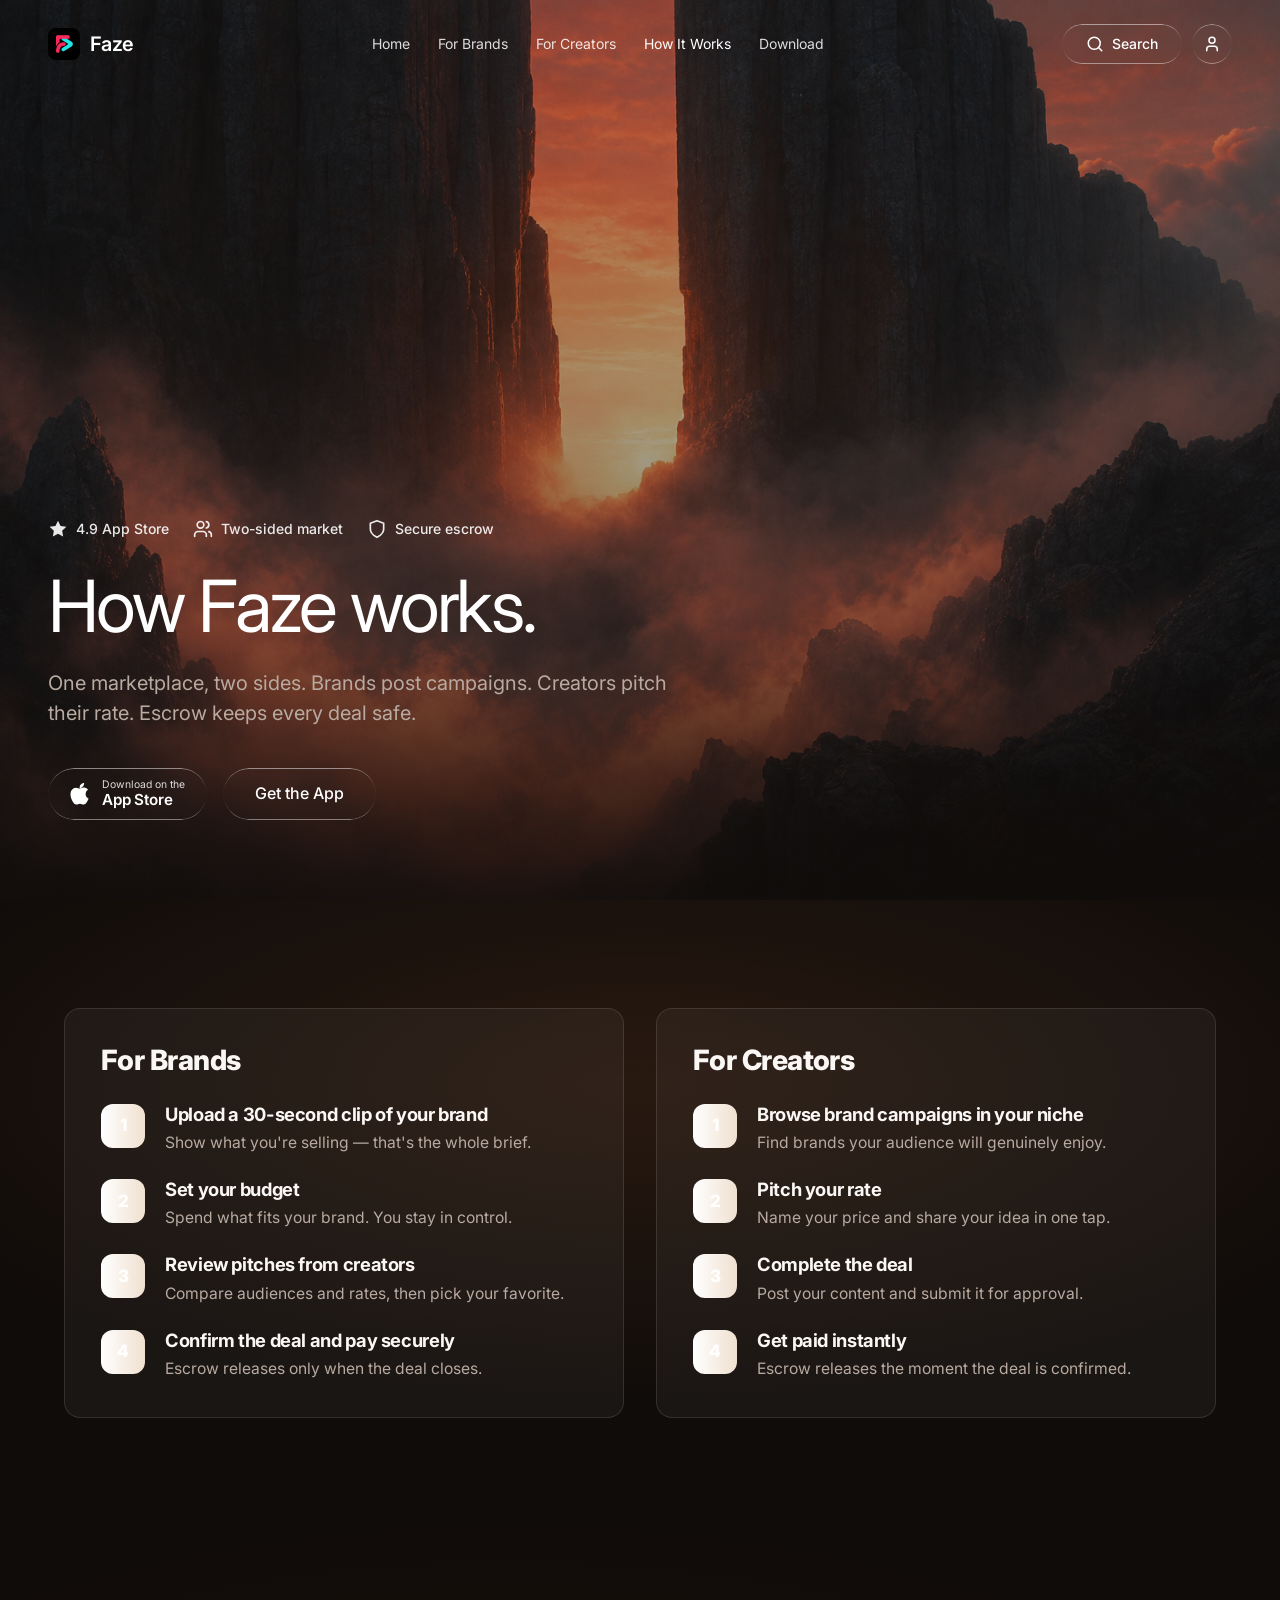
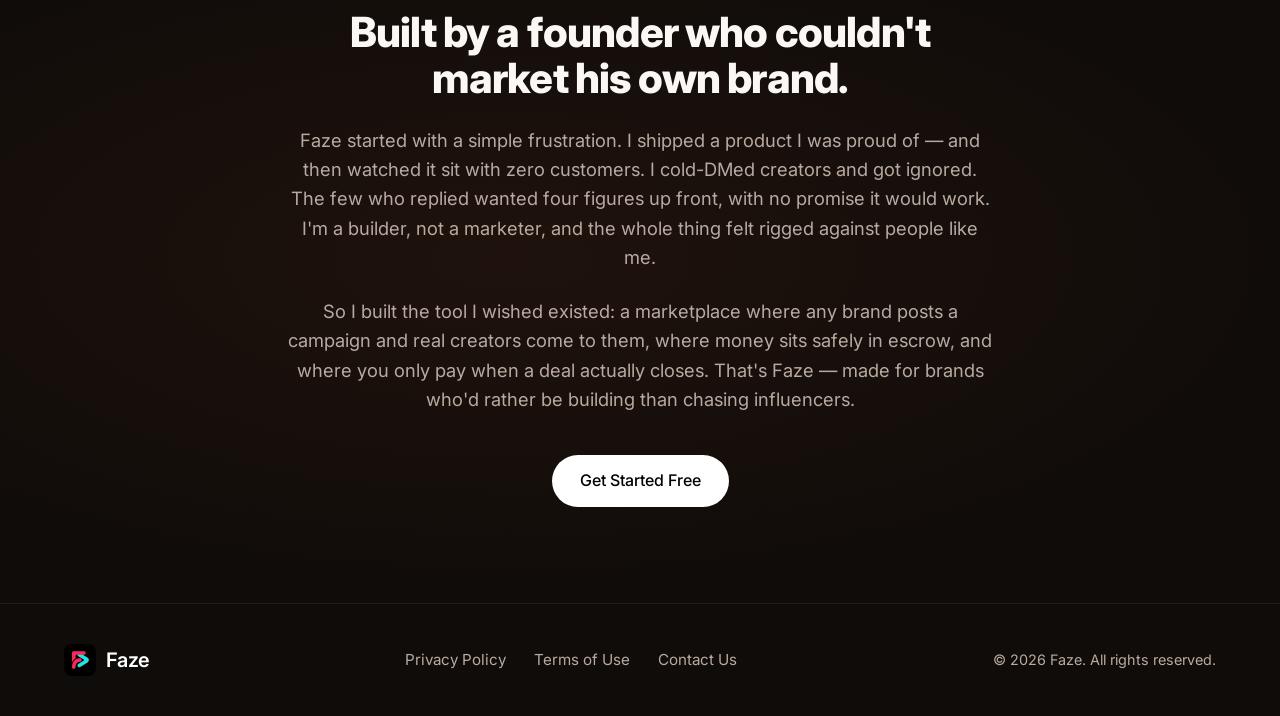
==== commit 29c04117: "Fix live Safari layout: pin logo size and bust CSS cache. Safari was showing an oversized logo and b" ====
--- a/about.html
+++ b/about.html
@@ -15,7 +15,7 @@
       rel="stylesheet"
     />
     <link rel="icon" type="image/png" href="assets/logo.png" />
-    <link rel="stylesheet" href="style.css" />
+    <link rel="stylesheet" href="style.css?v=20260722b" />
   </head>
   <body>
     <!-- ===== Cinematic hero ===== -->
@@ -27,7 +27,7 @@
 
       <header class="cine-nav">
         <a href="index.html" class="cine-logo animate-blur-fade-up" style="animation-delay: 0ms">
-          <img src="assets/logo.png" alt="" class="cine-logo-mark" />
+          <img src="assets/logo.png" alt="" class="cine-logo-mark" width="32" height="32" />
           <span>Faze</span>
         </a>
 
@@ -208,7 +208,7 @@
     <!-- ===== Footer ===== -->
     <footer class="footer">
       <div class="container footer-inner">
-        <a href="index.html" class="logo"><img src="assets/logo.png" alt="Faze logo" class="logo-mark" /><span>Faze</span></a>
+        <a href="index.html" class="logo"><img src="assets/logo.png" alt="Faze logo" class="logo-mark" width="32" height="32" /><span>Faze</span></a>
         <ul class="footer-links">
           <li><a href="#">Privacy Policy</a></li>
           <li><a href="#">Terms of Use</a></li>
@@ -218,6 +218,6 @@
       </div>
     </footer>
 
-    <script src="script.js" defer></script>
+    <script src="script.js?v=20260722b" defer></script>
   </body>
 </html>
--- a/style.css
+++ b/style.css
@@ -40,27 +40,12 @@
   -webkit-text-size-adjust: 100%;
 }
 
+html {
+  background-color: #100c0a;
+}
+
 body {
   margin: 0;
-  background-color: #100c0a;
-  background-image: none;
-  color: var(--text);
-  font-family: "Inter", system-ui, -apple-system, sans-serif;
-  font-size: 17px;
-  line-height: 1.6;
-  font-weight: 400;
-  -webkit-font-smoothing: antialiased;
-  overflow-x: hidden;
-  position: relative;
-}
-
-/* One continuous cinematic sky behind the whole site — no section seams */
-body::before {
-  content: "";
-  position: fixed;
-  inset: 0;
-  z-index: -1;
-  pointer-events: none;
   background-color: #100c0a;
   background-image:
     linear-gradient(
@@ -73,10 +58,19 @@
   background-size: cover;
   background-position: center top;
   background-repeat: no-repeat;
+  background-attachment: fixed;
+  color: var(--text);
+  font-family: "Inter", system-ui, -apple-system, sans-serif;
+  font-size: 17px;
+  line-height: 1.6;
+  font-weight: 400;
+  -webkit-font-smoothing: antialiased;
+  overflow-x: hidden;
 }
 
 img {
   max-width: 100%;
+  height: auto;
   display: block;
 }
 
@@ -205,11 +199,11 @@
 }
 
 /* ---------- Blur fade up ---------- */
-/* No filter:blur — Safari leaves residual blur on text/nav */
+/* Never leave UI at opacity:0 — that broke the live site when animations stalled */
 @keyframes blurFadeUp {
   from {
-    opacity: 0;
-    transform: translateY(28px);
+    opacity: 0.01;
+    transform: translateY(20px);
   }
   to {
     opacity: 1;
@@ -218,15 +212,15 @@
 }
 
 .animate-blur-fade-up {
-  opacity: 0;
-  animation: blurFadeUp 0.9s ease-out forwards;
+  opacity: 1;
+  animation: blurFadeUp 0.9s ease-out both;
 }
 
 @media (prefers-reduced-motion: reduce) {
   .animate-blur-fade-up {
-    opacity: 1;
-    animation: none;
-    transform: none;
+    opacity: 1 !important;
+    animation: none !important;
+    transform: none !important;
   }
 }
 
@@ -1648,16 +1642,30 @@
   font-size: 0.9rem;
 }
 
-/* ---------- Scroll reveal (no filter blur — Safari-safe) ---------- */
+/* ---------- Scroll reveal ---------- */
+/* Visible by default so a failed/slow script never blanks the page */
 .reveal {
-  opacity: 0;
-  transform: translateY(20px);
-  transition: opacity 0.6s ease, transform 0.6s ease;
-}
-
-.reveal.is-visible {
   opacity: 1;
   transform: none;
+}
+
+html.js-ready .reveal:not(.is-visible) {
+  opacity: 0;
+  transform: translateY(16px);
+  transition: opacity 0.6s ease, transform 0.6s ease;
+}
+
+html.js-ready .reveal.is-visible {
+  opacity: 1;
+  transform: none;
+}
+
+@media (prefers-reduced-motion: reduce) {
+  html.js-ready .reveal:not(.is-visible),
+  html.js-ready .reveal.is-visible {
+    opacity: 1 !important;
+    transform: none !important;
+  }
 }
 
 /* ---------- Responsive ---------- */
@@ -1820,25 +1828,6 @@
   border-radius: 0;
 }
 
-/* Dissolve hero into the shared page atmosphere (no hard cut) */
-.cine-hero::after {
-  content: "";
-  position: absolute;
-  left: 0;
-  right: 0;
-  bottom: 0;
-  height: 45%;
-  z-index: 2;
-  pointer-events: none;
-  background: linear-gradient(
-    to bottom,
-    rgba(16, 12, 10, 0) 0%,
-    rgba(16, 12, 10, 0.15) 35%,
-    rgba(16, 12, 10, 0.55) 70%,
-    rgba(16, 12, 10, 0.92) 100%
-  );
-}
-
 .cine-video {
   position: absolute;
   inset: 0;
@@ -1847,25 +1836,27 @@
   height: 100%;
   object-fit: cover;
   pointer-events: none;
-  -webkit-mask-image: linear-gradient(
+}
+
+/* Soft dissolve into page atmosphere — keep CTAs readable */
+.cine-hero::after {
+  content: "";
+  position: absolute;
+  left: 0;
+  right: 0;
+  bottom: 0;
+  height: 28%;
+  z-index: 1;
+  pointer-events: none;
+  background: linear-gradient(
     to bottom,
-    #000 0%,
-    #000 50%,
-    rgba(0, 0, 0, 0.85) 68%,
-    rgba(0, 0, 0, 0.4) 85%,
-    transparent 100%
+    rgba(16, 12, 10, 0) 0%,
+    rgba(16, 12, 10, 0.35) 55%,
+    rgba(16, 12, 10, 0.7) 100%
   );
-  mask-image: linear-gradient(
-    to bottom,
-    #000 0%,
-    #000 50%,
-    rgba(0, 0, 0, 0.85) 68%,
-    rgba(0, 0, 0, 0.4) 85%,
-    transparent 100%
-  );
-}
-
-/* Soft mist wash only — kept behind UI (z below content) */
+}
+
+/* Soft mist wash only — kept behind UI */
 .cine-blur-mask {
   position: absolute;
   left: 0;
@@ -1885,7 +1876,6 @@
 .cine-nav {
   position: relative;
   z-index: 50;
-  isolation: isolate;
   display: flex;
   align-items: center;
   justify-content: space-between;
@@ -1915,12 +1905,19 @@
   letter-spacing: -0.03em;
   color: #fff;
   text-decoration: none;
-}
-
-.cine-logo-mark {
-  width: 32px;
-  height: 32px;
+  flex: none;
+  max-width: 100%;
+}
+
+.cine-logo-mark,
+.logo-mark {
+  width: 32px !important;
+  height: 32px !important;
+  max-width: 32px !important;
+  max-height: 32px !important;
   border-radius: 8px;
+  object-fit: contain;
+  flex: none;
 }
 
 .cine-nav-links {
@@ -2111,7 +2108,6 @@
 .cine-content {
   position: relative;
   z-index: 10;
-  isolation: isolate;
   flex: 1;
   display: flex;
   flex-direction: column;
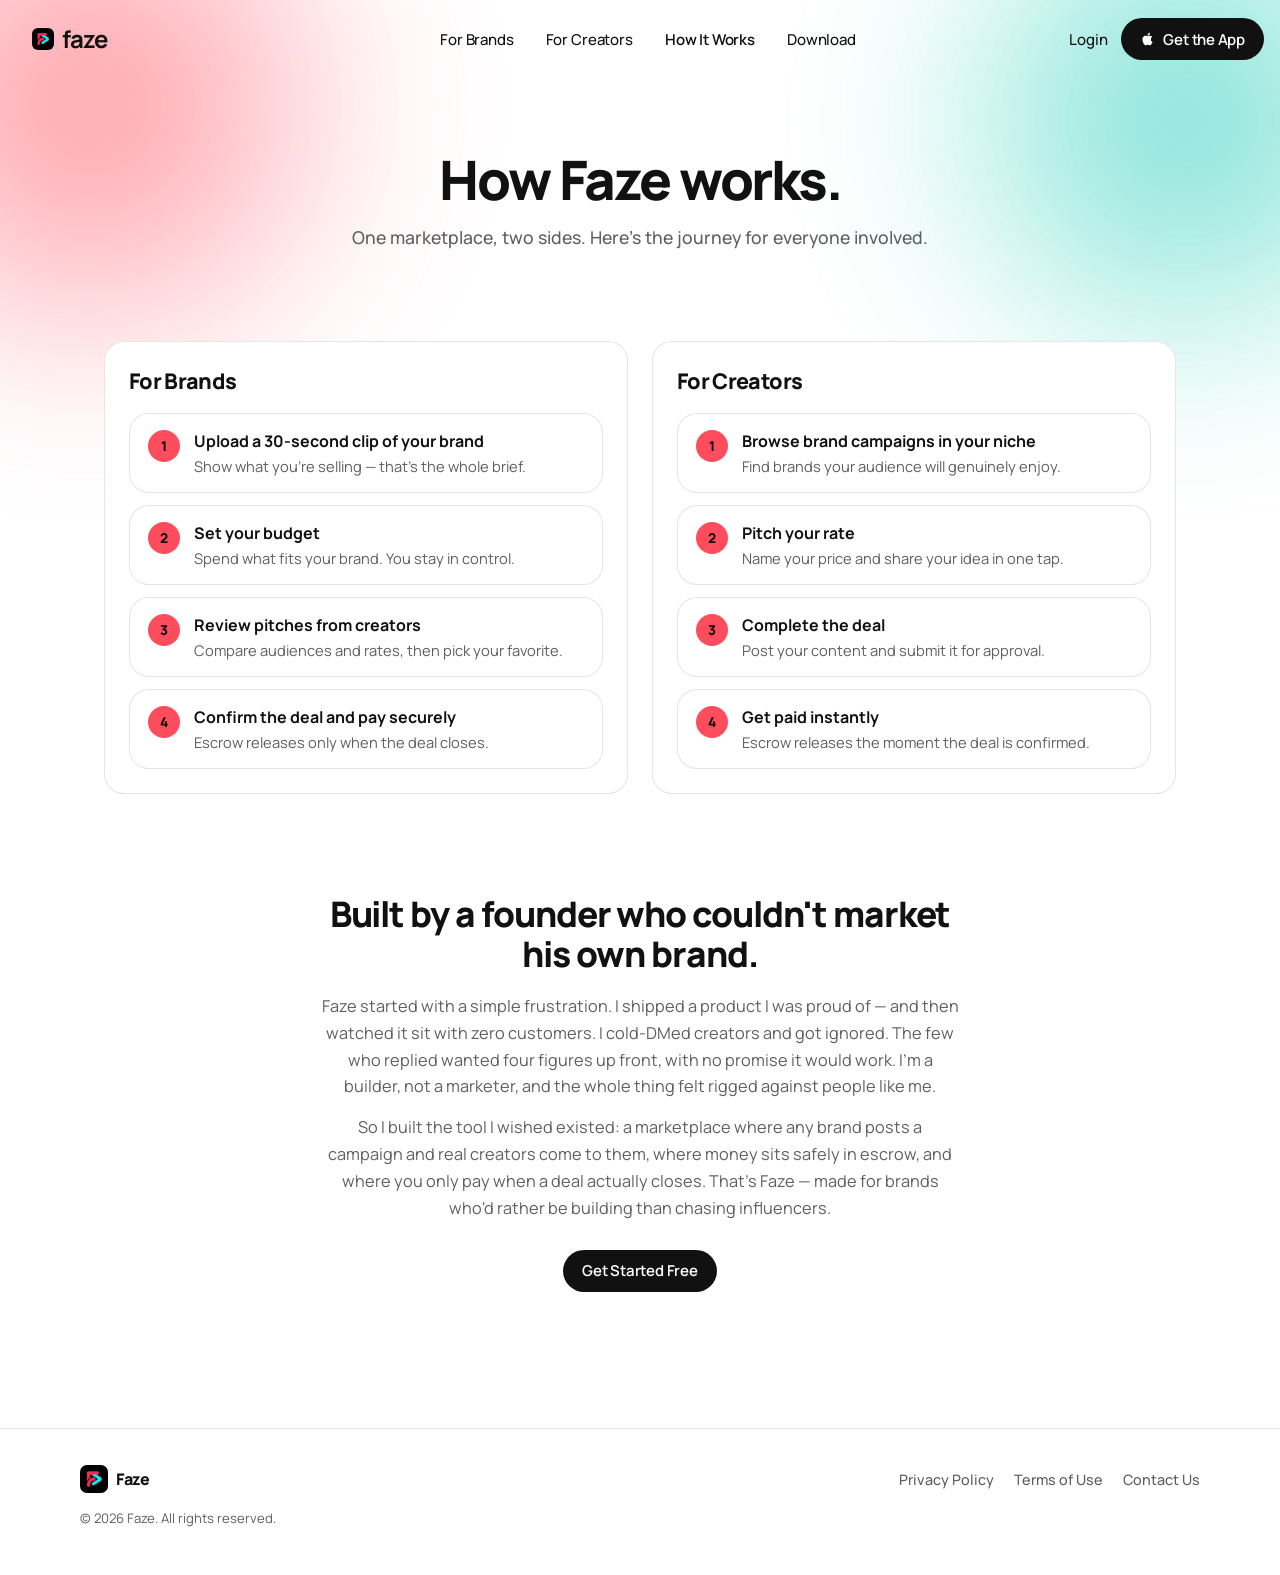
==== commit 7740c4c6: "Rebuild the site in a light Billo-style layout with Manrope and a product mockup. Replace the cinema" ====
--- a/about.html
+++ b/about.html
@@ -8,101 +8,48 @@
       name="description"
       content="See how Faze works for both sides of the marketplace, and read the story of why it was built for brands of every kind."
     />
-    <link rel="preconnect" href="https://fonts.googleapis.com" />
-    <link rel="preconnect" href="https://fonts.gstatic.com" crossorigin />
-    <link
-      href="https://fonts.googleapis.com/css2?family=Inter:wght@300;400;500;600;700&display=swap"
-      rel="stylesheet"
-    />
     <link rel="icon" type="image/png" href="assets/logo.png" />
-    <link rel="stylesheet" href="style.css?v=20260722b" />
+    <link rel="stylesheet" href="platform.css?v=20260730l" />
   </head>
-  <body>
-    <!-- ===== Cinematic hero ===== -->
-    <div class="cine-hero">
-      <video class="cine-video" autoplay muted loop playsinline aria-hidden="true">
-        <source src="https://d8j0ntlcm91z4.cloudfront.net/user_38xzZboKViGWJOttwIXH07lWA1P/hf_20260406_094145_4a271a6c-3869-4f1c-8aa7-aeb0cb227994.mp4" type="video/mp4" />
-      </video>
-      <div class="cine-blur-mask" aria-hidden="true"></div>
+  <body class="plat plat-page">
+    <div class="plat-blob plat-blob--tl" aria-hidden="true"></div>
+    <div class="plat-blob plat-blob--tr" aria-hidden="true"></div>
 
-      <header class="cine-nav">
-        <a href="index.html" class="cine-logo animate-blur-fade-up" style="animation-delay: 0ms">
-          <img src="assets/logo.png" alt="" class="cine-logo-mark" width="32" height="32" />
-          <span>Faze</span>
+    <header class="plat-nav">
+      <a href="index.html" class="plat-logo">
+        <img src="assets/logo.png" alt="" width="28" height="28" />
+        faze
+      </a>
+
+      <nav class="plat-nav-links nav-links" id="nav-links" aria-label="Primary">
+        <a href="for-developers.html">For Brands</a>
+        <a href="for-creators.html">For Creators</a>
+        <a href="about.html" class="is-active">How It Works</a>
+        <a href="download.html">Download</a>
+        <div class="plat-nav-mobile-cta">
+          <a href="https://apps.apple.com/us/app/faze-marketing/id6778672309" class="plat-btn plat-btn--dark" target="_blank" rel="noopener noreferrer"><svg class="plat-apple" width="15" height="18" viewBox="0 0 24 24" fill="currentColor" aria-hidden="true"><path d="M18.71 19.5c-.83 1.24-1.71 2.45-3.05 2.47-1.34.03-1.77-.79-3.29-.79-1.53 0-2 .77-3.27.82-1.31.05-2.3-1.32-3.14-2.53C4.25 17 2.94 12.45 4.7 9.39c.87-1.52 2.43-2.48 4.12-2.51 1.28-.02 2.5.87 3.29.87.78 0 2.26-1.07 3.81-.91.65.03 2.47.26 3.64 1.98-.09.06-2.17 1.28-2.15 3.81.03 3.02 2.65 4.03 2.68 4.04-.03.07-.42 1.44-1.38 2.83M13 3.5c.73-.83 1.94-1.46 2.94-1.5.13 1.17-.34 2.35-1.04 3.19-.69.85-1.83 1.51-2.95 1.42-.15-1.15.41-2.35 1.05-3.11z"/></svg> Get the App</a>
+        </div>
+      </nav>
+
+      <div class="plat-nav-actions">
+        <a href="download.html" class="plat-link">Login</a>
+        <a href="https://apps.apple.com/us/app/faze-marketing/id6778672309" class="plat-btn plat-btn--dark" target="_blank" rel="noopener noreferrer">
+          <svg class="plat-apple" width="15" height="18" viewBox="0 0 24 24" fill="currentColor" aria-hidden="true"><path d="M18.71 19.5c-.83 1.24-1.71 2.45-3.05 2.47-1.34.03-1.77-.79-3.29-.79-1.53 0-2 .77-3.27.82-1.31.05-2.3-1.32-3.14-2.53C4.25 17 2.94 12.45 4.7 9.39c.87-1.52 2.43-2.48 4.12-2.51 1.28-.02 2.5.87 3.29.87.78 0 2.26-1.07 3.81-.91.65.03 2.47.26 3.64 1.98-.09.06-2.17 1.28-2.15 3.81.03 3.02 2.65 4.03 2.68 4.04-.03.07-.42 1.44-1.38 2.83M13 3.5c.73-.83 1.94-1.46 2.94-1.5.13 1.17-.34 2.35-1.04 3.19-.69.85-1.83 1.51-2.95 1.42-.15-1.15.41-2.35 1.05-3.11z"/></svg> Get the App
         </a>
+        <button class="plat-burger hamburger" type="button" aria-label="Menu" aria-expanded="false" aria-controls="nav-links">
+          <span></span><span></span><span></span>
+        </button>
+      </div>
+    </header>
 
-        <ul class="nav-links cine-nav-links" id="nav-links">
-          <li><a href="index.html" class="animate-blur-fade-up" style="animation-delay: 100ms">Home</a></li>
-          <li><a href="for-developers.html" class="animate-blur-fade-up" style="animation-delay: 150ms">For Brands</a></li>
-          <li><a href="for-creators.html" class="animate-blur-fade-up" style="animation-delay: 200ms">For Creators</a></li>
-          <li><a href="about.html" class="active animate-blur-fade-up" style="animation-delay: 250ms">How It Works</a></li>
-          <li><a href="download.html" class="animate-blur-fade-up" style="animation-delay: 300ms">Download</a></li>
-          <li class="cine-mobile-tools">
-            <a href="download.html" class="liquid-glass cine-pill">Search</a>
-            <a href="https://apps.apple.com/us/app/faze-marketing/id6778672309" class="liquid-glass cine-icon-btn" target="_blank" rel="noopener noreferrer" aria-label="Get the app">
-              <svg width="18" height="18" viewBox="0 0 24 24" fill="none" stroke="currentColor" stroke-width="2" stroke-linecap="round" stroke-linejoin="round" aria-hidden="true"><path d="M19 21v-2a4 4 0 0 0-4-4H9a4 4 0 0 0-4 4v2"/><circle cx="12" cy="7" r="4"/></svg>
-            </a>
-          </li>
-        </ul>
+    <main class="plat-page-main">
+      <section class="plat-inner-hero">
+        <h1>How Faze works.</h1>
+        <p class="sub">
+          One marketplace, two sides. Here's the journey for everyone involved.
+        </p>
+      </section>
 
-        <div class="cine-nav-right">
-          <a href="download.html" class="liquid-glass cine-pill animate-blur-fade-up" style="animation-delay: 350ms">
-            <svg width="18" height="18" viewBox="0 0 24 24" fill="none" stroke="currentColor" stroke-width="2" stroke-linecap="round" stroke-linejoin="round" aria-hidden="true"><circle cx="11" cy="11" r="8"/><path d="m21 21-4.3-4.3"/></svg>
-            Search
-          </a>
-          <a href="https://apps.apple.com/us/app/faze-marketing/id6778672309" class="liquid-glass cine-icon-btn animate-blur-fade-up" style="animation-delay: 400ms" target="_blank" rel="noopener noreferrer" aria-label="Get the app">
-            <svg width="18" height="18" viewBox="0 0 24 24" fill="none" stroke="currentColor" stroke-width="2" stroke-linecap="round" stroke-linejoin="round" aria-hidden="true"><path d="M19 21v-2a4 4 0 0 0-4-4H9a4 4 0 0 0-4 4v2"/><circle cx="12" cy="7" r="4"/></svg>
-          </a>
-          <button class="liquid-glass cine-icon-btn hamburger animate-blur-fade-up" style="animation-delay: 350ms" aria-label="Toggle navigation menu" aria-expanded="false" aria-controls="nav-links">
-            <span></span><span></span><span></span>
-          </button>
-        </div>
-      </header>
-
-      <div class="cine-content">
-        <div class="cine-content-inner">
-          <div class="cine-copy">
-            <div class="cine-meta animate-blur-fade-up" style="animation-delay: 300ms">
-              <span class="cine-meta-item">
-                <svg width="16" height="16" viewBox="0 0 24 24" fill="currentColor" aria-hidden="true"><path d="M12 2l3.09 6.26L22 9.27l-5 4.87 1.18 6.88L12 17.77l-6.18 3.25L7 14.14 2 9.27l6.91-1.01L12 2z"/></svg>
-                <span>4.9 App Store</span>
-              </span>
-              <span class="cine-meta-item">
-                <svg width="16" height="16" viewBox="0 0 24 24" fill="none" stroke="currentColor" stroke-width="2" stroke-linecap="round" stroke-linejoin="round" aria-hidden="true"><path d="M16 21v-2a4 4 0 0 0-4-4H6a4 4 0 0 0-4 4v2"/><circle cx="9" cy="7" r="4"/><path d="M22 21v-2a4 4 0 0 0-3-3.87"/><path d="M16 3.13a4 4 0 0 1 0 7.75"/></svg>
-                <span>Two-sided market</span>
-              </span>
-              <span class="cine-meta-item">
-                <svg width="16" height="16" viewBox="0 0 24 24" fill="none" stroke="currentColor" stroke-width="2" stroke-linecap="round" stroke-linejoin="round" aria-hidden="true"><path d="M12 22s8-4 8-10V5l-8-3-8 3v7c0 6 8 10 8 10z"/></svg>
-                <span>Secure escrow</span>
-              </span>
-            </div>
-
-            <h1 class="cine-title animate-blur-fade-up" style="animation-delay: 400ms">
-              How Faze works.
-            </h1>
-
-            <p class="cine-desc animate-blur-fade-up" style="animation-delay: 500ms">
-              One marketplace, two sides. Brands post campaigns. Creators pitch their rate. Escrow keeps every deal safe.
-            </p>
-
-            <div class="cine-actions">
-              <a href="https://apps.apple.com/us/app/faze-marketing/id6778672309" class="liquid-glass cine-btn-glass store-badge--glass animate-blur-fade-up" style="animation-delay: 600ms" target="_blank" rel="noopener noreferrer" aria-label="Download on the App Store">
-                <svg viewBox="0 0 24 24" fill="currentColor" aria-hidden="true"><path d="M17.05 12.04c-.03-3.07 2.5-4.54 2.62-4.62-1.43-2.09-3.65-2.38-4.44-2.41-1.89-.19-3.69 1.11-4.65 1.11-.96 0-2.44-1.08-4.02-1.05-2.07.03-3.98 1.2-5.04 3.06-2.15 3.73-.55 9.25 1.54 12.28 1.02 1.48 2.24 3.15 3.83 3.09 1.54-.06 2.12-.99 3.98-.99 1.86 0 2.38.99 4.01.96 1.66-.03 2.71-1.51 3.72-3 1.17-1.72 1.66-3.39 1.68-3.48-.04-.02-3.22-1.24-3.26-4.9zM14.13 3.78c.85-1.03 1.42-2.46 1.26-3.88-1.22.05-2.7.81-3.58 1.84-.79.91-1.48 2.37-1.29 3.76 1.36.11 2.75-.69 3.61-1.72z"/></svg>
-                <span>
-                  <small>Download on the</small>
-                  <strong>App Store</strong>
-                </span>
-              </a>
-              <a href="download.html" class="liquid-glass cine-btn-glass animate-blur-fade-up" style="animation-delay: 700ms">
-                Get the App
-              </a>
-            </div>
-          </div>
-        </div>
-      </div>
-    </div>
-
-    <main>
       <!-- ===== Two-column ===== -->
       <section class="scene-bg scene-bg--mist">
         <div class="container">
@@ -181,7 +128,7 @@
       </section>
 
       <!-- ===== Origin story ===== -->
-      <section class="section-surface scene-bg scene-bg--canyon">
+      <section class="section-surface">
         <div class="container origin reveal">
           <h2>Built by a founder who couldn't market his own brand.</h2>
           <p>
@@ -199,7 +146,7 @@
             than chasing influencers.
           </p>
           <div class="hero-actions">
-            <a href="download.html" class="btn btn-primary">Get Started Free</a>
+            <a href="download.html" class="plat-btn plat-btn--dark">Get Started Free</a>
           </div>
         </div>
       </section>
@@ -218,6 +165,6 @@
       </div>
     </footer>
 
-    <script src="script.js?v=20260722b" defer></script>
+    <script src="script.js?v=20260730k" defer></script>
   </body>
 </html>
--- a/platform.css
+++ b/platform.css
@@ -0,0 +1,1509 @@
+/* ============================================================
+   Faze — Billo-inspired light platform homepage
+   ============================================================ */
+
+@font-face {
+  font-family: "Manrope";
+  src: url("assets/fonts/Manrope-Regular.ttf") format("truetype");
+  font-weight: 400;
+  font-style: normal;
+  font-display: swap;
+}
+
+@font-face {
+  font-family: "Manrope";
+  src: url("assets/fonts/Manrope-Medium.ttf") format("truetype");
+  font-weight: 500;
+  font-style: normal;
+  font-display: swap;
+}
+
+@font-face {
+  font-family: "Manrope";
+  src: url("assets/fonts/Manrope-SemiBold.ttf") format("truetype");
+  font-weight: 600;
+  font-style: normal;
+  font-display: swap;
+}
+
+@font-face {
+  font-family: "Manrope";
+  src: url("assets/fonts/Manrope-Bold.ttf") format("truetype");
+  font-weight: 700;
+  font-style: normal;
+  font-display: swap;
+}
+
+@font-face {
+  font-family: "Manrope";
+  src: url("assets/fonts/Manrope-ExtraBold.ttf") format("truetype");
+  font-weight: 800;
+  font-style: normal;
+  font-display: swap;
+}
+
+:root {
+  --plat-bg: #ffffff;
+  --plat-white: #ffffff;
+  --plat-ink: #111111;
+  --plat-muted: #5f5f5f;
+  --plat-accent: #ff4d5e;
+  --plat-accent-soft: rgba(255, 77, 94, 0.12);
+  --plat-red: #ff4d5e;
+  --plat-teal: #1fc8b8;
+  --plat-purple: #9b8cff;
+  --plat-purple-soft: #c4b8ff;
+  --plat-border: rgba(0, 0, 0, 0.1);
+  --plat-radius: 999px;
+  --plat-font: "Manrope", system-ui, -apple-system, BlinkMacSystemFont, sans-serif;
+  --plat-max: 1120px;
+}
+
+*,
+*::before,
+*::after {
+  box-sizing: border-box;
+}
+
+html {
+  scroll-behavior: smooth;
+}
+
+body.plat {
+  margin: 0;
+  min-height: 100svh;
+  font-family: var(--plat-font);
+  color: var(--plat-ink);
+  background: var(--plat-bg);
+  -webkit-font-smoothing: antialiased;
+  overflow-x: hidden;
+  position: relative;
+}
+
+img {
+  max-width: 100%;
+  display: block;
+}
+
+a {
+  color: inherit;
+  text-decoration: none;
+}
+
+/* ---------- Red / teal atmosphere blobs ---------- */
+.plat-blob {
+  position: fixed;
+  border-radius: 50%;
+  pointer-events: none;
+  z-index: 0;
+  filter: blur(72px);
+  opacity: 0.72;
+}
+
+.plat-blob--tl {
+  width: min(58vw, 640px);
+  height: min(58vw, 640px);
+  top: -24%;
+  left: -18%;
+  background: radial-gradient(
+    circle,
+    rgba(255, 77, 94, 0.85) 0%,
+    rgba(255, 107, 122, 0.45) 38%,
+    transparent 72%
+  );
+}
+
+.plat-blob--tr {
+  width: min(54vw, 600px);
+  height: min(54vw, 600px);
+  top: -20%;
+  right: -16%;
+  background: radial-gradient(
+    circle,
+    rgba(31, 200, 184, 0.85) 0%,
+    rgba(45, 212, 191, 0.42) 40%,
+    transparent 72%
+  );
+}
+
+.plat-blob--bl {
+  width: min(42vw, 440px);
+  height: min(42vw, 440px);
+  bottom: 6%;
+  left: -12%;
+  opacity: 0.4;
+  filter: blur(80px);
+  background: radial-gradient(
+    circle,
+    rgba(255, 77, 94, 0.35) 0%,
+    rgba(31, 200, 184, 0.3) 45%,
+    transparent 72%
+  );
+}
+
+/* ---------- Nav ---------- */
+.plat-nav {
+  position: relative;
+  z-index: 40;
+  display: grid;
+  grid-template-columns: 1fr auto 1fr;
+  align-items: center;
+  gap: 24px;
+  max-width: 1320px;
+  margin: 0 auto;
+  padding: 18px 16px 10px 32px;
+}
+
+.plat-logo {
+  display: inline-flex;
+  align-items: center;
+  gap: 8px;
+  font-size: 1.5rem;
+  font-weight: 700;
+  letter-spacing: -0.045em;
+  text-transform: lowercase;
+  color: #111;
+  line-height: 1;
+}
+
+.plat-logo img {
+  width: 22px;
+  height: 22px;
+  border-radius: 6px;
+  object-fit: contain;
+}
+
+.plat-nav-links {
+  display: none;
+  align-items: center;
+  gap: 32px;
+  list-style: none;
+  margin: 0;
+  padding: 0;
+}
+
+.plat-nav-links a {
+  font-size: 0.9375rem;
+  font-weight: 500;
+  color: #111;
+  opacity: 1;
+  letter-spacing: -0.01em;
+  transition: opacity 0.2s ease;
+}
+
+.plat-nav-links a:hover {
+  opacity: 0.65;
+}
+
+.plat-nav-actions {
+  display: flex;
+  align-items: center;
+  gap: 14px;
+  justify-self: end;
+}
+
+.plat-link {
+  display: none;
+  font-size: 0.9375rem;
+  font-weight: 500;
+  color: #111;
+  letter-spacing: -0.01em;
+}
+
+.plat-link:hover {
+  opacity: 0.65;
+}
+
+.plat-nav-mobile-cta {
+  display: none;
+}
+
+.plat-burger {
+  display: inline-flex;
+  flex-direction: column;
+  justify-content: center;
+  gap: 5px;
+  width: 42px;
+  height: 42px;
+  padding: 0;
+  border: 1px solid var(--plat-border);
+  border-radius: 12px;
+  background: var(--plat-white);
+  cursor: pointer;
+}
+
+.plat-burger span {
+  display: block;
+  width: 16px;
+  height: 2px;
+  margin-inline: auto;
+  background: var(--plat-ink);
+  border-radius: 2px;
+  transition: transform 0.25s ease, opacity 0.25s ease;
+}
+
+.plat-burger[aria-expanded="true"] span:nth-child(1) {
+  transform: translateY(7px) rotate(45deg);
+}
+.plat-burger[aria-expanded="true"] span:nth-child(2) {
+  opacity: 0;
+}
+.plat-burger[aria-expanded="true"] span:nth-child(3) {
+  transform: translateY(-7px) rotate(-45deg);
+}
+
+@media (min-width: 900px) {
+  .plat-nav-links {
+    display: flex;
+  }
+  .plat-link {
+    display: inline;
+  }
+  .plat-burger {
+    display: none;
+  }
+}
+
+@media (max-width: 899px) {
+  .plat-nav {
+    display: flex;
+    justify-content: space-between;
+  }
+
+  .plat-nav-links {
+    position: absolute;
+    top: 72px;
+    left: 16px;
+    right: 16px;
+    display: flex;
+    flex-direction: column;
+    align-items: stretch;
+    gap: 4px;
+    padding: 14px;
+    border-radius: 18px;
+    background: rgba(255, 255, 255, 0.96);
+    border: 1px solid var(--plat-border);
+    box-shadow: 0 20px 40px rgba(0, 0, 0, 0.08);
+    opacity: 0;
+    transform: translateY(-8px);
+    pointer-events: none;
+    transition: opacity 0.25s ease, transform 0.25s ease;
+    z-index: 50;
+  }
+
+  .plat-nav-links.open {
+    opacity: 1;
+    transform: none;
+    pointer-events: auto;
+  }
+
+  .plat-nav-links a {
+    padding: 12px 14px;
+    border-radius: 12px;
+  }
+
+  .plat-nav-links a:hover {
+    background: rgba(0, 0, 0, 0.04);
+  }
+
+  .plat-nav-mobile-cta {
+    display: block;
+    margin-top: 8px;
+    padding-top: 12px;
+    border-top: 1px solid var(--plat-border);
+  }
+
+  .plat-nav-mobile-cta .plat-btn {
+    width: 100%;
+  }
+
+  .plat-nav-actions .plat-btn--dark {
+    display: none;
+  }
+}
+
+/* ---------- Buttons ---------- */
+.plat-btn {
+  display: inline-flex;
+  align-items: center;
+  justify-content: center;
+  gap: 8px;
+  height: 42px;
+  padding: 0 18px;
+  border-radius: var(--plat-radius);
+  font-family: inherit;
+  font-size: 0.9375rem;
+  font-weight: 600;
+  letter-spacing: -0.015em;
+  border: 1px solid transparent;
+  cursor: pointer;
+  transition: transform 0.25s cubic-bezier(0.22, 1, 0.36, 1), box-shadow 0.25s ease, background 0.2s ease;
+}
+
+.plat-apple {
+  flex: 0 0 auto;
+  display: block;
+  margin-top: -1px;
+}
+
+.plat-btn--lg {
+  height: 48px;
+  padding: 0 22px;
+  font-size: 0.975rem;
+}
+
+.plat-btn--dark {
+  background: var(--plat-ink);
+  color: #fff;
+}
+
+.plat-btn--dark:hover {
+  transform: translateY(-3px);
+  box-shadow: 0 12px 24px rgba(0, 0, 0, 0.18);
+}
+
+.plat-btn--ghost {
+  background: var(--plat-white);
+  color: var(--plat-ink);
+  border-color: rgba(0, 0, 0, 0.18);
+}
+
+.plat-btn--ghost:hover {
+  transform: translateY(-3px);
+  box-shadow: 0 10px 22px rgba(0, 0, 0, 0.08);
+}
+
+/* ---------- Hero ---------- */
+.plat-main {
+  position: relative;
+  z-index: 1;
+}
+
+.plat-hero {
+  max-width: 820px;
+  margin: 0 auto;
+  padding: 48px 24px 36px;
+  text-align: center;
+}
+
+.plat-experts {
+  display: flex;
+  flex-wrap: wrap;
+  align-items: center;
+  justify-content: center;
+  gap: 10px 14px;
+  margin: 0 0 28px;
+  font-size: 0.85rem;
+  font-weight: 500;
+  color: var(--plat-muted);
+}
+
+.plat-expert-logo {
+  display: inline-flex;
+  align-items: center;
+  gap: 6px;
+  height: 28px;
+  padding: 0 12px;
+  border-radius: 999px;
+  background: rgba(255, 255, 255, 0.85);
+  border: 1px solid var(--plat-border);
+  font-size: 0.78rem;
+  font-weight: 700;
+  letter-spacing: -0.02em;
+  color: var(--plat-ink);
+}
+
+.plat-expert-logo svg {
+  flex: 0 0 auto;
+}
+
+.plat-headline {
+  margin: 0 auto 22px;
+  max-width: 920px;
+  font-size: clamp(2.4rem, 6.4vw, 4.25rem);
+  font-weight: 500;
+  line-height: 1.05;
+  letter-spacing: -0.04em;
+  color: #111;
+}
+
+.plat-headline-wrap {
+  position: relative;
+  display: inline-block;
+}
+
+.plat-pill {
+  position: absolute;
+  top: -0.7em;
+  left: 50%;
+  display: inline-flex;
+  align-items: center;
+  height: 1.55em;
+  padding: 0 0.75em;
+  border-radius: 999px;
+  background: var(--plat-accent);
+  color: var(--plat-ink);
+  font-size: 0.26em;
+  font-weight: 700;
+  letter-spacing: -0.02em;
+  text-transform: lowercase;
+  box-shadow: 0 8px 20px rgba(255, 77, 94, 0.25);
+  transform: translateX(-35%) rotate(-8deg);
+  will-change: transform;
+  pointer-events: none;
+  z-index: 2;
+}
+
+.plat-sub {
+  margin: 0 auto 32px;
+  max-width: 54ch;
+  font-size: clamp(1rem, 2vw, 1.125rem);
+  line-height: 1.5;
+  font-weight: 400;
+  color: #2e2e2e;
+}
+
+.plat-ctas {
+  display: flex;
+  flex-wrap: wrap;
+  justify-content: center;
+  gap: 12px;
+}
+
+/* ---------- Dashboard preview ---------- */
+.plat-preview {
+  position: relative;
+  max-width: 1040px;
+  margin: 36px auto 0;
+  padding: 0 20px 56px;
+}
+
+.plat-dash {
+  background: #f0f1f3;
+  border-radius: 22px;
+  padding: 0;
+  border: 1px solid rgba(0, 0, 0, 0.06);
+  box-shadow:
+    0 1px 0 rgba(255, 255, 255, 0.9) inset,
+    0 40px 80px -36px rgba(0, 0, 0, 0.28),
+    0 12px 24px -16px rgba(0, 0, 0, 0.12);
+  overflow: hidden;
+}
+
+.plat-dash-chrome {
+  display: flex;
+  align-items: center;
+  gap: 7px;
+  padding: 12px 16px;
+  background: linear-gradient(180deg, #fafafa, #f0f0f0);
+  border-bottom: 1px solid rgba(0, 0, 0, 0.06);
+}
+
+.plat-dot {
+  width: 10px;
+  height: 10px;
+  border-radius: 50%;
+}
+
+.plat-dot--r { background: #ff5f57; }
+.plat-dot--y { background: #febc2e; }
+.plat-dot--g { background: #28c840; }
+
+.plat-dash-url {
+  margin-left: 10px;
+  flex: 1;
+  height: 26px;
+  display: flex;
+  align-items: center;
+  padding: 0 12px;
+  border-radius: 8px;
+  background: #fff;
+  border: 1px solid rgba(0, 0, 0, 0.06);
+  font-size: 0.72rem;
+  font-weight: 500;
+  color: #8a8a8a;
+  letter-spacing: -0.01em;
+}
+
+.plat-dash-shell {
+  display: grid;
+  grid-template-columns: 168px 1fr;
+  min-height: 420px;
+}
+
+.plat-side {
+  display: flex;
+  flex-direction: column;
+  gap: 18px;
+  padding: 18px 14px;
+  background: #fafafa;
+  border-right: 1px solid rgba(0, 0, 0, 0.06);
+}
+
+.plat-side-brand {
+  display: flex;
+  align-items: center;
+  gap: 8px;
+  font-size: 0.95rem;
+  font-weight: 700;
+  letter-spacing: -0.03em;
+}
+
+.plat-side-brand img {
+  width: 22px;
+  height: 22px;
+  border-radius: 6px;
+}
+
+.plat-side-nav {
+  display: flex;
+  flex-direction: column;
+  gap: 4px;
+}
+
+.plat-side-nav span {
+  padding: 8px 10px;
+  border-radius: 10px;
+  font-size: 0.78rem;
+  font-weight: 500;
+  color: #6b6b6b;
+}
+
+.plat-side-nav .is-active {
+  background: #111;
+  color: #fff;
+  font-weight: 600;
+}
+
+.plat-side-user {
+  margin-top: auto;
+  display: flex;
+  align-items: center;
+  gap: 8px;
+  padding: 10px;
+  border-radius: 12px;
+  background: #fff;
+  border: 1px solid rgba(0, 0, 0, 0.06);
+}
+
+.plat-side-user strong {
+  display: block;
+  font-size: 0.72rem;
+  font-weight: 650;
+  font-style: normal;
+}
+
+.plat-side-user em {
+  display: block;
+  font-size: 0.65rem;
+  font-style: normal;
+  color: #888;
+}
+
+.plat-avatar {
+  flex: 0 0 auto;
+  display: grid;
+  place-items: center;
+  width: 36px;
+  height: 36px;
+  border-radius: 50%;
+  background: linear-gradient(135deg, #ff6b7a, #1fc8b8);
+  color: #fff;
+  font-size: 0.72rem;
+  font-weight: 700;
+  letter-spacing: -0.02em;
+}
+
+.plat-avatar--sm {
+  width: 28px;
+  height: 28px;
+  font-size: 0.62rem;
+}
+
+.plat-dash-main {
+  min-width: 0;
+  background: #e9eaee;
+}
+
+.plat-dash-top {
+  display: flex;
+  flex-wrap: wrap;
+  align-items: center;
+  justify-content: space-between;
+  gap: 10px;
+  padding: 12px 16px;
+}
+
+.plat-dash-crumbs {
+  display: flex;
+  flex-wrap: wrap;
+  gap: 8px 16px;
+  font-size: 0.8rem;
+  font-weight: 500;
+  color: #7a7a7a;
+}
+
+.plat-dash-crumbs .is-active {
+  color: var(--plat-ink);
+  font-weight: 650;
+  text-decoration: underline;
+  text-decoration-color: #7c6cff;
+  text-underline-offset: 6px;
+  text-decoration-thickness: 2px;
+}
+
+.plat-dash-tools {
+  display: flex;
+  gap: 8px;
+}
+
+.plat-chip {
+  height: 28px;
+  padding: 0 12px;
+  border-radius: 999px;
+  background: rgba(255, 255, 255, 0.8);
+  border: 1px solid rgba(0, 0, 0, 0.06);
+  font-size: 0.72rem;
+  font-weight: 600;
+  display: inline-flex;
+  align-items: center;
+  color: #555;
+}
+
+.plat-chip--solid {
+  background: #111;
+  color: #fff;
+  border-color: #111;
+}
+
+.plat-dash-body {
+  margin: 0 12px 14px;
+  background: var(--plat-white);
+  border-radius: 18px;
+  padding: 18px 18px 16px;
+  min-height: 300px;
+  border: 1px solid rgba(0, 0, 0, 0.04);
+  box-shadow: 0 8px 24px -18px rgba(0, 0, 0, 0.25);
+}
+
+.plat-dash-head {
+  display: flex;
+  flex-wrap: wrap;
+  align-items: flex-start;
+  justify-content: space-between;
+  gap: 12px;
+  margin-bottom: 16px;
+}
+
+.plat-dash-head h2 {
+  margin: 0;
+  font-size: 1.1rem;
+  font-weight: 700;
+  letter-spacing: -0.03em;
+}
+
+.plat-dash-sub {
+  margin: 4px 0 0;
+  font-size: 0.78rem;
+  color: #8a8a8a;
+  font-weight: 500;
+}
+
+.plat-dash-tags {
+  display: flex;
+  flex-wrap: wrap;
+  gap: 8px;
+}
+
+.plat-dash-tags span {
+  height: 28px;
+  padding: 0 12px;
+  border-radius: 999px;
+  background: #f3f3f5;
+  font-size: 0.72rem;
+  font-weight: 600;
+  display: inline-flex;
+  align-items: center;
+  color: #666;
+}
+
+.plat-dash-tags .is-on {
+  background: rgba(124, 108, 255, 0.12);
+  color: #5b4fe0;
+}
+
+.plat-dash-grid {
+  display: grid;
+  grid-template-columns: 1.2fr 0.9fr;
+  gap: 14px;
+  align-items: stretch;
+}
+
+@media (max-width: 900px) {
+  .plat-dash-shell {
+    grid-template-columns: 1fr;
+  }
+
+  .plat-side {
+    display: none;
+  }
+}
+
+@media (max-width: 720px) {
+  .plat-dash-grid {
+    grid-template-columns: 1fr;
+  }
+
+  .plat-table {
+    display: none;
+  }
+}
+
+.plat-card {
+  border-radius: 16px;
+  border: 1px solid #ececf0;
+  background: #fbfbfd;
+  padding: 14px;
+}
+
+.plat-card-top {
+  display: flex;
+  align-items: center;
+  justify-content: space-between;
+  margin-bottom: 10px;
+}
+
+.plat-card-label {
+  margin: 0;
+  font-size: 0.75rem;
+  font-weight: 600;
+  color: #777;
+}
+
+.plat-badge {
+  height: 22px;
+  padding: 0 8px;
+  border-radius: 999px;
+  background: rgba(31, 200, 184, 0.15);
+  color: #0f9e90;
+  font-size: 0.65rem;
+  font-weight: 700;
+  display: inline-flex;
+  align-items: center;
+  letter-spacing: 0.02em;
+  text-transform: uppercase;
+}
+
+.plat-card-media {
+  position: relative;
+  height: 168px;
+  border-radius: 14px;
+  overflow: hidden;
+  background: #1a1a1a;
+  box-shadow: inset 0 0 0 1px rgba(255, 255, 255, 0.08);
+}
+
+.plat-card-thumb {
+  position: absolute;
+  inset: 0;
+  width: 100%;
+  height: 100%;
+  object-fit: cover;
+  object-position: center 20%;
+}
+
+.plat-card-media::after {
+  content: "";
+  position: absolute;
+  inset: 0;
+  background: linear-gradient(180deg, rgba(0, 0, 0, 0.08) 0%, rgba(0, 0, 0, 0.45) 100%);
+  pointer-events: none;
+}
+
+.plat-card-creator {
+  position: absolute;
+  top: 12px;
+  left: 12px;
+  z-index: 2;
+  display: flex;
+  align-items: center;
+  gap: 8px;
+  padding: 6px 10px 6px 6px;
+  border-radius: 999px;
+  background: rgba(255, 255, 255, 0.92);
+  backdrop-filter: blur(8px);
+  box-shadow: 0 8px 20px rgba(0, 0, 0, 0.12);
+}
+
+.plat-card-creator .plat-avatar {
+  width: 28px;
+  height: 28px;
+  font-size: 0.62rem;
+}
+
+.plat-card-creator strong {
+  display: block;
+  font-size: 0.72rem;
+  font-weight: 700;
+  line-height: 1.1;
+}
+
+.plat-card-creator em {
+  display: block;
+  font-size: 0.62rem;
+  font-style: normal;
+  color: #777;
+}
+
+.plat-card-play {
+  position: absolute;
+  inset: 0;
+  z-index: 2;
+  display: grid;
+  place-items: center;
+  color: #fff;
+}
+
+.plat-card-play svg {
+  width: 44px;
+  height: 44px;
+  padding: 13px;
+  border-radius: 50%;
+  background: rgba(0, 0, 0, 0.35);
+  backdrop-filter: blur(6px);
+  box-shadow: 0 10px 24px rgba(0, 0, 0, 0.25);
+}
+
+.plat-card-progress {
+  position: absolute;
+  left: 12px;
+  right: 12px;
+  bottom: 12px;
+  z-index: 2;
+  height: 4px;
+  border-radius: 999px;
+  background: rgba(255, 255, 255, 0.28);
+  overflow: hidden;
+}
+
+.plat-card-progress i {
+  display: block;
+  width: 62%;
+  height: 100%;
+  background: #fff;
+  border-radius: inherit;
+}
+
+.plat-card-metrics {
+  display: grid;
+  grid-template-columns: repeat(3, 1fr);
+  gap: 8px;
+  margin-top: 12px;
+}
+
+.plat-card-metrics div {
+  display: flex;
+  flex-direction: column;
+  gap: 2px;
+  padding: 8px 10px;
+  border-radius: 12px;
+  background: #fff;
+  border: 1px solid #efeff3;
+}
+
+.plat-card-metrics strong {
+  font-size: 1.02rem;
+  font-weight: 750;
+  letter-spacing: -0.03em;
+}
+
+.plat-card-metrics span {
+  font-size: 0.68rem;
+  color: #888;
+  font-weight: 500;
+}
+
+.plat-card--stat {
+  position: relative;
+  background: var(--plat-white);
+  border: 1px solid rgba(0, 0, 0, 0.05);
+  box-shadow: 0 22px 50px -22px rgba(80, 60, 180, 0.32);
+  display: flex;
+  flex-direction: column;
+}
+
+.plat-stat-kicker {
+  margin: 0 0 8px;
+  font-size: 0.7rem;
+  font-weight: 750;
+  letter-spacing: 0.04em;
+  color: #6b5ef0;
+}
+
+.plat-stat-copy {
+  margin: 0 0 16px;
+  font-size: 0.95rem;
+  font-weight: 600;
+  line-height: 1.35;
+  letter-spacing: -0.02em;
+}
+
+.plat-bars {
+  display: flex;
+  align-items: flex-end;
+  gap: 8px;
+  height: 120px;
+  margin-top: auto;
+  padding-top: 8px;
+}
+
+.plat-bars span {
+  flex: 1;
+  height: var(--h);
+  border-radius: 999px;
+  background: linear-gradient(180deg, var(--plat-purple-soft), var(--plat-purple));
+}
+
+.plat-stat-foot {
+  display: flex;
+  align-items: center;
+  justify-content: space-between;
+  margin-top: 14px;
+  padding-top: 12px;
+  border-top: 1px solid #f0f0f4;
+  font-size: 0.75rem;
+  color: #888;
+}
+
+.plat-stat-foot strong {
+  color: #0f9e90;
+  font-weight: 700;
+}
+
+.plat-table {
+  margin-top: 14px;
+  border: 1px solid #efeff3;
+  border-radius: 14px;
+  overflow: hidden;
+}
+
+.plat-table-row {
+  display: grid;
+  grid-template-columns: 1.6fr 0.7fr 0.6fr 0.7fr;
+  gap: 8px;
+  padding: 10px 12px;
+  align-items: center;
+  font-size: 0.75rem;
+  color: #555;
+  border-top: 1px solid #f3f3f6;
+}
+
+.plat-table-head {
+  background: #fafafc;
+  border-top: none;
+  font-weight: 650;
+  color: #888;
+  font-size: 0.68rem;
+  text-transform: uppercase;
+  letter-spacing: 0.03em;
+}
+
+.plat-table-name {
+  display: inline-flex;
+  align-items: center;
+  gap: 8px;
+  font-weight: 600;
+  color: #222;
+}
+
+.plat-thumb {
+  width: 28px;
+  height: 28px;
+  border-radius: 8px;
+  object-fit: cover;
+  display: inline-block;
+  flex: 0 0 auto;
+}
+
+.plat-status {
+  display: inline-flex;
+  width: fit-content;
+  padding: 3px 8px;
+  border-radius: 999px;
+  background: rgba(31, 200, 184, 0.14);
+  color: #0f9e90;
+  font-weight: 650;
+  font-size: 0.68rem;
+}
+
+.plat-status--test {
+  background: rgba(124, 108, 255, 0.12);
+  color: #5b4fe0;
+}
+
+/* ---------- Home footer: text-only links ---------- */
+.plat-foot {
+  position: relative;
+  z-index: 1;
+  max-width: var(--plat-max);
+  margin: 0 auto;
+  padding: 8px 24px 40px;
+  text-align: center;
+}
+
+.plat-foot-links {
+  display: flex;
+  flex-wrap: wrap;
+  justify-content: center;
+  gap: 8px 28px;
+}
+
+.plat-foot-links a {
+  font-size: 0.9rem;
+  font-weight: 500;
+  color: #6b6b6b;
+  background: none;
+  border: none;
+  padding: 0;
+  letter-spacing: -0.01em;
+  transition: color 0.2s ease;
+}
+
+.plat-foot-links a:hover {
+  color: #111;
+}
+
+.plat-foot-copy {
+  margin: 16px 0 0;
+  font-size: 0.78rem;
+  color: #9a9a9a;
+}
+
+@media (max-width: 640px) {
+  .plat-hero {
+    padding-top: 28px;
+  }
+
+  .plat-preview {
+    margin-top: 20px;
+  }
+}
+
+@media (prefers-reduced-motion: reduce) {
+  .plat-btn:hover {
+    transform: none;
+  }
+}
+
+/* ---------- Inner pages (light platform) ---------- */
+body.plat-page {
+  min-height: 100vh;
+}
+
+.plat-page-main {
+  position: relative;
+  z-index: 1;
+  max-width: var(--plat-max);
+  margin: 0 auto;
+  padding: 32px 24px 80px;
+}
+
+.plat-page-main .plat-inner-hero {
+  text-align: center;
+  padding: 48px 0 40px;
+  background: transparent;
+}
+
+.plat-page-main .plat-inner-hero h1 {
+  margin: 0 0 16px;
+  font-size: clamp(2.2rem, 5vw, 3.4rem);
+  font-weight: 800;
+  letter-spacing: -0.04em;
+  line-height: 1.08;
+  color: var(--plat-ink);
+}
+
+.plat-page-main .plat-inner-hero .sub,
+.plat-page-main .plat-inner-hero p.sub {
+  margin: 0 auto 24px;
+  max-width: 42rem;
+  font-size: 1.1rem;
+  color: var(--plat-muted);
+  font-weight: 500;
+}
+
+.plat-page-main .eyebrow {
+  display: inline-flex;
+  margin-bottom: 16px;
+  padding: 6px 14px;
+  border-radius: 999px;
+  background: var(--plat-accent);
+  border: none;
+  color: var(--plat-ink);
+  font-size: 0.75rem;
+  font-weight: 700;
+  letter-spacing: 0.04em;
+  text-transform: uppercase;
+}
+
+.plat-page-main .d-none,
+.plat-page-main .hero-grid,
+.plat-page-main .hero-glow {
+  display: none !important;
+}
+
+.plat-page-main .card,
+.plat-page-main .col,
+.plat-page-main .step {
+  background: var(--plat-white);
+  border: 1px solid var(--plat-border);
+  border-radius: 20px;
+  color: var(--plat-ink);
+}
+
+.plat-page-main .card {
+  padding: 22px;
+  box-shadow: 0 10px 30px rgba(0, 0, 0, 0.04);
+}
+
+.plat-page-main .card h3,
+.plat-page-main .col h2,
+.plat-page-main .section-head h2,
+.plat-page-main h2,
+.plat-page-main h3 {
+  color: var(--plat-ink);
+}
+
+.plat-page-main p,
+.plat-page-main .section-head p {
+  color: var(--plat-muted);
+}
+
+.plat-page-main .footer,
+.plat-page-main + .footer,
+body.plat-page .footer {
+  background: transparent;
+  border-top: 1px solid var(--plat-border);
+  color: var(--plat-muted);
+}
+
+body.plat-page .footer .logo,
+body.plat-page .footer a {
+  color: var(--plat-ink);
+}
+
+body.plat-page .gradient-text {
+  color: var(--plat-ink);
+}
+
+.plat-nav-links a.is-active {
+  font-weight: 600;
+  opacity: 1;
+}
+
+/* Legacy layout helpers still used on inner pages */
+.plat-page-main .container {
+  width: 100%;
+  max-width: var(--plat-max);
+  margin-inline: auto;
+  padding-inline: 0;
+}
+
+.plat-page-main .grid {
+  display: grid;
+  gap: 16px;
+}
+
+.plat-page-main .grid-3 {
+  grid-template-columns: repeat(3, 1fr);
+}
+
+.plat-page-main .grid-2 {
+  grid-template-columns: repeat(2, 1fr);
+}
+
+.plat-page-main .grid-4 {
+  grid-template-columns: repeat(4, 1fr);
+}
+
+.plat-page-main .two-col {
+  display: grid;
+  grid-template-columns: 1fr 1fr;
+  gap: 24px;
+}
+
+.plat-page-main .section-head {
+  text-align: center;
+  margin-bottom: 36px;
+}
+
+.plat-page-main .hero-actions {
+  display: flex;
+  flex-wrap: wrap;
+  gap: 12px;
+  justify-content: center;
+}
+
+.plat-page-main .cta-band {
+  text-align: center;
+  padding: 64px 0;
+}
+
+.plat-page-main .cta-band h2 {
+  margin-bottom: 24px;
+  font-size: clamp(1.8rem, 4vw, 2.6rem);
+  font-weight: 800;
+  letter-spacing: -0.03em;
+}
+
+@media (max-width: 900px) {
+  .plat-page-main .grid-3,
+  .plat-page-main .grid-2,
+  .plat-page-main .grid-4,
+  .plat-page-main .two-col {
+    grid-template-columns: 1fr;
+  }
+}
+
+.plat-page-main .card .step-num {
+  display: inline-flex;
+  margin-bottom: 14px;
+}
+
+.plat-page-main .pricing {
+  text-align: center;
+  padding: 48px 0 24px;
+}
+
+.plat-page-main .pricing .price {
+  margin: 0 0 12px;
+  font-size: clamp(3.5rem, 10vw, 5.5rem);
+  font-weight: 800;
+  letter-spacing: -0.06em;
+  line-height: 1;
+  color: var(--plat-ink);
+}
+
+.plat-page-main .pricing p {
+  margin: 0 auto;
+  max-width: 36rem;
+  font-size: 1.05rem;
+  line-height: 1.55;
+}
+
+/* Neutralize leftover cinematic section wrappers */
+.plat-page-main .scene-bg,
+.plat-page-main .section-surface {
+  position: relative;
+  padding: 28px 0 48px;
+  background: transparent !important;
+  overflow: visible;
+}
+
+.plat-page-main .scene-bg::before,
+.plat-page-main .scene-bg::after,
+.plat-page-main .section-surface::before {
+  display: none !important;
+}
+
+.plat-page-main .steps {
+  display: flex;
+  flex-direction: column;
+  gap: 12px;
+}
+
+.plat-page-main .step {
+  display: flex;
+  gap: 14px;
+  align-items: flex-start;
+  padding: 16px 18px;
+}
+
+.plat-page-main .step-num {
+  flex: 0 0 auto;
+  display: inline-flex;
+  align-items: center;
+  justify-content: center;
+  width: 32px;
+  height: 32px;
+  border-radius: 999px;
+  background: var(--plat-accent);
+  color: var(--plat-ink);
+  font-size: 0.85rem;
+  font-weight: 800;
+}
+
+.plat-page-main .step h3 {
+  margin: 0 0 4px;
+  font-size: 1rem;
+  font-weight: 700;
+}
+
+.plat-page-main .step p {
+  margin: 0;
+  font-size: 0.92rem;
+}
+
+.plat-page-main .col {
+  padding: 24px;
+}
+
+.plat-page-main .col h2 {
+  margin: 0 0 18px;
+  font-size: 1.35rem;
+  font-weight: 800;
+  letter-spacing: -0.03em;
+}
+
+.plat-page-main .card-icon {
+  display: inline-flex;
+  align-items: center;
+  justify-content: center;
+  width: 40px;
+  height: 40px;
+  margin-bottom: 14px;
+  border-radius: 12px;
+  background: var(--plat-accent);
+  color: var(--plat-ink);
+}
+
+.plat-page-main .card-icon svg {
+  width: 20px;
+  height: 20px;
+}
+
+.plat-page-main .card h3 {
+  margin: 0 0 8px;
+  font-size: 1.05rem;
+  font-weight: 700;
+}
+
+.plat-page-main .card p {
+  margin: 0;
+  font-size: 0.92rem;
+  line-height: 1.5;
+}
+
+.plat-page-main .origin {
+  max-width: 40rem;
+  margin: 0 auto;
+  text-align: center;
+  padding: 24px 0 8px;
+}
+
+.plat-page-main .origin h2 {
+  margin: 0 0 18px;
+  font-size: clamp(1.6rem, 3.5vw, 2.2rem);
+  font-weight: 800;
+  letter-spacing: -0.03em;
+  line-height: 1.15;
+}
+
+.plat-page-main .origin p {
+  margin: 0 0 14px;
+  font-size: 1.02rem;
+  line-height: 1.65;
+}
+
+.plat-page-main .origin .hero-actions {
+  margin-top: 28px;
+}
+
+/* Footer (shared) */
+body.plat .footer {
+  position: relative;
+  z-index: 1;
+  padding: 36px 24px 48px;
+  border-top: 1px solid var(--plat-border);
+  background: transparent;
+}
+
+body.plat .footer .container,
+body.plat .footer-inner {
+  max-width: var(--plat-max);
+  margin: 0 auto;
+  display: flex;
+  flex-wrap: wrap;
+  align-items: center;
+  justify-content: space-between;
+  gap: 16px 28px;
+}
+
+body.plat .footer .logo {
+  display: inline-flex;
+  align-items: center;
+  gap: 8px;
+  font-weight: 800;
+  letter-spacing: -0.03em;
+  color: var(--plat-ink);
+}
+
+body.plat .footer .logo-mark {
+  width: 28px;
+  height: 28px;
+  border-radius: 7px;
+  object-fit: contain;
+}
+
+body.plat .footer-links {
+  display: flex;
+  flex-wrap: wrap;
+  gap: 8px 20px;
+  margin: 0;
+  padding: 0;
+  list-style: none;
+}
+
+body.plat .footer-links a {
+  font-size: 0.9rem;
+  font-weight: 500;
+  color: var(--plat-muted);
+}
+
+body.plat .footer-links a:hover {
+  color: var(--plat-ink);
+}
+
+body.plat .footer-copy {
+  margin: 0;
+  width: 100%;
+  font-size: 0.82rem;
+  color: var(--plat-muted);
+}
+
+@media (max-width: 700px) {
+  body.plat .footer-inner {
+    flex-direction: column;
+    align-items: flex-start;
+  }
+}
+
+/* Scroll reveal — visible by default; fade only when JS marks ready */
+.reveal {
+  opacity: 1;
+  transform: none;
+  filter: none;
+  transition: opacity 0.55s ease, transform 0.55s ease, filter 0.55s ease;
+}
+
+html.js-ready .reveal:not(.is-visible) {
+  opacity: 0;
+  transform: translateY(14px);
+  filter: blur(4px);
+}
+
+html.js-ready .reveal.is-visible {
+  opacity: 1;
+  transform: none;
+  filter: none;
+}
+
+@media (prefers-reduced-motion: reduce) {
+  html.js-ready .reveal:not(.is-visible),
+  html.js-ready .reveal.is-visible {
+    opacity: 1;
+    transform: none;
+    filter: none;
+    transition: none;
+  }
+}
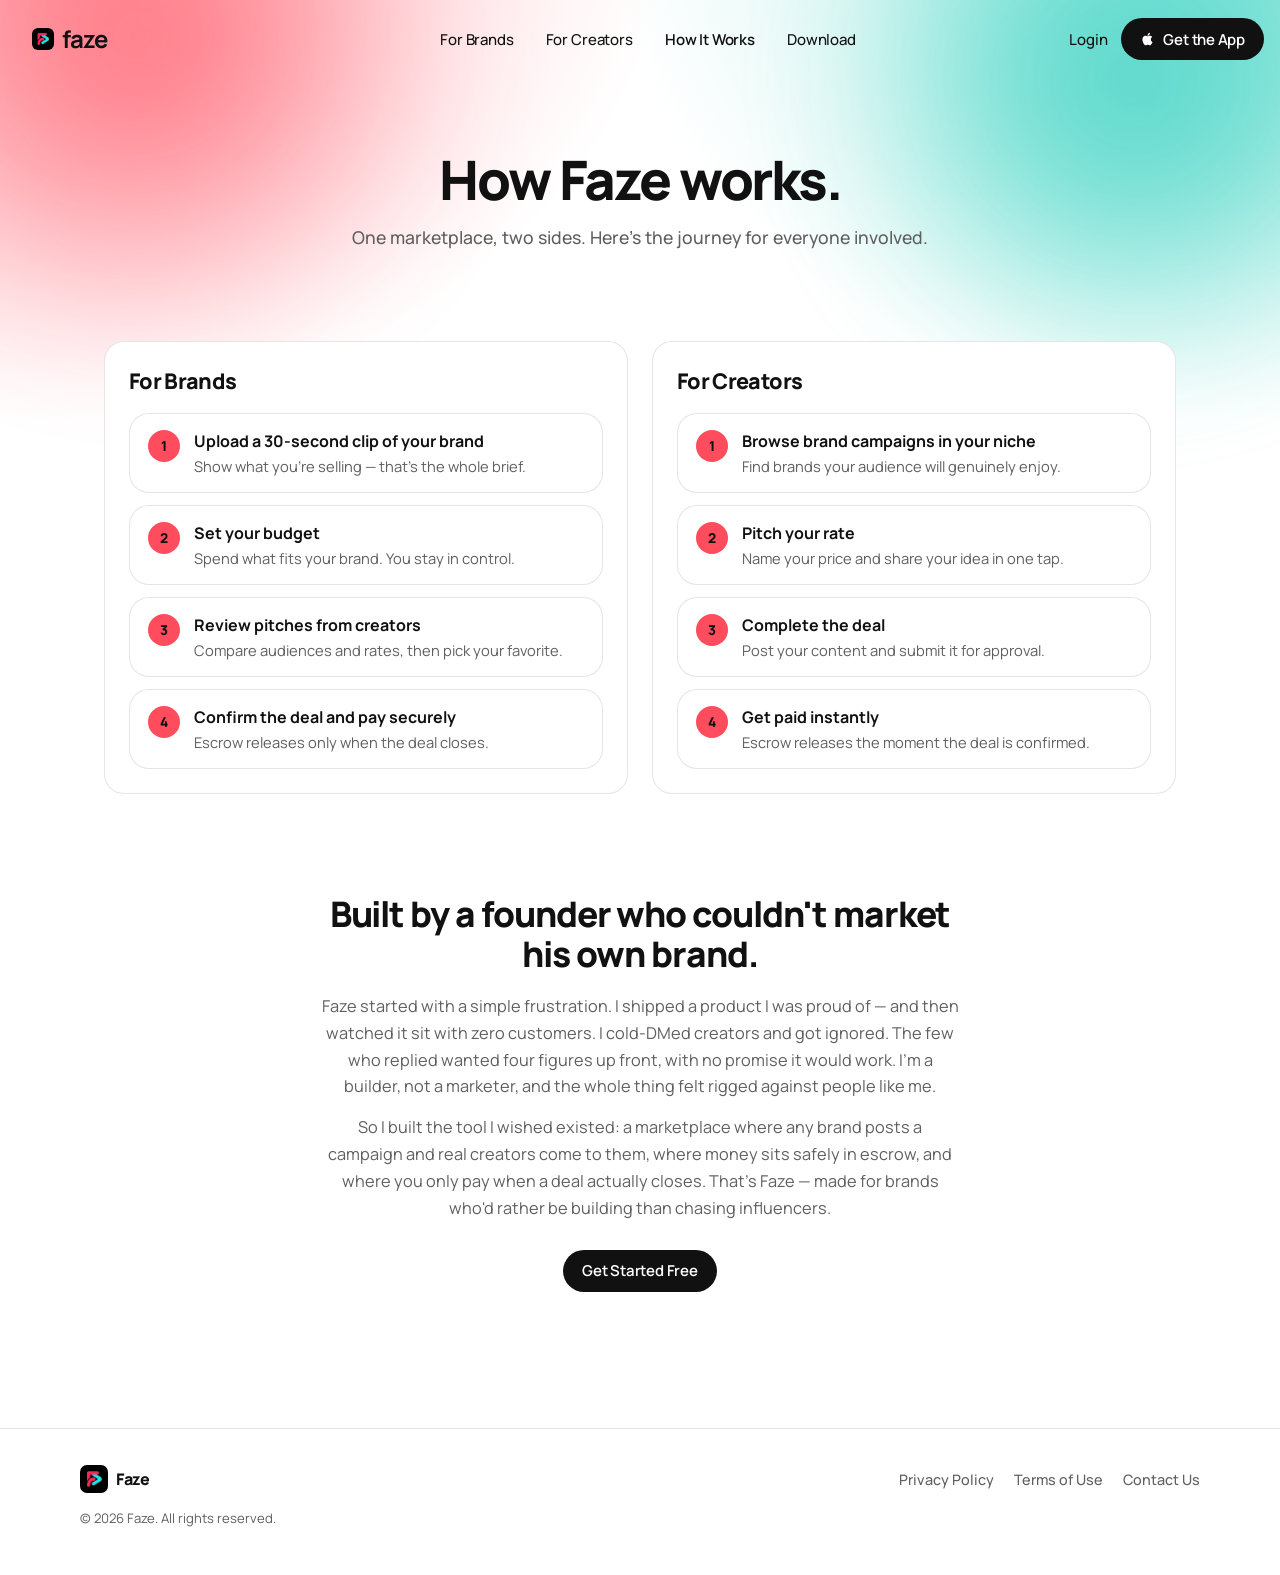
==== commit c3dc66a3: "Fix missing red/teal atmosphere colors on narrow phone-width layouts. Co-authored-by: Cursor <cursor" ====
--- a/about.html
+++ b/about.html
@@ -9,7 +9,7 @@
       content="See how Faze works for both sides of the marketplace, and read the story of why it was built for brands of every kind."
     />
     <link rel="icon" type="image/png" href="assets/logo.png" />
-    <link rel="stylesheet" href="platform.css?v=20260730l" />
+    <link rel="stylesheet" href="platform.css?v=20260730m" />
   </head>
   <body class="plat plat-page">
     <div class="plat-blob plat-blob--tl" aria-hidden="true"></div>
--- a/platform.css
+++ b/platform.css
@@ -74,9 +74,14 @@
   min-height: 100svh;
   font-family: var(--plat-font);
   color: var(--plat-ink);
-  background: var(--plat-bg);
+  background-color: var(--plat-bg);
+  background-image:
+    radial-gradient(ellipse 90% 55% at 0% -5%, rgba(255, 77, 94, 0.38), transparent 58%),
+    radial-gradient(ellipse 90% 55% at 100% -5%, rgba(31, 200, 184, 0.36), transparent 58%);
+  background-repeat: no-repeat;
+  background-size: 100% 100%;
   -webkit-font-smoothing: antialiased;
-  overflow-x: hidden;
+  overflow-x: clip;
   position: relative;
 }
 
@@ -92,23 +97,24 @@
 
 /* ---------- Red / teal atmosphere blobs ---------- */
 .plat-blob {
-  position: fixed;
+  position: absolute;
   border-radius: 50%;
   pointer-events: none;
   z-index: 0;
-  filter: blur(72px);
-  opacity: 0.72;
+  filter: blur(64px);
+  opacity: 0.85;
+  will-change: transform;
 }
 
 .plat-blob--tl {
   width: min(58vw, 640px);
   height: min(58vw, 640px);
-  top: -24%;
-  left: -18%;
+  top: -18%;
+  left: -14%;
   background: radial-gradient(
     circle,
-    rgba(255, 77, 94, 0.85) 0%,
-    rgba(255, 107, 122, 0.45) 38%,
+    rgba(255, 77, 94, 0.9) 0%,
+    rgba(255, 107, 122, 0.5) 40%,
     transparent 72%
   );
 }
@@ -116,12 +122,12 @@
 .plat-blob--tr {
   width: min(54vw, 600px);
   height: min(54vw, 600px);
-  top: -20%;
-  right: -16%;
+  top: -14%;
+  right: -12%;
   background: radial-gradient(
     circle,
-    rgba(31, 200, 184, 0.85) 0%,
-    rgba(45, 212, 191, 0.42) 40%,
+    rgba(31, 200, 184, 0.9) 0%,
+    rgba(45, 212, 191, 0.48) 42%,
     transparent 72%
   );
 }
@@ -131,14 +137,50 @@
   height: min(42vw, 440px);
   bottom: 6%;
   left: -12%;
-  opacity: 0.4;
-  filter: blur(80px);
+  opacity: 0.45;
+  filter: blur(70px);
   background: radial-gradient(
     circle,
-    rgba(255, 77, 94, 0.35) 0%,
-    rgba(31, 200, 184, 0.3) 45%,
+    rgba(255, 77, 94, 0.4) 0%,
+    rgba(31, 200, 184, 0.35) 45%,
     transparent 72%
   );
+}
+
+@media (max-width: 900px) {
+  body.plat {
+    background-image:
+      radial-gradient(ellipse 120% 70% at -10% 0%, rgba(255, 77, 94, 0.5), transparent 60%),
+      radial-gradient(ellipse 120% 70% at 110% 0%, rgba(31, 200, 184, 0.48), transparent 60%);
+  }
+
+  .plat-blob {
+    filter: blur(36px);
+    opacity: 1;
+  }
+
+  .plat-blob--tl {
+    width: min(85vw, 420px);
+    height: min(85vw, 420px);
+    top: -8%;
+    left: -22%;
+  }
+
+  .plat-blob--tr {
+    width: min(80vw, 400px);
+    height: min(80vw, 400px);
+    top: -6%;
+    right: -20%;
+  }
+
+  .plat-blob--bl {
+    width: min(70vw, 320px);
+    height: min(70vw, 320px);
+    bottom: 12%;
+    left: -18%;
+    opacity: 0.55;
+    filter: blur(40px);
+  }
 }
 
 /* ---------- Nav ---------- */
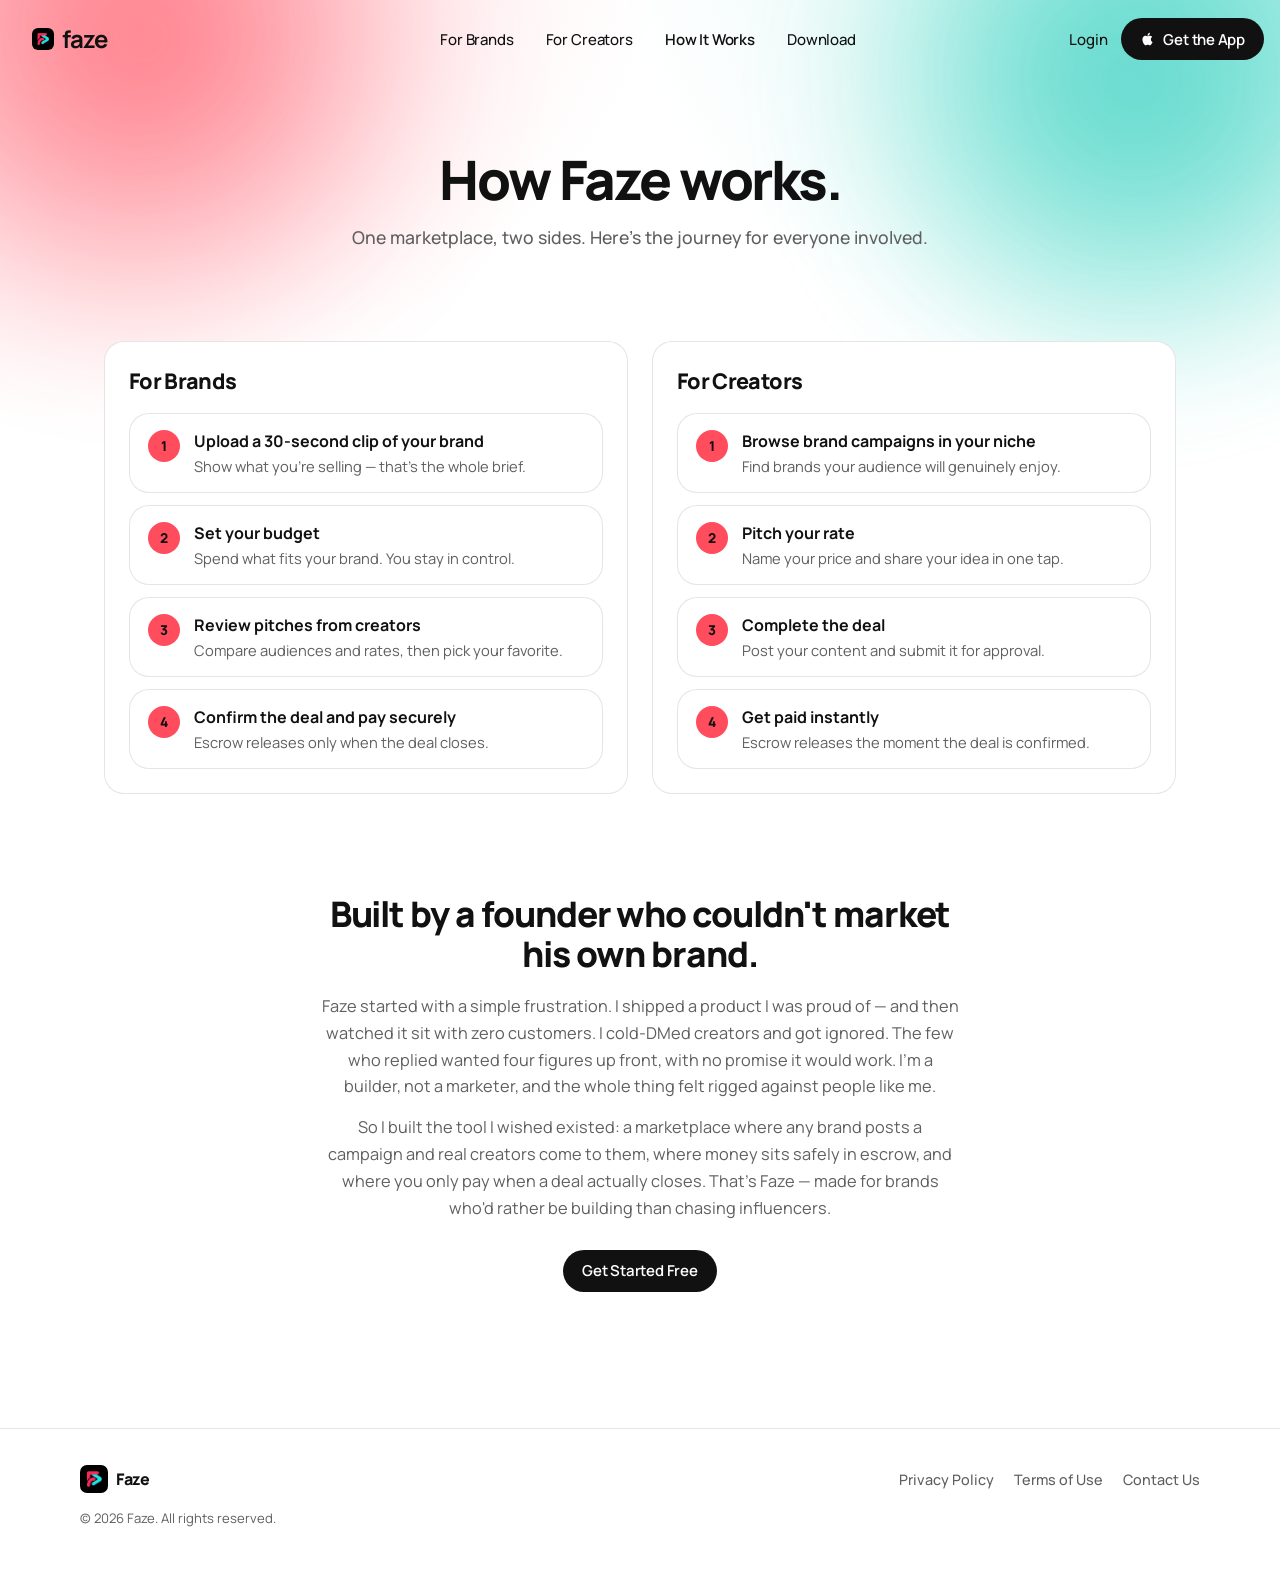
==== commit 7d3b72f4: "Soften red/teal atmosphere colors on narrow layouts. Co-authored-by: Cursor <cursoragent@cursor.com>" ====
--- a/about.html
+++ b/about.html
@@ -9,7 +9,7 @@
       content="See how Faze works for both sides of the marketplace, and read the story of why it was built for brands of every kind."
     />
     <link rel="icon" type="image/png" href="assets/logo.png" />
-    <link rel="stylesheet" href="platform.css?v=20260730m" />
+    <link rel="stylesheet" href="platform.css?v=20260730n" />
   </head>
   <body class="plat plat-page">
     <div class="plat-blob plat-blob--tl" aria-hidden="true"></div>
--- a/platform.css
+++ b/platform.css
@@ -76,8 +76,8 @@
   color: var(--plat-ink);
   background-color: var(--plat-bg);
   background-image:
-    radial-gradient(ellipse 90% 55% at 0% -5%, rgba(255, 77, 94, 0.38), transparent 58%),
-    radial-gradient(ellipse 90% 55% at 100% -5%, rgba(31, 200, 184, 0.36), transparent 58%);
+    radial-gradient(ellipse 90% 55% at 0% -5%, rgba(255, 77, 94, 0.22), transparent 58%),
+    radial-gradient(ellipse 90% 55% at 100% -5%, rgba(31, 200, 184, 0.2), transparent 58%);
   background-repeat: no-repeat;
   background-size: 100% 100%;
   -webkit-font-smoothing: antialiased;
@@ -150,27 +150,27 @@
 @media (max-width: 900px) {
   body.plat {
     background-image:
-      radial-gradient(ellipse 120% 70% at -10% 0%, rgba(255, 77, 94, 0.5), transparent 60%),
-      radial-gradient(ellipse 120% 70% at 110% 0%, rgba(31, 200, 184, 0.48), transparent 60%);
+      radial-gradient(ellipse 120% 70% at -10% 0%, rgba(255, 77, 94, 0.22), transparent 62%),
+      radial-gradient(ellipse 120% 70% at 110% 0%, rgba(31, 200, 184, 0.2), transparent 62%);
   }
 
   .plat-blob {
-    filter: blur(36px);
-    opacity: 1;
+    filter: blur(42px);
+    opacity: 0.55;
   }
 
   .plat-blob--tl {
     width: min(85vw, 420px);
     height: min(85vw, 420px);
-    top: -8%;
-    left: -22%;
+    top: -10%;
+    left: -24%;
   }
 
   .plat-blob--tr {
     width: min(80vw, 400px);
     height: min(80vw, 400px);
-    top: -6%;
-    right: -20%;
+    top: -8%;
+    right: -22%;
   }
 
   .plat-blob--bl {
@@ -178,8 +178,8 @@
     height: min(70vw, 320px);
     bottom: 12%;
     left: -18%;
-    opacity: 0.55;
-    filter: blur(40px);
+    opacity: 0.3;
+    filter: blur(48px);
   }
 }
 
